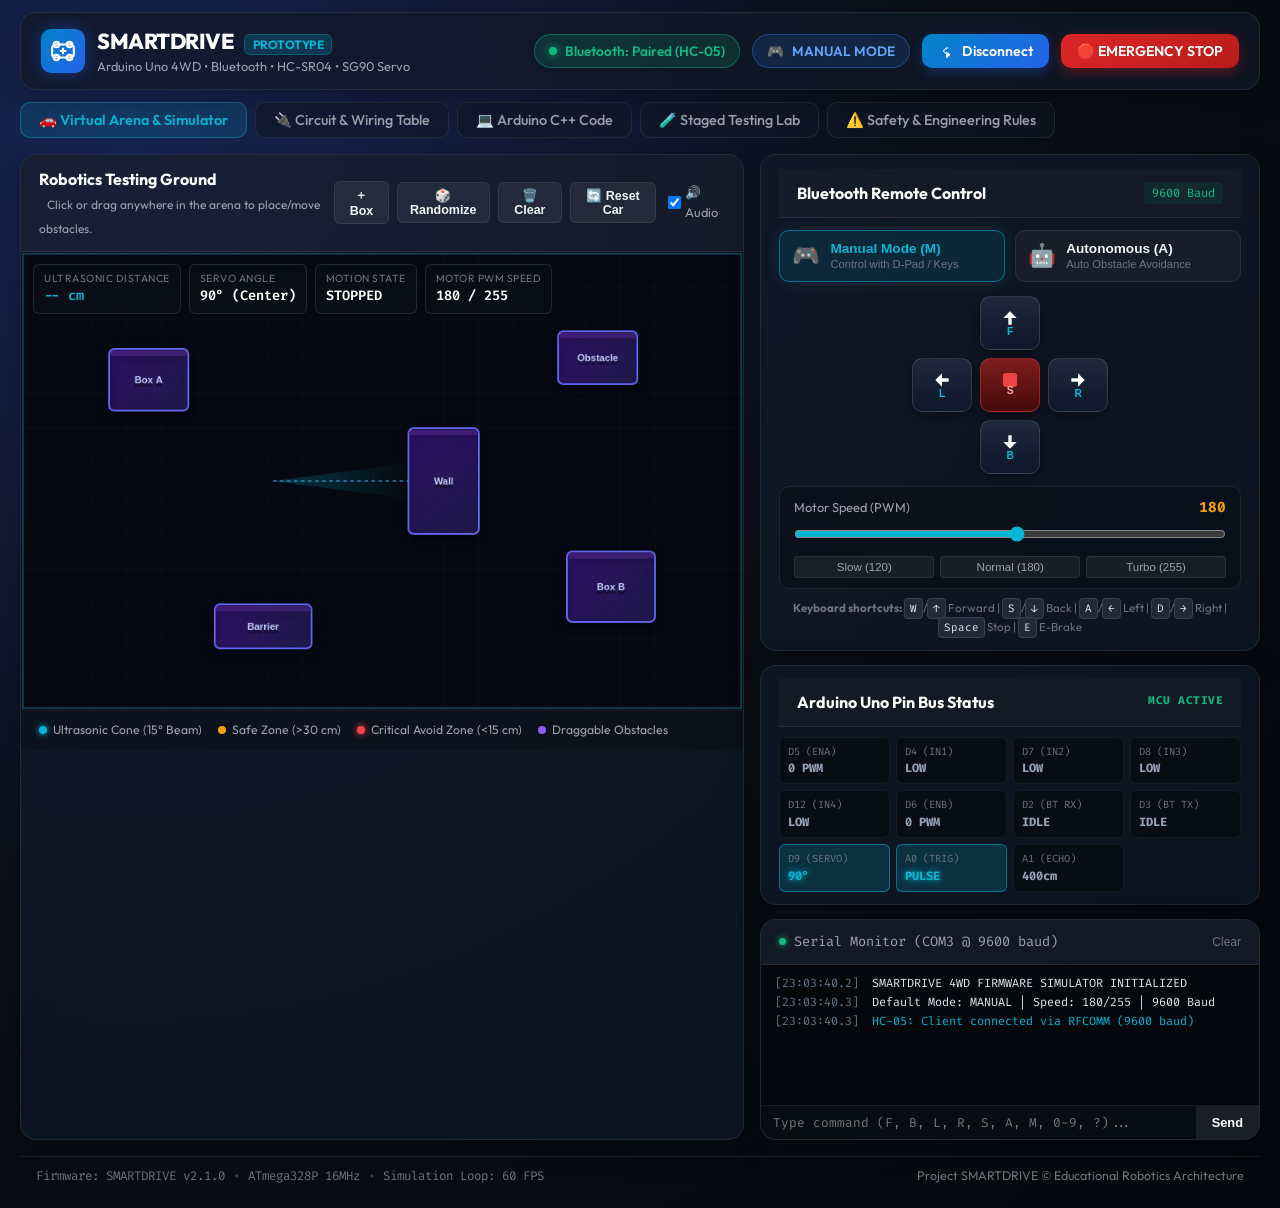
==== smartdrive_portable.html @ 2db755f7 "SMARTDRIVE 4WD Robot Interactive Prototype & Arduino Firmware" ====
<!DOCTYPE html>
<html lang="en">
<head>
  <meta charset="UTF-8">
  <meta name="viewport" content="width=device-width, initial-scale=1.0">
  <title>SMARTDRIVE - Interactive 4WD Robot Digital Twin & Simulator</title>
  <link rel="preconnect" href="https://fonts.googleapis.com">
  <link rel="preconnect" href="https://fonts.gstatic.com" crossorigin>
  <link href="https://fonts.googleapis.com/css2?family=Fira+Code:wght@400;500;600&family=Outfit:wght@300;400;500;600;700;800&display=swap" rel="stylesheet">
  <style>
/* ==============================================================================
   SMARTDRIVE ROBOTICS SIMULATOR - DESIGN SYSTEM & STYLES
   Theme: High-Tech Cybernetics / Dark Glassmorphism / Clean Engineering
   ============================================================================== */

:root {
  --bg-primary: #0b0f19;
  --bg-secondary: #111827;
  --bg-panel: rgba(17, 24, 39, 0.75);
  --bg-panel-hover: rgba(30, 41, 59, 0.85);
  --border-subtle: rgba(255, 255, 255, 0.08);
  --border-highlight: rgba(56, 189, 248, 0.3);
  
  --text-main: #f3f4f6;
  --text-muted: #9ca3af;
  --text-dim: #6b7280;

  --accent-cyan: #06b6d4;
  --accent-blue: #3b82f6;
  --accent-sky: #38bdf8;
  --accent-green: #10b981;
  --accent-yellow: #f59e0b;
  --accent-red: #ef4444;
  --accent-purple: #8b5cf6;

  --font-sans: 'Outfit', -apple-system, BlinkMacSystemFont, 'Segoe UI', Roboto, sans-serif;
  --font-mono: 'Fira Code', monospace;
  --radius-lg: 16px;
  --radius-md: 10px;
  --radius-sm: 6px;
  --shadow-glow: 0 0 25px rgba(6, 182, 212, 0.15);
}

* {
  box-sizing: border-box;
  margin: 0;
  padding: 0;
}

body {
  font-family: var(--font-sans);
  background: radial-gradient(circle at 10% 10%, #172554 0%, #0b0f19 50%, #05070d 100%);
  color: var(--text-main);
  min-height: 100vh;
  line-height: 1.5;
  overflow-x: hidden;
}

/* Scrollbars */
::-webkit-scrollbar {
  width: 8px;
  height: 8px;
}
::-webkit-scrollbar-track {
  background: var(--bg-primary);
}
::-webkit-scrollbar-thumb {
  background: #374151;
  border-radius: 4px;
}
::-webkit-scrollbar-thumb:hover {
  background: #4b5563;
}

/* App Container */
.app-container {
  display: flex;
  flex-direction: column;
  min-height: 100vh;
  max-width: 1560px;
  margin: 0 auto;
  padding: 12px 20px;
}

/* Top Navigation Bar */
.top-nav {
  display: flex;
  justify-content: space-between;
  align-items: center;
  padding: 12px 20px;
  background: var(--bg-panel);
  backdrop-filter: blur(12px);
  border: 1px solid var(--border-subtle);
  border-radius: var(--radius-lg);
  box-shadow: 0 8px 32px rgba(0, 0, 0, 0.3);
  margin-bottom: 12px;
}

.brand {
  display: flex;
  align-items: center;
  gap: 12px;
}

.brand-icon {
  width: 44px;
  height: 44px;
  border-radius: 10px;
  background: linear-gradient(135deg, #0284c7, #2563eb);
  display: flex;
  align-items: center;
  justify-content: center;
  box-shadow: 0 0 15px rgba(37, 99, 235, 0.4);
}
.brand-icon svg {
  width: 26px;
  height: 26px;
  color: #fff;
}

.brand-title {
  font-size: 1.35rem;
  font-weight: 800;
  letter-spacing: -0.5px;
  color: #ffffff;
}
.brand-title span {
  font-size: 0.75rem;
  background: rgba(6, 182, 212, 0.2);
  color: var(--accent-cyan);
  padding: 2px 8px;
  border-radius: 6px;
  margin-left: 6px;
  font-weight: 700;
  border: 1px solid rgba(6, 182, 212, 0.3);
}

.brand-subtitle {
  font-size: 0.8rem;
  color: var(--text-muted);
}

.top-badges {
  display: flex;
  align-items: center;
  gap: 12px;
}

.badge {
  display: inline-flex;
  align-items: center;
  gap: 8px;
  padding: 6px 14px;
  border-radius: 30px;
  font-size: 0.85rem;
  font-weight: 600;
  border: 1px solid transparent;
  transition: all 0.25s ease;
}

.connection-badge.connected {
  background: rgba(16, 185, 129, 0.15);
  color: var(--accent-green);
  border-color: rgba(16, 185, 129, 0.4);
}
.connection-badge.connected .dot {
  width: 8px;
  height: 8px;
  background: var(--accent-green);
  border-radius: 50%;
  box-shadow: 0 0 8px var(--accent-green);
  animation: pulse 1.5s infinite;
}

.connection-badge.disconnected {
  background: rgba(239, 68, 68, 0.12);
  color: var(--accent-red);
  border-color: rgba(239, 68, 68, 0.3);
}
.connection-badge.disconnected .dot {
  width: 8px;
  height: 8px;
  background: var(--accent-red);
  border-radius: 50%;
}

.mode-badge.manual {
  background: rgba(59, 130, 246, 0.15);
  color: #60a5fa;
  border-color: rgba(59, 130, 246, 0.35);
}
.mode-badge.auto {
  background: rgba(139, 92, 246, 0.18);
  color: #c084fc;
  border-color: rgba(139, 92, 246, 0.4);
}

.nav-btn {
  display: inline-flex;
  align-items: center;
  gap: 8px;
  padding: 8px 16px;
  border-radius: var(--radius-md);
  font-family: var(--font-sans);
  font-size: 0.88rem;
  font-weight: 600;
  cursor: pointer;
  border: none;
  transition: all 0.2s cubic-bezier(0.4, 0, 0.2, 1);
}

.nav-btn.primary {
  background: linear-gradient(135deg, #0284c7, #2563eb);
  color: #fff;
  box-shadow: 0 4px 12px rgba(37, 99, 235, 0.3);
}
.nav-btn.primary:hover {
  transform: translateY(-1px);
  box-shadow: 0 6px 18px rgba(37, 99, 235, 0.5);
}

.nav-btn.emergency {
  background: linear-gradient(135deg, #dc2626, #b91c1c);
  color: #fff;
  box-shadow: 0 4px 12px rgba(220, 38, 38, 0.35);
}
.nav-btn.emergency:hover {
  background: linear-gradient(135deg, #ef4444, #dc2626);
  transform: scale(1.02);
  box-shadow: 0 0 20px rgba(239, 68, 68, 0.6);
}

/* Sub Navigation Tabs */
.sub-nav {
  display: flex;
  gap: 8px;
  margin-bottom: 14px;
  overflow-x: auto;
  padding-bottom: 2px;
}

.tab-btn {
  background: rgba(17, 24, 39, 0.6);
  border: 1px solid var(--border-subtle);
  color: var(--text-muted);
  padding: 8px 18px;
  border-radius: var(--radius-md);
  font-family: var(--font-sans);
  font-size: 0.9rem;
  font-weight: 500;
  cursor: pointer;
  white-space: nowrap;
  transition: all 0.2s ease;
}
.tab-btn:hover {
  background: rgba(30, 41, 59, 0.7);
  color: var(--text-main);
  border-color: rgba(255, 255, 255, 0.15);
}
.tab-btn.active {
  background: rgba(6, 182, 212, 0.15);
  color: var(--accent-cyan);
  border-color: rgba(6, 182, 212, 0.4);
  font-weight: 600;
}

/* Glass Panels */
.glass-panel {
  background: var(--bg-panel);
  backdrop-filter: blur(12px);
  border: 1px solid var(--border-subtle);
  border-radius: var(--radius-lg);
  box-shadow: 0 8px 30px rgba(0, 0, 0, 0.25);
  overflow: hidden;
}

.card-header {
  display: flex;
  justify-content: space-between;
  align-items: center;
  padding: 12px 18px;
  border-bottom: 1px solid var(--border-subtle);
  background: rgba(255, 255, 255, 0.02);
}
.card-header h3 {
  font-size: 1rem;
  font-weight: 700;
  color: #fff;
}
.card-header .hint {
  font-size: 0.75rem;
  color: var(--text-muted);
  margin-left: 8px;
}

/* TAB 1: SIMULATOR LAYOUT */
.tab-pane {
  display: none;
}
.tab-pane.active {
  display: block;
}

.simulator-layout {
  display: grid;
  grid-template-columns: 1.45fr 1fr;
  gap: 16px;
}

/* Arena Card */
.arena-card {
  display: flex;
  flex-direction: column;
}

.arena-controls {
  display: flex;
  align-items: center;
  gap: 8px;
}

.tool-btn {
  background: rgba(255, 255, 255, 0.06);
  border: 1px solid var(--border-subtle);
  color: var(--text-main);
  padding: 5px 10px;
  font-size: 0.78rem;
  font-weight: 600;
  border-radius: var(--radius-sm);
  cursor: pointer;
  transition: all 0.15s ease;
}
.tool-btn:hover {
  background: rgba(255, 255, 255, 0.14);
  border-color: rgba(255, 255, 255, 0.25);
}

.toggle-label {
  font-size: 0.8rem;
  color: var(--text-muted);
  display: flex;
  align-items: center;
  gap: 4px;
  cursor: pointer;
  margin-left: 4px;
}

.canvas-wrapper {
  position: relative;
  background: #060911;
  width: 100%;
  display: flex;
  justify-content: center;
  align-items: center;
  border-bottom: 1px solid var(--border-subtle);
}

#arenaCanvas {
  display: block;
  max-width: 100%;
  height: auto;
  cursor: crosshair;
}

/* Canvas HUD */
.canvas-hud {
  position: absolute;
  top: 12px;
  left: 12px;
  display: flex;
  gap: 8px;
  pointer-events: none;
}
.hud-item {
  background: rgba(11, 15, 25, 0.85);
  backdrop-filter: blur(8px);
  border: 1px solid rgba(255, 255, 255, 0.1);
  padding: 6px 10px;
  border-radius: var(--radius-sm);
  display: flex;
  flex-direction: column;
}
.hud-item .label {
  font-size: 0.65rem;
  color: var(--text-dim);
  text-transform: uppercase;
  letter-spacing: 0.5px;
}
.hud-item .val {
  font-family: var(--font-mono);
  font-size: 0.85rem;
  font-weight: 600;
  color: #fff;
}
.hud-item .val.highlight {
  color: var(--accent-cyan);
}

.arena-legend {
  display: flex;
  gap: 16px;
  padding: 10px 18px;
  font-size: 0.76rem;
  color: var(--text-muted);
  background: rgba(0, 0, 0, 0.2);
  flex-wrap: wrap;
}
.legend-item {
  display: flex;
  align-items: center;
  gap: 6px;
}
.legend-dot {
  width: 8px;
  height: 8px;
  border-radius: 50%;
}
.legend-dot.cyan { background: var(--accent-cyan); box-shadow: 0 0 6px var(--accent-cyan); }
.legend-dot.yellow { background: var(--accent-yellow); }
.legend-dot.red { background: var(--accent-red); box-shadow: 0 0 6px var(--accent-red); }
.legend-dot.purple { background: var(--accent-purple); }

/* Control Column */
.control-column {
  display: flex;
  flex-direction: column;
  gap: 14px;
}

/* Remote Control Card */
.remote-card {
  padding: 14px 18px;
}
.bt-rate {
  font-family: var(--font-mono);
  font-size: 0.75rem;
  color: var(--accent-green);
  background: rgba(16, 185, 129, 0.1);
  padding: 2px 8px;
  border-radius: 4px;
}

.mode-selector {
  display: grid;
  grid-template-columns: 1fr 1fr;
  gap: 10px;
  margin-top: 12px;
  margin-bottom: 14px;
}

.mode-toggle-btn {
  display: flex;
  align-items: center;
  gap: 10px;
  padding: 10px 12px;
  background: rgba(255, 255, 255, 0.04);
  border: 1px solid var(--border-subtle);
  border-radius: var(--radius-md);
  color: var(--text-muted);
  cursor: pointer;
  text-align: left;
  transition: all 0.2s ease;
}
.mode-toggle-btn .icon {
  font-size: 1.4rem;
}
.mode-toggle-btn strong {
  display: block;
  font-size: 0.85rem;
  color: var(--text-main);
}
.mode-toggle-btn small {
  font-size: 0.7rem;
  color: var(--text-dim);
}
.mode-toggle-btn.active {
  background: rgba(6, 182, 212, 0.12);
  border-color: rgba(6, 182, 212, 0.5);
  box-shadow: 0 0 16px rgba(6, 182, 212, 0.15);
}
.mode-toggle-btn.active strong {
  color: var(--accent-cyan);
}

/* DPAD Container */
.dpad-container {
  display: flex;
  flex-direction: column;
  align-items: center;
  gap: 8px;
  margin: 10px 0;
}
.dpad-middle {
  display: flex;
  align-items: center;
  gap: 8px;
}

.dpad-btn {
  width: 60px;
  height: 54px;
  background: linear-gradient(180deg, #1e293b, #0f172a);
  border: 1px solid rgba(255, 255, 255, 0.12);
  border-radius: 10px;
  display: flex;
  flex-direction: column;
  align-items: center;
  justify-content: center;
  color: #fff;
  cursor: pointer;
  transition: all 0.12s ease;
  box-shadow: 0 4px 10px rgba(0, 0, 0, 0.4);
}
.dpad-btn svg {
  width: 20px;
  height: 20px;
  fill: currentColor;
}
.dpad-btn span {
  font-size: 0.65rem;
  font-weight: 700;
  color: var(--accent-cyan);
  margin-top: -2px;
}
.dpad-btn:hover {
  background: linear-gradient(180deg, #334155, #1e293b);
  border-color: var(--accent-cyan);
  transform: translateY(-2px);
  box-shadow: 0 0 12px rgba(6, 182, 212, 0.3);
}
.dpad-btn:active, .dpad-btn.pressed {
  transform: translateY(1px);
  background: #0284c7;
  border-color: #38bdf8;
  box-shadow: 0 0 18px rgba(56, 189, 248, 0.6);
}

.dpad-btn.stop {
  background: linear-gradient(180deg, #7f1d1d, #450a0a);
  border-color: rgba(239, 68, 68, 0.4);
}
.dpad-btn.stop .stop-box {
  width: 14px;
  height: 14px;
  background: var(--accent-red);
  border-radius: 3px;
}
.dpad-btn.stop span {
  color: #fca5a5;
}
.dpad-btn.stop:hover {
  background: linear-gradient(180deg, #991b1b, #7f1d1d);
  border-color: var(--accent-red);
  box-shadow: 0 0 15px rgba(239, 68, 68, 0.5);
}

/* Speed Slider */
.speed-slider-section {
  margin-top: 12px;
  background: rgba(0, 0, 0, 0.2);
  padding: 10px 14px;
  border-radius: var(--radius-md);
  border: 1px solid var(--border-subtle);
}
.speed-label-row {
  display: flex;
  justify-content: space-between;
  align-items: center;
  font-size: 0.8rem;
  color: var(--text-muted);
  margin-bottom: 6px;
}
.speed-val {
  font-family: var(--font-mono);
  font-size: 0.9rem;
  font-weight: 700;
  color: var(--accent-yellow);
}

.custom-slider {
  width: 100%;
  accent-color: var(--accent-cyan);
  cursor: pointer;
}

.speed-presets {
  display: flex;
  gap: 6px;
  margin-top: 8px;
}
.preset-btn {
  flex: 1;
  background: rgba(255, 255, 255, 0.06);
  border: 1px solid var(--border-subtle);
  color: var(--text-muted);
  padding: 4px;
  border-radius: 4px;
  font-size: 0.72rem;
  cursor: pointer;
  transition: all 0.15s ease;
}
.preset-btn:hover {
  background: rgba(255, 255, 255, 0.12);
  color: #fff;
}

.keyboard-guide {
  margin-top: 10px;
  font-size: 0.72rem;
  color: var(--text-dim);
  text-align: center;
}
kbd {
  background: #1f2937;
  color: #e5e7eb;
  padding: 2px 5px;
  border-radius: 4px;
  font-size: 0.68rem;
  font-family: var(--font-mono);
  border: 1px solid #374151;
}

/* Arduino Pin Status Grid */
.pins-card {
  padding: 12px 18px;
}
.active-pulse {
  font-size: 0.7rem;
  color: var(--accent-green);
  font-family: var(--font-mono);
  font-weight: 700;
  letter-spacing: 0.5px;
}

.pins-grid {
  display: grid;
  grid-template-columns: repeat(4, 1fr);
  gap: 6px;
  margin-top: 10px;
}
.pin-indicator {
  background: rgba(0, 0, 0, 0.35);
  border: 1px solid rgba(255, 255, 255, 0.05);
  border-radius: 6px;
  padding: 6px 8px;
  display: flex;
  flex-direction: column;
  transition: all 0.2s ease;
}
.pin-id {
  font-size: 0.65rem;
  font-family: var(--font-mono);
  color: var(--text-dim);
}
.pin-val {
  font-size: 0.75rem;
  font-family: var(--font-mono);
  font-weight: 700;
  color: #94a3b8;
}
.pin-indicator.active {
  background: rgba(6, 182, 212, 0.18);
  border-color: rgba(6, 182, 212, 0.5);
}
.pin-indicator.active .pin-val {
  color: var(--accent-cyan);
  text-shadow: 0 0 6px var(--accent-cyan);
}
.pin-indicator.warning {
  background: rgba(245, 158, 11, 0.18);
  border-color: rgba(245, 158, 11, 0.5);
}
.pin-indicator.warning .pin-val {
  color: var(--accent-yellow);
}

/* Virtual Serial Monitor */
.terminal-card {
  display: flex;
  flex-direction: column;
}
.terminal-title {
  display: flex;
  align-items: center;
  gap: 8px;
  font-size: 0.85rem;
  font-family: var(--font-mono);
  color: var(--text-muted);
}
.terminal-dot {
  width: 7px;
  height: 7px;
  background: var(--accent-green);
  border-radius: 50%;
  box-shadow: 0 0 6px var(--accent-green);
}
.clear-log-btn {
  background: transparent;
  border: none;
  color: var(--text-dim);
  font-size: 0.75rem;
  cursor: pointer;
}
.clear-log-btn:hover { color: #fff; }

.serial-output {
  height: 140px;
  overflow-y: auto;
  background: #05070d;
  padding: 10px 14px;
  font-family: var(--font-mono);
  font-size: 0.74rem;
  line-height: 1.45;
  color: #e2e8f0;
}
.serial-line {
  margin-bottom: 2px;
  word-break: break-all;
}
.serial-line .time {
  color: #64748b;
  margin-right: 6px;
}
.serial-line.cmd { color: var(--accent-cyan); }
.serial-line.alert { color: var(--accent-red); font-weight: 600; }
.serial-line.auto { color: #c084fc; }

.serial-input-row {
  display: flex;
  border-top: 1px solid var(--border-subtle);
  background: rgba(0, 0, 0, 0.4);
}
.serial-input-row input {
  flex: 1;
  background: transparent;
  border: none;
  padding: 8px 12px;
  font-family: var(--font-mono);
  font-size: 0.8rem;
  color: #fff;
  outline: none;
}
.serial-input-row button {
  background: rgba(255, 255, 255, 0.08);
  border: none;
  color: #fff;
  padding: 0 16px;
  font-size: 0.8rem;
  font-weight: 600;
  cursor: pointer;
}
.serial-input-row button:hover {
  background: var(--accent-cyan);
  color: #000;
}

/* TAB 2 & 4 & 5 DOCUMENTATION STYLES */
.doc-container {
  padding: 24px 30px;
}
.doc-container h2 {
  font-size: 1.5rem;
  font-weight: 800;
  margin-bottom: 6px;
  color: #fff;
}
.section-desc {
  color: var(--text-muted);
  font-size: 0.92rem;
  margin-bottom: 20px;
}

.table-responsive {
  overflow-x: auto;
  margin-bottom: 24px;
}
.spec-table {
  width: 100%;
  border-collapse: collapse;
  text-align: left;
  font-size: 0.86rem;
}
.spec-table th {
  background: rgba(255, 255, 255, 0.04);
  padding: 12px 14px;
  font-weight: 700;
  color: var(--accent-sky);
  border-bottom: 2px solid rgba(255, 255, 255, 0.1);
}
.spec-table td {
  padding: 10px 14px;
  border-bottom: 1px solid var(--border-subtle);
  color: #e5e7eb;
}
.spec-table tr.group-row td {
  background: rgba(6, 182, 212, 0.08);
  font-weight: 700;
  color: var(--accent-cyan);
  letter-spacing: 0.5px;
}
.spec-table tr:hover:not(.group-row) {
  background: rgba(255, 255, 255, 0.02);
}

.color-badge {
  display: inline-block;
  padding: 2px 8px;
  border-radius: 4px;
  font-size: 0.72rem;
  font-weight: 600;
}
.color-badge.blue { background: #1d4ed8; color: #fff; }
.color-badge.yellow { background: #b45309; color: #fff; }
.color-badge.orange { background: #c2410c; color: #fff; }
.color-badge.green { background: #15803d; color: #fff; }
.color-badge.purple { background: #7e22ce; color: #fff; }
.color-badge.red { background: #b91c1c; color: #fff; }
.color-badge.black { background: #1f2937; color: #9ca3af; border: 1px solid #4b5563; }
.color-badge.cyan { background: #0e7490; color: #fff; }
.color-badge.white { background: #e2e8f0; color: #0f172a; }

.callout {
  display: flex;
  gap: 14px;
  padding: 16px 20px;
  border-radius: var(--radius-md);
  margin-top: 18px;
}
.callout.info-callout {
  background: rgba(6, 182, 212, 0.08);
  border: 1px solid rgba(6, 182, 212, 0.25);
}
.callout-icon { font-size: 1.5rem; }
.callout h4 {
  font-size: 1rem;
  font-weight: 700;
  color: var(--accent-cyan);
  margin-bottom: 6px;
}
.schematic-ascii {
  background: #05070d;
  padding: 12px 16px;
  border-radius: 8px;
  margin-top: 10px;
  font-family: var(--font-mono);
  font-size: 0.8rem;
  color: var(--accent-sky);
  overflow-x: auto;
}

/* TAB 3 CODE CONTAINER */
.code-container {
  padding: 20px 24px;
}
.code-header {
  display: flex;
  justify-content: space-between;
  align-items: center;
  margin-bottom: 14px;
}
.code-header h3 {
  font-size: 1.2rem;
  color: #fff;
}
.file-path {
  font-family: var(--font-mono);
  font-size: 0.75rem;
  color: var(--text-dim);
}
.copy-btn {
  background: linear-gradient(135deg, #0284c7, #2563eb);
  color: #fff;
  border: none;
  padding: 8px 16px;
  border-radius: var(--radius-md);
  font-weight: 600;
  cursor: pointer;
  transition: all 0.2s ease;
}
.copy-btn:hover {
  transform: translateY(-1px);
  box-shadow: 0 4px 14px rgba(37, 99, 235, 0.4);
}

.code-scroller {
  max-height: 480px;
  overflow-y: auto;
  background: #05070d;
  border-radius: var(--radius-md);
  border: 1px solid var(--border-subtle);
  padding: 16px 20px;
  margin-bottom: 24px;
}
.code-scroller pre code {
  font-family: var(--font-mono);
  font-size: 0.82rem;
  color: #cbd5e1;
  line-height: 1.6;
}

.explanation-grid {
  display: grid;
  grid-template-columns: 1fr 1fr;
  gap: 16px;
}
.explanation-card {
  background: rgba(255, 255, 255, 0.02);
  border: 1px solid var(--border-subtle);
  border-radius: var(--radius-md);
  padding: 14px 18px;
}
.explanation-card h4 {
  font-size: 0.95rem;
  color: var(--accent-cyan);
  margin-bottom: 6px;
}
.explanation-card p {
  font-size: 0.84rem;
  color: var(--text-muted);
}

/* STAGES TIMELINE */
.stages-timeline {
  display: flex;
  flex-direction: column;
  gap: 16px;
}
.stage-card {
  display: flex;
  gap: 20px;
  background: rgba(255, 255, 255, 0.02);
  border: 1px solid var(--border-subtle);
  border-radius: var(--radius-md);
  padding: 18px 24px;
  transition: all 0.2s ease;
}
.stage-card:hover {
  border-color: rgba(6, 182, 212, 0.3);
  background: rgba(255, 255, 255, 0.04);
}
.stage-number {
  font-family: var(--font-mono);
  font-size: 2rem;
  font-weight: 800;
  color: var(--accent-cyan);
  opacity: 0.8;
}
.stage-body h3 {
  font-size: 1.05rem;
  color: #fff;
  margin-bottom: 6px;
}
.stage-body p {
  font-size: 0.86rem;
  color: var(--text-muted);
  margin-bottom: 8px;
}
.stage-body ul {
  padding-left: 20px;
  font-size: 0.84rem;
  color: #d1d5db;
}
.stage-body li {
  margin-bottom: 4px;
}

/* SAFETY RULES GRID */
.rules-grid {
  display: grid;
  grid-template-columns: 1fr 1fr;
  gap: 16px;
}
.rule-box {
  padding: 18px 20px;
  border-radius: var(--radius-md);
  border: 1px solid;
}
.rule-box.critical {
  background: rgba(239, 68, 68, 0.08);
  border-color: rgba(239, 68, 68, 0.35);
}
.rule-box.critical h4 { color: #f87171; }
.rule-box.warning {
  background: rgba(245, 158, 11, 0.08);
  border-color: rgba(245, 158, 11, 0.35);
}
.rule-box.warning h4 { color: #fbbf24; }
.rule-box.info {
  background: rgba(59, 130, 246, 0.08);
  border-color: rgba(59, 130, 246, 0.35);
}
.rule-box.info h4 { color: #60a5fa; }
.rule-box.alert {
  background: rgba(168, 85, 247, 0.08);
  border-color: rgba(168, 85, 247, 0.35);
}
.rule-box.alert h4 { color: #c084fc; }

.rule-box h4 {
  font-size: 1rem;
  font-weight: 700;
  margin-bottom: 8px;
}
.rule-box p {
  font-size: 0.85rem;
  color: #e5e7eb;
}

/* App Footer */
.app-footer {
  display: flex;
  justify-content: space-between;
  align-items: center;
  margin-top: 16px;
  padding: 10px 16px;
  font-size: 0.78rem;
  color: var(--text-dim);
  border-top: 1px solid var(--border-subtle);
}
.footer-status {
  display: flex;
  align-items: center;
  gap: 8px;
  font-family: var(--font-mono);
}
.sep { color: #374151; }

/* Animations */
@keyframes pulse {
  0% { transform: scale(0.95); opacity: 0.7; }
  50% { transform: scale(1.15); opacity: 1; }
  100% { transform: scale(0.95); opacity: 0.7; }
}

/* Responsive adjustments */
@media (max-width: 1200px) {
  .simulator-layout {
    grid-template-columns: 1fr;
  }
  .explanation-grid, .rules-grid {
    grid-template-columns: 1fr;
  }
}

</style>
</head>
<body>
  <div class="app-container">
    <!-- Top Navigation Bar -->
    <header class="top-nav">
      <div class="brand">
        <div class="brand-icon">
          <svg viewBox="0 0 24 24" fill="none" stroke="currentColor" stroke-width="2">
            <rect x="2" y="6" width="20" height="12" rx="3"></rect>
            <circle cx="6" cy="18" r="2.5"></circle>
            <circle cx="18" cy="18" r="2.5"></circle>
            <circle cx="6" cy="6" r="2.5"></circle>
            <circle cx="18" cy="6" r="2.5"></circle>
            <path d="M12 9v6m-3-3h6"></path>
          </svg>
        </div>
        <div>
          <div class="brand-title">SMARTDRIVE <span>PROTOTYPE</span></div>
          <div class="brand-subtitle">Arduino Uno 4WD • Bluetooth • HC-SR04 • SG90 Servo</div>
        </div>
      </div>

      <div class="top-badges">
        <div class="badge connection-badge disconnected" id="btStatusBadge">
          <span class="dot"></span>
          <span id="btStatusText">Bluetooth: Disconnected</span>
        </div>
        <div class="badge mode-badge manual" id="modeBadge">
          <span class="icon">🎮</span>
          <span id="modeText">MANUAL MODE</span>
        </div>
        <button class="nav-btn primary" id="btnConnectBT">
          <svg viewBox="0 0 24 24" width="16" height="16" fill="currentColor">
            <path d="M7 12l5-5 1 1-4 4 4 4-1 1-5-5zm5-10v8.6l3.3-3.3-1.4-1.4L12 7.8V2zm0 13.4l1.9 1.9 1.4-1.4L12 12.6V22h2l4.6-4.6-3.3-3.3L12 15.4z"/>
          </svg>
          <span id="btConnectBtnText">Simulate Connect</span>
        </button>
        <button class="nav-btn emergency" id="btnEmergencyStop">
          🛑 EMERGENCY STOP
        </button>
      </div>
    </header>

    <!-- Navigation Tabs -->
    <nav class="sub-nav">
      <button class="tab-btn active" data-tab="arena-tab">🚗 Virtual Arena & Simulator</button>
      <button class="tab-btn" data-tab="schematic-tab">🔌 Circuit & Wiring Table</button>
      <button class="tab-btn" data-tab="code-tab">💻 Arduino C++ Code</button>
      <button class="tab-btn" data-tab="testing-tab">🧪 Staged Testing Lab</button>
      <button class="tab-btn" data-tab="safety-tab">⚠️ Safety & Engineering Rules</button>
    </nav>

    <!-- Main Workspace Content -->
    <main class="main-content">
      
      <!-- TAB 1: ARENA & INTERACTIVE SIMULATOR -->
      <section class="tab-pane active" id="arena-tab">
        <div class="simulator-layout">
          
          <!-- Left: 2D Physics Arena Canvas -->
          <div class="arena-card glass-panel">
            <div class="card-header">
              <div class="header-left">
                <h3>Robotics Testing Ground</h3>
                <span class="hint">Click or drag anywhere in the arena to place/move obstacles.</span>
              </div>
              <div class="arena-controls">
                <button class="tool-btn" id="btnSpawnObstacle" title="Add Obstacle Box">＋ Box</button>
                <button class="tool-btn" id="btnRandomizeMaze" title="Generate Random Maze">🎲 Randomize</button>
                <button class="tool-btn" id="btnClearObstacles" title="Clear All Obstacles">🗑️ Clear</button>
                <button class="tool-btn" id="btnResetRobot" title="Reset Robot Position">🔄 Reset Car</button>
                <label class="toggle-label" title="Enable Sound Effects">
                  <input type="checkbox" id="chkSound" checked> 🔊 Audio
                </label>
              </div>
            </div>

            <div class="canvas-wrapper">
              <canvas id="arenaCanvas" width="820" height="520"></canvas>
              
              <!-- Floating HUD overlay inside canvas -->
              <div class="canvas-hud">
                <div class="hud-item">
                  <span class="label">Ultrasonic Distance</span>
                  <span class="val highlight" id="hudDistance">-- cm</span>
                </div>
                <div class="hud-item">
                  <span class="label">Servo Angle</span>
                  <span class="val" id="hudServoAngle">90° (Center)</span>
                </div>
                <div class="hud-item">
                  <span class="label">Motion State</span>
                  <span class="val" id="hudMotionState">STOPPED</span>
                </div>
                <div class="hud-item">
                  <span class="label">Motor PWM Speed</span>
                  <span class="val" id="hudSpeed">180 / 255</span>
                </div>
              </div>
            </div>

            <!-- Arena Footer Legend -->
            <div class="arena-legend">
              <div class="legend-item"><span class="legend-dot cyan"></span> Ultrasonic Cone (15° Beam)</div>
              <div class="legend-item"><span class="legend-dot yellow"></span> Safe Zone (&gt;30 cm)</div>
              <div class="legend-item"><span class="legend-dot red"></span> Critical Avoid Zone (&lt;15 cm)</div>
              <div class="legend-item"><span class="legend-dot purple"></span> Draggable Obstacles</div>
            </div>
          </div>

          <!-- Right: Control Deck & Telemetry -->
          <div class="control-column">
            
            <!-- Virtual Bluetooth Remote Controller -->
            <div class="remote-card glass-panel">
              <div class="card-header">
                <h3>Bluetooth Remote Control</h3>
                <span class="bt-rate">9600 Baud</span>
              </div>

              <!-- Mode Toggle Buttons -->
              <div class="mode-selector">
                <button class="mode-toggle-btn active" id="btnModeManual" data-cmd="M">
                  <span class="icon">🎮</span>
                  <div>
                    <strong>Manual Mode (M)</strong>
                    <small>Control with D-Pad / Keys</small>
                  </div>
                </button>
                <button class="mode-toggle-btn" id="btnModeAuto" data-cmd="A">
                  <span class="icon">🤖</span>
                  <div>
                    <strong>Autonomous (A)</strong>
                    <small>Auto Obstacle Avoidance</small>
                  </div>
                </button>
              </div>

              <!-- D-PAD Gamepad -->
              <div class="dpad-container">
                <button class="dpad-btn up" id="btnCmdForward" data-cmd="F" title="Forward (Key: W or Up)">
                  <svg viewBox="0 0 24 24"><path d="M12 4l-8 8h6v8h4v-8h6z"/></svg>
                  <span>F</span>
                </button>
                <div class="dpad-middle">
                  <button class="dpad-btn left" id="btnCmdLeft" data-cmd="L" title="Turn Left (Key: A or Left)">
                    <svg viewBox="0 0 24 24"><path d="M4 12l8-8v6h8v4h-8v6z"/></svg>
                    <span>L</span>
                  </button>
                  <button class="dpad-btn stop" id="btnCmdStop" data-cmd="S" title="Stop Motors (Key: Space or S)">
                    <div class="stop-box"></div>
                    <span>S</span>
                  </button>
                  <button class="dpad-btn right" id="btnCmdRight" data-cmd="R" title="Turn Right (Key: D or Right)">
                    <svg viewBox="0 0 24 24"><path d="M20 12l-8-8v6H4v4h8v6z"/></svg>
                    <span>R</span>
                  </button>
                </div>
                <button class="dpad-btn down" id="btnCmdBackward" data-cmd="B" title="Backward (Key: S or Down)">
                  <svg viewBox="0 0 24 24"><path d="M12 20l8-8h-6V4h-4v8H4z"/></svg>
                  <span>B</span>
                </button>
              </div>

              <!-- Speed Slider -->
              <div class="speed-slider-section">
                <div class="speed-label-row">
                  <span>Motor Speed (PWM)</span>
                  <span class="speed-val" id="speedDisplayVal">180</span>
                </div>
                <input type="range" min="100" max="255" value="180" id="motorSpeedSlider" class="custom-slider">
                <div class="speed-presets">
                  <button class="preset-btn" data-speed="120">Slow (120)</button>
                  <button class="preset-btn" data-speed="180">Normal (180)</button>
                  <button class="preset-btn" data-speed="255">Turbo (255)</button>
                </div>
              </div>

              <!-- Keyboard Shortcuts hint -->
              <div class="keyboard-guide">
                <strong>Keyboard shortcuts:</strong>
                <kbd>W</kbd>/<kbd>↑</kbd> Forward | <kbd>S</kbd>/<kbd>↓</kbd> Back | <kbd>A</kbd>/<kbd>←</kbd> Left | <kbd>D</kbd>/<kbd>→</kbd> Right | <kbd>Space</kbd> Stop | <kbd>E</kbd> E-Brake
              </div>
            </div>

            <!-- Virtual Hardware Pin States & Telemetry -->
            <div class="pins-card glass-panel">
              <div class="card-header">
                <h3>Arduino Uno Pin Bus Status</h3>
                <span class="active-pulse" id="mcuPulse">MCU ACTIVE</span>
              </div>
              <div class="pins-grid">
                <div class="pin-indicator" id="pinD5"><span class="pin-id">D5 (ENA)</span><span class="pin-val">PWM</span></div>
                <div class="pin-indicator" id="pinD4"><span class="pin-id">D4 (IN1)</span><span class="pin-val">LOW</span></div>
                <div class="pin-indicator" id="pinD7"><span class="pin-id">D7 (IN2)</span><span class="pin-val">LOW</span></div>
                <div class="pin-indicator" id="pinD8"><span class="pin-id">D8 (IN3)</span><span class="pin-val">LOW</span></div>
                <div class="pin-indicator" id="pinD12"><span class="pin-id">D12 (IN4)</span><span class="pin-val">LOW</span></div>
                <div class="pin-indicator" id="pinD6"><span class="pin-id">D6 (ENB)</span><span class="pin-val">PWM</span></div>
                <div class="pin-indicator" id="pinD2"><span class="pin-id">D2 (BT RX)</span><span class="pin-val">IDLE</span></div>
                <div class="pin-indicator" id="pinD3"><span class="pin-id">D3 (BT TX)</span><span class="pin-val">IDLE</span></div>
                <div class="pin-indicator" id="pinD9"><span class="pin-id">D9 (SERVO)</span><span class="pin-val">90°</span></div>
                <div class="pin-indicator" id="pinA0"><span class="pin-id">A0 (TRIG)</span><span class="pin-val">PULSE</span></div>
                <div class="pin-indicator" id="pinA1"><span class="pin-id">A1 (ECHO)</span><span class="pin-val">OK</span></div>
              </div>
            </div>

            <!-- Virtual Serial Monitor -->
            <div class="terminal-card glass-panel">
              <div class="card-header">
                <div class="terminal-title">
                  <span class="terminal-dot"></span>
                  <span>Serial Monitor (COM3 @ 9600 baud)</span>
                </div>
                <button class="clear-log-btn" id="btnClearSerial">Clear</button>
              </div>
              <div class="serial-output" id="serialOutput">
                <!-- Log messages dynamically streamed here -->
              </div>
              <div class="serial-input-row">
                <input type="text" id="serialInputBox" placeholder="Type command (F, B, L, R, S, A, M, 0-9, ?)...">
                <button id="btnSendSerial">Send</button>
              </div>
            </div>

          </div>
        </div>
      </section>

      <!-- TAB 2: CIRCUIT DIAGRAM & WIRING TABLE -->
      <section class="tab-pane" id="schematic-tab">
        <div class="doc-container glass-panel">
          <h2>Complete Pin-by-Pin Wiring Table</h2>
          <p class="section-desc">Follow this exact schematic table. Pay special attention to the <strong>common ground (GND)</strong> and the <strong>voltage divider</strong> on HC-05 RXD.</p>

          <div class="table-responsive">
            <table class="spec-table">
              <thead>
                <tr>
                  <th>Subsystem / Module</th>
                  <th>Module Pin</th>
                  <th>Arduino Pin / Target</th>
                  <th>Wire Color (Recommended)</th>
                  <th>Function & Critical Engineering Notes</th>
                </tr>
              </thead>
              <tbody>
                <tr class="group-row"><td colspan="5">1. L298N Dual H-Bridge Motor Driver</td></tr>
                <tr>
                  <td>L298N Motor Driver</td>
                  <td><strong>ENA</strong> (Left Enable)</td>
                  <td><strong>D5</strong> (PWM)</td>
                  <td><span class="color-badge blue">Blue</span></td>
                  <td>Speed control for Left-side motors (Remove factory black jumper cap to use PWM).</td>
                </tr>
                <tr>
                  <td>L298N Motor Driver</td>
                  <td><strong>IN1</strong></td>
                  <td><strong>D4</strong> (Digital)</td>
                  <td><span class="color-badge yellow">Yellow</span></td>
                  <td>Left Motor Direction Phase A (HIGH + IN2 LOW = Forward).</td>
                </tr>
                <tr>
                  <td>L298N Motor Driver</td>
                  <td><strong>IN2</strong></td>
                  <td><strong>D7</strong> (Digital)</td>
                  <td><span class="color-badge orange">Orange</span></td>
                  <td>Left Motor Direction Phase B (LOW + IN1 HIGH = Forward).</td>
                </tr>
                <tr>
                  <td>L298N Motor Driver</td>
                  <td><strong>IN3</strong></td>
                  <td><strong>D8</strong> (Digital)</td>
                  <td><span class="color-badge green">Green</span></td>
                  <td>Right Motor Direction Phase A (HIGH + IN4 LOW = Forward).</td>
                </tr>
                <tr>
                  <td>L298N Motor Driver</td>
                  <td><strong>IN4</strong></td>
                  <td><strong>D12</strong> (Digital)</td>
                  <td><span class="color-badge purple">Purple</span></td>
                  <td>Right Motor Direction Phase B (LOW + IN3 HIGH = Forward).</td>
                </tr>
                <tr>
                  <td>L298N Motor Driver</td>
                  <td><strong>ENB</strong> (Right Enable)</td>
                  <td><strong>D6</strong> (PWM)</td>
                  <td><span class="color-badge white">White</span></td>
                  <td>Speed control for Right-side motors (Remove factory black jumper cap).</td>
                </tr>
                <tr>
                  <td>L298N Motor Driver</td>
                  <td><strong>+12V Screw Terminal</strong></td>
                  <td><strong>Battery Positive (+)</strong></td>
                  <td><span class="color-badge red">Red (Thick)</span></td>
                  <td>Connect to 7.4V (2x 18650) or 11.1V (3S LiPo) switch output.</td>
                </tr>
                <tr>
                  <td>L298N Motor Driver</td>
                  <td><strong>GND Screw Terminal</strong></td>
                  <td><strong>Battery (-) &amp; Arduino GND</strong></td>
                  <td><span class="color-badge black">Black (Thick)</span></td>
                  <td><strong>CRITICAL: Common Ground!</strong> Both battery (-) and Arduino GND must tie here.</td>
                </tr>
                <tr>
                  <td>L298N Motor Driver</td>
                  <td><strong>+5V Screw Terminal</strong></td>
                  <td><strong>Arduino VIN or 5V</strong> (See notes)</td>
                  <td><span class="color-badge red">Red</span></td>
                  <td>If 5V regulator jumper is fitted, this supplies regulated 5V. (Best practice: Power Arduino via VIN or USB while testing).</td>
                </tr>
                <tr>
                  <td>L298N Motor Driver</td>
                  <td><strong>OUT1 &amp; OUT2</strong></td>
                  <td><strong>Left 2 Motors</strong> (in parallel)</td>
                  <td>Pair Wires</td>
                  <td>Connect front-left &amp; rear-left motor leads in parallel. If backwards, swap terminals.</td>
                </tr>
                <tr>
                  <td>L298N Motor Driver</td>
                  <td><strong>OUT3 &amp; OUT4</strong></td>
                  <td><strong>Right 2 Motors</strong> (in parallel)</td>
                  <td>Pair Wires</td>
                  <td>Connect front-right &amp; rear-right motor leads in parallel.</td>
                </tr>

                <tr class="group-row"><td colspan="5">2. HC-05 Bluetooth Module</td></tr>
                <tr>
                  <td>HC-05 Bluetooth</td>
                  <td><strong>VCC</strong></td>
                  <td><strong>Arduino 5V</strong></td>
                  <td><span class="color-badge red">Red</span></td>
                  <td>Module on-board regulator steps down to 3.3V for Bluetooth chip power.</td>
                </tr>
                <tr>
                  <td>HC-05 Bluetooth</td>
                  <td><strong>GND</strong></td>
                  <td><strong>Arduino GND</strong></td>
                  <td><span class="color-badge black">Black</span></td>
                  <td>Common ground return path.</td>
                </tr>
                <tr>
                  <td>HC-05 Bluetooth</td>
                  <td><strong>TXD</strong></td>
                  <td><strong>Arduino D2</strong> (Software RX)</td>
                  <td><span class="color-badge green">Green</span></td>
                  <td>HC-05 transmits at 3.3V, which Arduino 5V logic safely accepts as HIGH (&gt;3.0V).</td>
                </tr>
                <tr>
                  <td>HC-05 Bluetooth</td>
                  <td><strong>RXD</strong></td>
                  <td><strong>Via Voltage Divider to D3</strong></td>
                  <td><span class="color-badge orange">Orange</span></td>
                  <td><strong>CRITICAL VOLTAGE DIVIDER:</strong> Connect D3 to 1kΩ resistor, other side to HC-05 RXD and a 2kΩ resistor to GND. Formula: <code>5V * 2k / (1k + 2k) = 3.33V</code>! Protects module from 5V overvoltage damage.</td>
                </tr>

                <tr class="group-row"><td colspan="5">3. HC-SR04 Ultrasonic Distance Sensor</td></tr>
                <tr>
                  <td>HC-SR04 Sensor</td>
                  <td><strong>VCC</strong></td>
                  <td><strong>Arduino 5V</strong></td>
                  <td><span class="color-badge red">Red</span></td>
                  <td>Ultrasonic transmitter transducers require stable 5V for accurate acoustic echo timing.</td>
                </tr>
                <tr>
                  <td>HC-SR04 Sensor</td>
                  <td><strong>GND</strong></td>
                  <td><strong>Arduino GND</strong></td>
                  <td><span class="color-badge black">Black</span></td>
                  <td>Common Ground.</td>
                </tr>
                <tr>
                  <td>HC-SR04 Sensor</td>
                  <td><strong>TRIG</strong></td>
                  <td><strong>Arduino A0</strong> (Digital Output)</td>
                  <td><span class="color-badge yellow">Yellow</span></td>
                  <td>Analog pin A0 configured as digital output. 10µs pulse triggers 8-cycle 40kHz ultrasound bursts.</td>
                </tr>
                <tr>
                  <td>HC-SR04 Sensor</td>
                  <td><strong>ECHO</strong></td>
                  <td><strong>Arduino A1</strong> (Digital Input)</td>
                  <td><span class="color-badge cyan">Cyan</span></td>
                  <td>Analog pin A1 configured as digital input. High pulse duration directly indicates echo travel time.</td>
                </tr>

                <tr class="group-row"><td colspan="5">4. SG90 Micro Servo Motor</td></tr>
                <tr>
                  <td>SG90 Servo</td>
                  <td><strong>Brown / Black</strong></td>
                  <td><strong>GND</strong></td>
                  <td><span class="color-badge black">Black</span></td>
                  <td>Servo ground.</td>
                </tr>
                <tr>
                  <td>SG90 Servo</td>
                  <td><strong>Red</strong></td>
                  <td><strong>5V Rail</strong></td>
                  <td><span class="color-badge red">Red</span></td>
                  <td>Servo positive power. Tip: Place a 100µF capacitor across +5V and GND near servo to smooth surge draw.</td>
                </tr>
                <tr>
                  <td>SG90 Servo</td>
                  <td><strong>Orange / Yellow</strong></td>
                  <td><strong>Arduino D9</strong> (PWM Signal)</td>
                  <td><span class="color-badge orange">Orange</span></td>
                  <td>50Hz PWM pulse signal controlled by Arduino <code>Servo.h</code> library.</td>
                </tr>
              </tbody>
            </table>
          </div>

          <!-- Voltage Divider Diagram Callout -->
          <div class="callout info-callout">
            <div class="callout-icon">💡</div>
            <div>
              <h4>HC-05 3.3V Logic Level Protection (Voltage Divider Detail)</h4>
              <p>The HC-05 Bluetooth module chip runs internally on 3.3V. While its VCC has a 5V-to-3.3V regulator, its <strong>RXD pin directly enters the 3.3V microcontroller</strong>. Directly connecting Arduino Uno's 5V pin D3 will gradually degrade or instantly burn out the HC-05 receiver.</p>
              <pre class="schematic-ascii">
   Arduino D3 (5V TX) ───[ 1 kΩ Resistor ]───┬───> HC-05 RXD Pin (Safe 3.3V)
                                             │
                                     [ 2 kΩ Resistor ]
                                             │
                                            GND
              </pre>
            </div>
          </div>
        </div>
      </section>

      <!-- TAB 3: ARDUINO C++ CODE & EXPLANATION -->
      <section class="tab-pane" id="code-tab">
        <div class="code-container glass-panel">
          <div class="code-header">
            <div>
              <h3>SMARTDRIVE.ino Production Firmware</h3>
              <span class="file-path">C:\Users\ASUS\.gemini\antigravity-ide\scratch\smartdrive-robot\SMARTDRIVE.ino</span>
            </div>
            <button class="copy-btn" id="btnCopyCode">📋 Copy Arduino Code</button>
          </div>
          <div class="code-scroller">
            <pre><code id="arduinoCodeDisplay" class="language-cpp">/*
  SMARTDRIVE - 4WD Arduino Uno Robot Car Firmware
  Pinout:
  - L298N ENA: D5, IN1: D4, IN2: D7, IN3: D8, IN4: D12, ENB: D6
  - HC-05: TX->D2, RX->D3 (via 1k/2k divider)
  - HC-SR04: TRIG->A0, ECHO->A1
  - SG90 Servo: D9
*/
#include &lt;SoftwareSerial.h&gt;
#include &lt;Servo.h&gt;

const uint8_t PIN_ENA = 5;  const uint8_t PIN_IN1 = 4;
const uint8_t PIN_IN2 = 7;  const uint8_t PIN_IN3 = 8;
const uint8_t PIN_IN4 = 12; const uint8_t PIN_ENB = 6;
const uint8_t PIN_BT_RX = 2; const uint8_t PIN_BT_TX = 3;
const uint8_t PIN_TRIG = A0; const uint8_t PIN_ECHO = A1;
const uint8_t PIN_SERVO = 9;

// (Full code is loaded in file SMARTDRIVE.ino and copied via button)</code></pre>
          </div>

          <div class="explanation-grid">
            <div class="explanation-card">
              <h4>1. <code>measureDistanceCm()</code> & Median Filter</h4>
              <p>Emits a 10-microsecond trigger pulse on pin A0. Reads echo return duration in microseconds with <code>pulseIn()</code>. Computes distance via formula <code>duration / 58.2</code>. Samples three consecutive pings and chooses the median to discard electrical noise spikes caused by motor brush interference.</p>
            </div>
            <div class="explanation-card">
              <h4>2. Failsafe Watchdog Timer</h4>
              <p>Tracks <code>lastCommandTime = millis()</code>. In manual Bluetooth mode, if the phone disconnects or goes out of range for more than 1.2 seconds without sending an update, the robot cuts motor power immediately to prevent runaway crashes.</p>
            </div>
            <div class="explanation-card">
              <h4>3. Autonomous Obstacle Avoidance Engine</h4>
              <p>Continuously inspects frontal distance. If under 30 cm: brakes, reverses 280ms, sweeps servo left (150°) and right (30°), compares clear paths, and steers into the wider opening. If both sides are blocked, performs a 180° spin-around.</p>
            </div>
            <div class="explanation-card">
              <h4>4. Dynamic Active Braking</h4>
              <p>Instead of just setting PWM to 0 (which allows the car to coast forward under momentum), <code>emergencyBrake()</code> pulls both H-bridge sides HIGH, shorting motor coils through back-EMF to bring all four wheels to an instant dead stop.</p>
            </div>
          </div>
        </div>
      </section>

      <!-- TAB 4: STAGED TESTING PLAN -->
      <section class="tab-pane" id="testing-tab">
        <div class="doc-container glass-panel">
          <h2>Staged Commissioning & Testing Plan</h2>
          <p class="section-desc">Never test all components simultaneously on the floor! Follow these 4 rigorous engineering stages on an elevated test bench (wheels off the ground):</p>

          <div class="stages-timeline">
            <!-- Stage 1 -->
            <div class="stage-card">
              <div class="stage-number">01</div>
              <div class="stage-body">
                <h3>Stage 1: Motor Direction & PWM Polarity Verification</h3>
                <p><strong>Goal:</strong> Ensure left and right wheels spin forward when commanded, and speed control works.</p>
                <ul>
                  <li>Prop the car up on a stand so all 4 wheels spin freely in the air.</li>
                  <li>Verify L298N ENA/ENB jumper caps are removed and connected to D5/D6.</li>
                  <li>Send command <code>F</code> via Serial Monitor. Check if both sides spin forward.</li>
                  <li><strong>If Left wheels spin backward:</strong> Swap IN1 and IN2 wires (or swap OUT1 and OUT2 motor wires).</li>
                  <li><strong>If Right wheels spin backward:</strong> Swap IN3 and IN4 wires (or swap OUT3 and OUT4 motor wires).</li>
                </ul>
              </div>
            </div>

            <!-- Stage 2 -->
            <div class="stage-card">
              <div class="stage-number">02</div>
              <div class="stage-body">
                <h3>Stage 2: HC-05 Bluetooth Pairing & Failsafe Watchdog</h3>
                <p><strong>Goal:</strong> Test wireless commands, smartphone pairing, and auto-stop on signal loss.</p>
                <ul>
                  <li>Power on car. Look at HC-05 LED: rapid flashing (2 Hz) means waiting for pairing.</li>
                  <li>Pair Android phone with "HC-05" (PIN <code>1234</code> or <code>0000</code>). LED changes to slow double-flash.</li>
                  <li>Open Serial Bluetooth Terminal app. Send <code>F</code>, <code>B</code>, <code>L</code>, <code>R</code>, <code>S</code>.</li>
                  <li><strong>Failsafe Test:</strong> Send <code>F</code>, then immediately turn off phone Bluetooth. Confirm the robot stops completely within 1.2 seconds!</li>
                </ul>
              </div>
            </div>

            <!-- Stage 3 -->
            <div class="stage-card">
              <div class="stage-number">03</div>
              <div class="stage-body">
                <h3>Stage 3: HC-SR04 Distance Calibration & SG90 Servo Sweep</h3>
                <p><strong>Goal:</strong> Verify accurate centimetre telemetry and smooth 30°-90°-150° panning.</p>
                <ul>
                  <li>Keep car stationary and open Serial Monitor at 9600 baud.</li>
                  <li>Place a flat cardboard box at 10 cm, 20 cm, and 30 cm. Verify telemetry reads ±1 cm accurate.</li>
                  <li>Check if the sensor reads zero or random 400cm spikes. If yes, check for loose echo/trig jumper wires.</li>
                  <li>Ensure the SG90 servo horn is aligned so 90° faces squarely forward.</li>
                </ul>
              </div>
            </div>

            <!-- Stage 4 -->
            <div class="stage-card">
              <div class="stage-number">04</div>
              <div class="stage-body">
                <h3>Stage 4: Autonomous Navigation & Ground Obstacle Avoidance</h3>
                <p><strong>Goal:</strong> Full floor run in closed obstacle arena.</p>
                <ul>
                  <li>Place robot on a smooth, non-reflective floor (avoid thick high-pile carpet).</li>
                  <li>Create a test arena using cardboard boxes.</li>
                  <li>Send command <code>A</code> via Bluetooth.</li>
                  <li>Observe cruise -> obstacle detection at 30cm -> stop -> slight backup -> left/right sweep -> steering decision!</li>
                </ul>
              </div>
            </div>
          </div>
        </div>
      </section>

      <!-- TAB 5: SAFETY & ENGINEERING RULES -->
      <section class="tab-pane" id="safety-tab">
        <div class="doc-container glass-panel">
          <h2>Battery, Voltage, Current & Safety Engineering Rules</h2>
          
          <div class="rules-grid">
            <div class="rule-box critical">
              <h4>1. Common Ground Rule (The #1 Beginner Pitfall)</h4>
              <p>The Arduino Uno, HC-05 module, HC-SR04 sensor, SG90 servo, and L298N driver <strong>MUST ALL SHARE A COMMON GROUND (GND)</strong>. If the battery ground and Arduino ground are not connected together, control signals will have no return voltage reference, causing random motor jitter, erratic readings, and lost Bluetooth packets.</p>
            </div>

            <div class="rule-box warning">
              <h4>2. Never Power Motors from the Arduino 5V Pin</h4>
              <p>DC motors are inductive loads. When starting or stalling, four TT gearmotors can draw <strong>2.5A to 4.0A of current</strong>! The onboard 5V linear regulator on the Arduino Uno can only supply ~500mA before overheating and thermal shutdown. Power motors strictly from the battery pack into the L298N 12V terminal.</p>
            </div>

            <div class="rule-box info">
              <h4>3. L298N 5V Regulator Onboard Jumper</h4>
              <p>The L298N board has a 3-pin 5V enable jumper:
                <br>• If your battery is <strong>7.4V to 12V</strong>: Keep the jumper ON. The onboard 78M05 regulator generates 5V.
                <br>• If your battery is <strong>&gt;12V (e.g. 14.8V 4S)</strong>: You MUST remove this jumper, or the onboard regulator will overheat and fry!
              </p>
            </div>

            <div class="rule-box alert">
              <h4>4. Inductive Back-EMF & Reset Protection</h4>
              <p>When DC motors stop or reverse, their collapsing magnetic fields create high-voltage reverse flyback spikes. While L298N has protection diodes, solder a <strong>0.1µF (104) ceramic capacitor</strong> across each motor's solder tabs to suppress high-frequency EMI noise that causes Arduino MCU resets.</p>
            </div>

            <div class="rule-box critical">
              <h4>5. Realistic Design Limitations & Disclaimer</h4>
              <p><strong>This robot is an educational prototyping chassis:</strong>
                <br>• HC-SR04 ultrasonic sensors cannot reliably detect soft sound-absorbing fabrics, thin table legs, or obstacles approached at steep grazing angles (&gt;45° reflection deflection).
                <br>• Skid steering on 4WD causes significant lateral wheel scrub on rough surfaces.
                <br>• <strong>Safety Notice:</strong> Under no circumstances is this architecture suitable for full-scale road vehicles or mission-critical autonomous transport.
              </p>
            </div>
          </div>
        </div>
      </section>

    </main>

    <!-- Bottom Status Bar -->
    <footer class="app-footer">
      <div class="footer-status">
        <span>Firmware: SMARTDRIVE v2.1.0</span>
        <span class="sep">•</span>
        <span>ATmega328P 16MHz</span>
        <span class="sep">•</span>
        <span id="loopHz">Simulation Loop: 60 FPS</span>
      </div>
      <div class="footer-links">
        <span>Project SMARTDRIVE © Educational Robotics Architecture</span>
      </div>
    </footer>
  </div>

<script>
window.SMARTDRIVE_SOURCE_CODE = "/*\n  ==============================================================================\n  PROJECT: SMARTDRIVE - 4WD Bluetooth & Autonomous Obstacle-Avoiding Robot\n  TARGET MCU: Arduino Uno R3 (ATmega328P)\n  AUTHOR: Experienced Arduino Robotics Engineer & C/C++ Tutor\n  VERSION: 2.1.0 - Production Release with Failsafe Watchdog & Active Braking\n  ==============================================================================\n\n  HARDWARE PIN CONNECTIONS:\n  ------------------------------------------------------------------------------\n  L298N Motor Driver:\n    - ENA (Left Motor Speed PWM)   -> Digital Pin 5\n    - IN1 (Left Motor Dir A)       -> Digital Pin 4\n    - IN2 (Left Motor Dir B)       -> Digital Pin 7\n    - IN3 (Right Motor Dir A)      -> Digital Pin 8\n    - IN4 (Right Motor Dir B)      -> Digital Pin 12\n    - ENB (Right Motor Speed PWM)  -> Digital Pin 6\n\n  HC-05 Bluetooth Module:\n    - VCC                          -> 5V (from Arduino 5V pin or 5V rail)\n    - GND                          -> GND (Common Ground)\n    - TXD                          -> Digital Pin 2 (Arduino Software RX)\n    - RXD                          -> Digital Pin 3 (Arduino Software TX)\n                                      *IMPORTANT: Use Voltage Divider (5V -> 3.3V)\n                                      e.g., Arduino D3 -> 1k\u03a9 -> HC-05 RXD -> 2k\u03a9 -> GND\n\n  HC-SR04 Ultrasonic Distance Sensor:\n    - VCC                          -> 5V\n    - GND                          -> GND\n    - TRIG                         -> Analog Pin A0 (used as Digital Output)\n    - ECHO                         -> Analog Pin A1 (used as Digital Input)\n\n  SG90 Micro Servo Motor:\n    - Brown / Black                -> GND\n    - Red                          -> 5V (Servo power)\n    - Orange / Yellow (Signal)     -> Digital Pin 9 (PWM)\n  ==============================================================================\n*/\n\n#include <SoftwareSerial.h>\n#include <Servo.h>\n\n// ==============================================================================\n// 1. PIN DEFINITIONS\n// ==============================================================================\n// L298N Motor Driver Pins\nconst uint8_t PIN_ENA  = 5;   // PWM speed control: Left Motors\nconst uint8_t PIN_IN1  = 4;   // Direction: Left Motors forward/reverse\nconst uint8_t PIN_IN2  = 7;   // Direction: Left Motors forward/reverse\nconst uint8_t PIN_IN3  = 8;   // Direction: Right Motors forward/reverse\nconst uint8_t PIN_IN4  = 12;  // Direction: Right Motors forward/reverse\nconst uint8_t PIN_ENB  = 6;   // PWM speed control: Right Motors\n\n// HC-05 Bluetooth Pins (SoftwareSerial)\nconst uint8_t PIN_BT_RX = 2;  // Arduino receives from HC-05 TX\nconst uint8_t PIN_BT_TX = 3;  // Arduino sends to HC-05 RX (via voltage divider)\n\n// HC-SR04 Ultrasonic Distance Sensor Pins\nconst uint8_t PIN_TRIG  = A0; // Trigger pin (pulse transmitter)\nconst uint8_t PIN_ECHO  = A1; // Echo pin (pulse receiver)\n\n// SG90 Servo Signal Pin\nconst uint8_t PIN_SERVO = 9;  // Servo control PWM pin\n\n// Built-in Status LED\nconst uint8_t PIN_LED_STATUS = 13;\n\n// ==============================================================================\n// 2. CONFIGURATION PARAMETERS & CONSTANTS\n// ==============================================================================\n// Operating Speeds (0 to 255 PWM)\nconst uint8_t DEFAULT_SPEED   = 180;  // Balanced cruise speed\nconst uint8_t TURN_SPEED      = 200;  // Slightly higher torque for skid turns\nconst uint8_t MIN_SPEED       = 100;  // Minimum stall prevention threshold\nconst uint8_t MAX_SPEED       = 255;  // 100% full battery voltage\n\n// Obstacle Avoidance Thresholds (in centimeters)\nconst int DISTANCE_SAFE_THRESHOLD = 30; // Obstacle detection distance (cm)\nconst int DISTANCE_CRITICAL_STOP  = 15; // Emergency brake distance (cm)\nconst int SENSOR_TIMEOUT_MICROS   = 25000; // ~4 meters max range timeout\n\n// Servo Calibration Angles (in degrees)\nconst int SERVO_CENTER = 90;   // Looking straight ahead\nconst int SERVO_LEFT   = 150;  // Looking towards the left\nconst int SERVO_RIGHT  = 30;   // Looking towards the right\nconst int SERVO_SWEEP_DELAY_MS = 280; // Delay for servo to reach mechanical position\n\n// Bluetooth Watchdog / Connection Safety Timeout\nconst unsigned long BT_HEARTBEAT_TIMEOUT_MS = 1200; // Stop car if no command for 1.2s\n\n// Robot Operating Modes\nenum DriveMode {\n  MODE_MANUAL,     // Controlled via Bluetooth app ('M')\n  MODE_AUTONOMOUS  // Self-navigating obstacle avoidance ('A')\n};\n\n// Robot Motion States\nenum MotionState {\n  STATE_STOPPED,\n  STATE_FORWARD,\n  STATE_BACKWARD,\n  STATE_LEFT,\n  STATE_RIGHT\n};\n\n// ==============================================================================\n// 3. GLOBAL OBJECTS & VARIABLES\n// ==============================================================================\nSoftwareSerial btSerial(PIN_BT_RX, PIN_BT_TX); // RX, TX\nServo scannerServo;\n\nDriveMode currentMode = MODE_MANUAL;\nMotionState currentMotion = STATE_STOPPED;\nuint8_t currentSpeed = DEFAULT_SPEED;\n\nunsigned long lastCommandTime = 0;   // Watchdog timestamp for Bluetooth commands\nunsigned long lastTelemetryTime = 0; // Telemetry print interval\nunsigned long lastScanTime = 0;\n\n// Autonomous State Machine States\nenum AutoSubState {\n  AUTO_CRUISE,\n  AUTO_DETECTED_STOP,\n  AUTO_BACKUP,\n  AUTO_SCAN_SURROUNDINGS,\n  AUTO_DECIDE_AND_TURN\n};\nAutoSubState autoState = AUTO_CRUISE;\n\n// ==============================================================================\n// 4. FUNCTION PROTOTYPES\n// ==============================================================================\nvoid setupPins();\nvoid initPeripherals();\nvoid handleBluetoothInput();\nvoid executeAutonomousLogic();\nvoid checkWatchdogTimeout();\nvoid printTelemetry();\n\n// Motor Actuation Functions\nvoid setMotorSpeed(uint8_t leftSpeed, uint8_t rightSpeed);\nvoid moveForward();\nvoid moveBackward();\nvoid turnLeft();\nvoid turnRight();\nvoid stopMotors();\nvoid emergencyBrake();\n\n// Sensor & Servo Functions\nint measureDistanceCm();\nint getFilteredDistanceCm();\nvoid scanLeftRight(int &leftDist, int &rightDist);\n\n// ==============================================================================\n// 5. SETUP (Runs Once at Boot)\n// ==============================================================================\nvoid setup() {\n  // Initialize Hardware Serial for PC USB Debugging\n  Serial.begin(9600);\n  while (!Serial && millis() < 2000) {\n    ; // Wait briefly for USB Serial (safe on Uno)\n  }\n\n  // Initialize Software Serial for HC-05 Bluetooth\n  // Standard HC-05 default communication baud is 9600\n  btSerial.begin(9600);\n\n  // Configure Hardware Pins\n  setupPins();\n\n  // Attach and Center the Ultrasonic Servo\n  initPeripherals();\n\n  lastCommandTime = millis();\n\n  Serial.println(F(\"==================================================\"));\n  Serial.println(F(\"  SMARTDRIVE 4WD ROBOT FIRMWARE INITIALIZED      \"));\n  Serial.println(F(\"  Default Mode: MANUAL | Speed: 180 / 255        \"));\n  Serial.println(F(\"  Type '?' or send 'H' via Bluetooth for help.   \"));\n  Serial.println(F(\"==================================================\"));\n}\n\n// ==============================================================================\n// 6. MAIN LOOP (Repeats Continuously)\n// ==============================================================================\nvoid loop() {\n  // Process any incoming commands over Bluetooth or USB Serial\n  handleBluetoothInput();\n\n  // Mode-dependent execution\n  if (currentMode == MODE_AUTONOMOUS) {\n    executeAutonomousLogic();\n  } else {\n    // In Manual Mode: enforce failsafe watchdog\n    checkWatchdogTimeout();\n\n    // Active Braking Assist: If moving forward manually and obstacle gets dangerously close (<15cm)\n    if (currentMotion == STATE_FORWARD) {\n      int dist = measureDistanceCm();\n      if (dist > 0 && dist < DISTANCE_CRITICAL_STOP) {\n        Serial.println(F(\"[SAFETY] Front obstacle detected in manual mode! Active braking engaged.\"));\n        emergencyBrake();\n      }\n    }\n  }\n\n  // Periodic Serial Debug Telemetry (every 1000 ms)\n  if (millis() - lastTelemetryTime >= 1000) {\n    lastTelemetryTime = millis();\n    printTelemetry();\n  }\n}\n\n// ==============================================================================\n// 7. PIN & PERIPHERAL INITIALIZATION\n// ==============================================================================\nvoid setupPins() {\n  // Motor driver control pins\n  pinMode(PIN_ENA, OUTPUT);\n  pinMode(PIN_IN1, OUTPUT);\n  pinMode(PIN_IN2, OUTPUT);\n  pinMode(PIN_IN3, OUTPUT);\n  pinMode(PIN_IN4, OUTPUT);\n  pinMode(PIN_ENB, OUTPUT);\n\n  // Ultrasonic sensor pins\n  pinMode(PIN_TRIG, OUTPUT);\n  pinMode(PIN_ECHO, INPUT);\n  digitalWrite(PIN_TRIG, LOW); // Hold trigger LOW initially\n\n  // Status LED\n  pinMode(PIN_LED_STATUS, OUTPUT);\n  digitalWrite(PIN_LED_STATUS, LOW);\n\n  // Ensure motors start in complete stop\n  stopMotors();\n}\n\nvoid initPeripherals() {\n  scannerServo.attach(PIN_SERVO);\n  scannerServo.write(SERVO_CENTER); // Face center 90 degrees\n  delay(350); // Allow physical movement\n}\n\n// ==============================================================================\n// 8. BLUETOOTH & SERIAL COMMAND HANDLER\n// ==============================================================================\nvoid handleBluetoothInput() {\n  char cmd = 0;\n\n  // Read from Bluetooth Module\n  if (btSerial.available() > 0) {\n    cmd = (char)btSerial.read();\n  }\n  // Also accept commands from Arduino Serial Monitor for easy workbench testing!\n  else if (Serial.available() > 0) {\n    cmd = (char)Serial.read();\n  }\n\n  if (cmd == 0 || cmd == '\\r' || cmd == '\\n' || cmd == ' ') {\n    return; // Ignore empty / whitespace characters\n  }\n\n  // Update watchdog timestamp whenever valid input arrives\n  lastCommandTime = millis();\n\n  // Visual heartbeat on Pin 13 LED\n  digitalWrite(PIN_LED_STATUS, !digitalRead(PIN_LED_STATUS));\n\n  Serial.print(F(\"[COMMAND RECEIVED]: '\"));\n  Serial.print(cmd);\n  Serial.println(F(\"'\"));\n\n  switch (cmd) {\n    // Mode Selection Commands\n    case 'A':\n    case 'a':\n      currentMode = MODE_AUTONOMOUS;\n      autoState = AUTO_CRUISE;\n      scannerServo.write(SERVO_CENTER);\n      Serial.println(F(\">>> SWITCHED TO AUTONOMOUS AVOIDANCE MODE <<<\"));\n      btSerial.println(F(\"MODE: AUTONOMOUS\"));\n      break;\n\n    case 'M':\n    case 'm':\n      currentMode = MODE_MANUAL;\n      stopMotors();\n      scannerServo.write(SERVO_CENTER);\n      Serial.println(F(\">>> SWITCHED TO MANUAL BLUETOOTH MODE <<<\"));\n      btSerial.println(F(\"MODE: MANUAL\"));\n      break;\n\n    // Movement Commands (Only executed directly in MANUAL mode)\n    case 'F':\n    case 'f':\n      if (currentMode == MODE_MANUAL) moveForward();\n      break;\n\n    case 'B':\n    case 'b':\n      if (currentMode == MODE_MANUAL) moveBackward();\n      break;\n\n    case 'L':\n    case 'l':\n      if (currentMode == MODE_MANUAL) turnLeft();\n      break;\n\n    case 'R':\n    case 'r':\n      if (currentMode == MODE_MANUAL) turnRight();\n      break;\n\n    case 'S':\n    case 's':\n      stopMotors();\n      break;\n\n    // Emergency Stop\n    case 'E':\n    case 'e':\n      emergencyBrake();\n      currentMode = MODE_MANUAL; // Switch back to manual for safety\n      Serial.println(F(\"[ALERT] EMERGENCY STOP ENGAGED!\"));\n      btSerial.println(F(\"EMERGENCY STOP\"));\n      break;\n\n    // Speed Preset Controls: '0' to '9'\n    case '0': setSpeed(100); break;\n    case '1': setSpeed(120); break;\n    case '2': setSpeed(140); break;\n    case '3': setSpeed(160); break;\n    case '4': setSpeed(180); break;\n    case '5': setSpeed(200); break;\n    case '6': setSpeed(215); break;\n    case '7': setSpeed(230); break;\n    case '8': setSpeed(245); break;\n    case '9': setSpeed(255); break;\n\n    // Increment / Decrement Speed\n    case '+':\n      setSpeed(min((int)currentSpeed + 20, 255));\n      break;\n    case '-':\n      setSpeed(max((int)currentSpeed - 20, (int)MIN_SPEED));\n      break;\n\n    // Help menu\n    case '?':\n    case 'H':\n    case 'h':\n      printHelpMenu();\n      break;\n\n    default:\n      Serial.print(F(\"Unknown command: \"));\n      Serial.println(cmd);\n      break;\n  }\n}\n\nvoid setSpeed(uint8_t newSpeed) {\n  currentSpeed = constrain(newSpeed, MIN_SPEED, MAX_SPEED);\n  analogWrite(PIN_ENA, currentSpeed);\n  analogWrite(PIN_ENB, currentSpeed);\n  Serial.print(F(\"Motor Speed Adjusted: \"));\n  Serial.print(currentSpeed);\n  Serial.println(F(\" / 255\"));\n  btSerial.print(F(\"SPEED: \"));\n  btSerial.println(currentSpeed);\n}\n\n// ==============================================================================\n// 9. AUTONOMOUS OBSTACLE AVOIDANCE ENGINE\n// ==============================================================================\nvoid executeAutonomousLogic() {\n  // Ensure scanner faces front during cruising\n  scannerServo.write(SERVO_CENTER);\n\n  int frontDistance = getFilteredDistanceCm();\n\n  // Check if reading is valid and if an obstacle is closer than the safe threshold\n  if (frontDistance > 0 && frontDistance <= DISTANCE_SAFE_THRESHOLD) {\n    Serial.print(F(\"[AUTO] Obstacle Detected ahead at: \"));\n    Serial.print(frontDistance);\n    Serial.println(F(\" cm. Executing avoidance maneuver...\"));\n\n    // Step 1: Stop immediately\n    stopMotors();\n    delay(100);\n\n    // Step 2: Back up slightly to create turning clearance\n    Serial.println(F(\"[AUTO] Backing up slightly...\"));\n    moveBackward();\n    delay(280);\n    stopMotors();\n    delay(150);\n\n    // Step 3: Scan surroundings using the SG90 servo\n    int leftDist = 0;\n    int rightDist = 0;\n    scanLeftRight(leftDist, rightDist);\n\n    Serial.print(F(\"[AUTO] Scan Results -> Left: \"));\n    Serial.print(leftDist);\n    Serial.print(F(\" cm | Right: \"));\n    Serial.print(rightDist);\n    Serial.println(F(\" cm\"));\n\n    // Step 4: Decision Making\n    if (leftDist <= DISTANCE_SAFE_THRESHOLD && rightDist <= DISTANCE_SAFE_THRESHOLD) {\n      // Both pathways are blocked: execute a 180-degree spin around\n      Serial.println(F(\"[AUTO] Dead end detected! Performing 180 turnaround.\"));\n      turnRight();\n      delay(750); // Spin longer to face rear\n    } else if (leftDist >= rightDist) {\n      // Left side is clearer\n      Serial.println(F(\"[AUTO] Choosing LEFT path.\"));\n      turnLeft();\n      delay(420); // Time calibrated for approx 60-90 degree skid turn\n    } else {\n      // Right side is clearer\n      Serial.println(F(\"[AUTO] Choosing RIGHT path.\"));\n      turnRight();\n      delay(420); // Time calibrated for approx 60-90 degree skid turn\n    }\n\n    stopMotors();\n    delay(150);\n  } else {\n    // Pathway is clear: cruise forward smoothly\n    moveForward();\n  }\n}\n\n// ==============================================================================\n// 10. SENSOR & SERVO SCANNING UTILITIES\n// ==============================================================================\n/*\n  Measures distance using HC-SR04 ultrasonic sensor.\n  Uses sound speed c \u2248 343 m/s at 20\u00b0C -> 0.0343 cm/\u00b5s.\n  Distance = (Duration_us * 0.0343) / 2 = Duration_us / 58.2\n*/\nint measureDistanceCm() {\n  // Clear trigger pin\n  digitalWrite(PIN_TRIG, LOW);\n  delayMicroseconds(2);\n\n  // Send 10\u00b5s HIGH pulse to start ultrasound ping\n  digitalWrite(PIN_TRIG, HIGH);\n  delayMicroseconds(10);\n  digitalWrite(PIN_TRIG, LOW);\n\n  // Read echo pulse duration (timeout after 25ms to prevent code lockup)\n  unsigned long duration = pulseIn(PIN_ECHO, HIGH, SENSOR_TIMEOUT_MICROS);\n\n  if (duration == 0) {\n    // Sensor timed out (no echo return within ~4 meters)\n    return 400; // Treat as clear open path\n  }\n\n  int distanceCm = duration / 58;\n  return distanceCm;\n}\n\n/*\n  Takes 3 quick readings and returns the median value.\n  Rejects electrical noise spikes and momentary false reflections.\n*/\nint getFilteredDistanceCm() {\n  int r1 = measureDistanceCm();\n  delay(12);\n  int r2 = measureDistanceCm();\n  delay(12);\n  int r3 = measureDistanceCm();\n\n  // Median calculation of 3 values\n  if ((r1 >= r2 && r1 <= r3) || (r1 <= r2 && r1 >= r3)) return r1;\n  if ((r2 >= r1 && r2 <= r3) || (r2 <= r1 && r2 >= r3)) return r2;\n  return r3;\n}\n\nvoid scanLeftRight(int &leftDist, int &rightDist) {\n  // Turn servo to look LEFT\n  scannerServo.write(SERVO_LEFT);\n  delay(SERVO_SWEEP_DELAY_MS);\n  leftDist = getFilteredDistanceCm();\n\n  // Turn servo to look RIGHT\n  scannerServo.write(SERVO_RIGHT);\n  delay(SERVO_SWEEP_DELAY_MS * 1.5); // Allow extra time to cross full span\n  rightDist = getFilteredDistanceCm();\n\n  // Re-center servo forward\n  scannerServo.write(SERVO_CENTER);\n  delay(SERVO_SWEEP_DELAY_MS);\n}\n\n// ==============================================================================\n// 11. MOTOR ACTUATION & DIFFERENTIAL STEERING\n// ==============================================================================\n/*\n  L298N Logic Truth Table:\n  IN1  IN2  Left Motors\n  HIGH LOW  Forward\n  LOW  HIGH Backward\n  LOW  LOW  Stop / Coast\n  HIGH HIGH Brake\n\n  IN3  IN4  Right Motors\n  HIGH LOW  Forward\n  LOW  HIGH Backward\n  LOW  LOW  Stop / Coast\n  HIGH HIGH Brake\n*/\nvoid moveForward() {\n  currentMotion = STATE_FORWARD;\n  analogWrite(PIN_ENA, currentSpeed);\n  analogWrite(PIN_ENB, currentSpeed);\n\n  digitalWrite(PIN_IN1, HIGH);\n  digitalWrite(PIN_IN2, LOW);\n  digitalWrite(PIN_IN3, HIGH);\n  digitalWrite(PIN_IN4, LOW);\n}\n\nvoid moveBackward() {\n  currentMotion = STATE_BACKWARD;\n  analogWrite(PIN_ENA, currentSpeed);\n  analogWrite(PIN_ENB, currentSpeed);\n\n  digitalWrite(PIN_IN1, LOW);\n  digitalWrite(PIN_IN2, HIGH);\n  digitalWrite(PIN_IN3, LOW);\n  digitalWrite(PIN_IN4, HIGH);\n}\n\nvoid turnLeft() {\n  // Skid steering: Left wheels reverse, Right wheels forward\n  currentMotion = STATE_LEFT;\n  analogWrite(PIN_ENA, TURN_SPEED);\n  analogWrite(PIN_ENB, TURN_SPEED);\n\n  digitalWrite(PIN_IN1, LOW);\n  digitalWrite(PIN_IN2, HIGH);\n  digitalWrite(PIN_IN3, HIGH);\n  digitalWrite(PIN_IN4, LOW);\n}\n\nvoid turnRight() {\n  // Skid steering: Left wheels forward, Right wheels reverse\n  currentMotion = STATE_RIGHT;\n  analogWrite(PIN_ENA, TURN_SPEED);\n  analogWrite(PIN_ENB, TURN_SPEED);\n\n  digitalWrite(PIN_IN1, HIGH);\n  digitalWrite(PIN_IN2, LOW);\n  digitalWrite(PIN_IN3, LOW);\n  digitalWrite(PIN_IN4, HIGH);\n}\n\nvoid stopMotors() {\n  currentMotion = STATE_STOPPED;\n  analogWrite(PIN_ENA, 0);\n  analogWrite(PIN_ENB, 0);\n\n  digitalWrite(PIN_IN1, LOW);\n  digitalWrite(PIN_IN2, LOW);\n  digitalWrite(PIN_IN3, LOW);\n  digitalWrite(PIN_IN4, LOW);\n}\n\nvoid emergencyBrake() {\n  // Short motor coils to GND for active electric dynamic braking\n  currentMotion = STATE_STOPPED;\n  analogWrite(PIN_ENA, 255);\n  analogWrite(PIN_ENB, 255);\n\n  digitalWrite(PIN_IN1, HIGH);\n  digitalWrite(PIN_IN2, HIGH);\n  digitalWrite(PIN_IN3, HIGH);\n  digitalWrite(PIN_IN4, HIGH);\n  delay(120);\n\n  // Then cut power\n  stopMotors();\n}\n\n// ==============================================================================\n// 12. WATCHDOG, TELEMETRY & HELP\n// ==============================================================================\nvoid checkWatchdogTimeout() {\n  // In manual mode, if the car is actively driving and no command has arrived\n  // within BT_HEARTBEAT_TIMEOUT_MS, stop to prevent runaway robot!\n  if (currentMotion != STATE_STOPPED) {\n    if (millis() - lastCommandTime > BT_HEARTBEAT_TIMEOUT_MS) {\n      Serial.println(F(\"[WATCHDOG TIMEOUT] No Bluetooth signal received! Stopping car safely.\"));\n      stopMotors();\n    }\n  }\n}\n\nvoid printTelemetry() {\n  int dist = measureDistanceCm();\n  Serial.print(F(\"[STATUS] Mode: \"));\n  Serial.print(currentMode == MODE_AUTONOMOUS ? F(\"AUTONOMOUS\") : F(\"MANUAL    \"));\n  Serial.print(F(\" | Motion: \"));\n  switch (currentMotion) {\n    case STATE_STOPPED:  Serial.print(F(\"STOPPED \")); break;\n    case STATE_FORWARD:  Serial.print(F(\"FORWARD \")); break;\n    case STATE_BACKWARD: Serial.print(F(\"REVERSE \")); break;\n    case STATE_LEFT:     Serial.print(F(\"LEFT    \")); break;\n    case STATE_RIGHT:    Serial.print(F(\"RIGHT   \")); break;\n  }\n  Serial.print(F(\" | Speed: \"));\n  Serial.print(currentSpeed);\n  Serial.print(F(\" | Ping: \"));\n  if (dist >= 400) Serial.print(F(\">400\"));\n  else Serial.print(dist);\n  Serial.println(F(\" cm\"));\n}\n\nvoid printHelpMenu() {\n  Serial.println(F(\"\\n--- SMARTDRIVE COMMAND GUIDE ---\"));\n  Serial.println(F(\"  F : Drive Forward\"));\n  Serial.println(F(\"  B : Drive Backward\"));\n  Serial.println(F(\"  L : Turn Left (Pivot)\"));\n  Serial.println(F(\"  R : Turn Right (Pivot)\"));\n  Serial.println(F(\"  S : Stop Motors\"));\n  Serial.println(F(\"  E : Emergency Brake\"));\n  Serial.println(F(\"  A : Autonomous Obstacle Avoidance Mode\"));\n  Serial.println(F(\"  M : Manual Bluetooth Control Mode\"));\n  Serial.println(F(\"  0..9 : Set Speed (100 to 255 PWM)\"));\n  Serial.println(F(\"  + / - : Nudge Speed up / down\"));\n  Serial.println(F(\"--------------------------------\\n\"));\n}\n";

/* ==============================================================================
   SMARTDRIVE ROBOTICS SIMULATOR - PHYSICS, RENDERING & RAYCASTING ENGINE
   ============================================================================== */

class AudioEngine {
  constructor() {
    this.ctx = null;
    this.enabled = true;
    this.motorOsc = null;
    this.motorGain = null;
  }

  init() {
    if (!this.ctx) {
      const AudioContext = window.AudioContext || window.webkitAudioContext;
      this.ctx = new AudioContext();
    }
    if (this.ctx && this.ctx.state === 'suspended') {
      this.ctx.resume();
    }
  }

  playClick() {
    if (!this.enabled || !this.ctx) return;
    try {
      const osc = this.ctx.createOscillator();
      const gain = this.ctx.createGain();
      osc.type = 'sine';
      osc.frequency.setValueAtTime(800, this.ctx.currentTime);
      osc.frequency.exponentialRampToValueAtTime(300, this.ctx.currentTime + 0.04);
      gain.gain.setValueAtTime(0.08, this.ctx.currentTime);
      gain.gain.exponentialRampToValueAtTime(0.001, this.ctx.currentTime + 0.04);
      osc.connect(gain);
      gain.connect(this.ctx.destination);
      osc.start();
      osc.stop(this.ctx.currentTime + 0.04);
    } catch (e) {}
  }

  playPing() {
    if (!this.enabled || !this.ctx) return;
    try {
      const osc = this.ctx.createOscillator();
      const gain = this.ctx.createGain();
      osc.type = 'triangle';
      osc.frequency.setValueAtTime(2200, this.ctx.currentTime);
      gain.gain.setValueAtTime(0.03, this.ctx.currentTime);
      gain.gain.exponentialRampToValueAtTime(0.001, this.ctx.currentTime + 0.03);
      osc.connect(gain);
      gain.connect(this.ctx.destination);
      osc.start();
      osc.stop(this.ctx.currentTime + 0.03);
    } catch (e) {}
  }

  playBuzzer() {
    if (!this.enabled || !this.ctx) return;
    try {
      const osc = this.ctx.createOscillator();
      const gain = this.ctx.createGain();
      osc.type = 'sawtooth';
      osc.frequency.setValueAtTime(880, this.ctx.currentTime);
      gain.gain.setValueAtTime(0.12, this.ctx.currentTime);
      gain.gain.exponentialRampToValueAtTime(0.01, this.ctx.currentTime + 0.15);
      osc.connect(gain);
      gain.connect(this.ctx.destination);
      osc.start();
      osc.stop(this.ctx.currentTime + 0.15);
    } catch (e) {}
  }

  setMotorHum(isMoving, speedPwm = 180) {
    if (!this.enabled || !this.ctx) return;
    try {
      if (isMoving) {
        if (!this.motorOsc) {
          this.motorOsc = this.ctx.createOscillator();
          this.motorGain = this.ctx.createGain();
          this.motorOsc.type = 'sawtooth';
          this.motorGain.gain.setValueAtTime(0.02, this.ctx.currentTime);
          this.motorOsc.connect(this.motorGain);
          this.motorGain.connect(this.ctx.destination);
          this.motorOsc.start();
        }
        const freq = 60 + (speedPwm / 255) * 80;
        this.motorOsc.frequency.setTargetAtTime(freq, this.ctx.currentTime, 0.05);
      } else {
        if (this.motorOsc) {
          this.motorGain.gain.setTargetAtTime(0, this.ctx.currentTime, 0.03);
          setTimeout(() => {
            if (this.motorOsc) {
              this.motorOsc.stop();
              this.motorOsc.disconnect();
              this.motorOsc = null;
              this.motorGain = null;
            }
          }, 50);
        }
      }
    } catch (e) {}
  }
}

class RobotSimulator {
  constructor(canvasId) {
    this.canvas = document.getElementById(canvasId);
    this.ctx = this.canvas.getContext('2d');
    this.audio = new AudioEngine();

    // Scale conversion: 1 pixel = 0.5 cm (so 2 pixels = 1 cm)
    this.PX_PER_CM = 2.0;

    // Robot physical dimensions
    this.width = 38 * this.PX_PER_CM;  // ~19 cm wide
    this.length = 50 * this.PX_PER_CM; // ~25 cm long

    // Robot state
    this.x = 240;
    this.y = 260;
    this.heading = 0; // In radians (0 = facing right, -PI/2 = facing up)
    this.speed = 0;   // In pixels/sec
    this.angularSpeed = 0; // In rad/sec

    // Servo & ultrasonic state
    this.servoAngleDeg = 90; // 90 = center (straight ahead), 150 = left, 30 = right
    this.measuredDistanceCm = 400;
    this.pingWaveAnim = 0;

    // Wheel rotation animation (treads)
    this.leftWheelDist = 0;
    this.rightWheelDist = 0;

    // Obstacles list
    this.obstacles = [];
    this.initDefaultObstacles();

    // Interaction handling
    this.draggedObstacle = null;
    this.dragOffsetX = 0;
    this.dragOffsetY = 0;
    this.setupInteractions();

    this.lastTimestamp = performance.now();
  }

  initDefaultObstacles() {
    this.obstacles = [
      // Left box
      { x: 100, y: 110, w: 90, h: 70, label: 'Box A' },
      // Center obstacle
      { x: 440, y: 200, w: 80, h: 120, label: 'Wall' },
      // Bottom right box
      { x: 620, y: 340, w: 100, h: 80, label: 'Box B' },
      // Top right partition
      { x: 610, y: 90, w: 90, h: 60, label: 'Obstacle' },
      // Center left obstacle
      { x: 220, y: 400, w: 110, h: 50, label: 'Barrier' }
    ];
  }

  randomizeObstacles() {
    this.obstacles = [];
    const count = 5 + Math.floor(Math.random() * 3);
    for (let i = 0; i < count; i++) {
      const w = 60 + Math.random() * 80;
      const h = 50 + Math.random() * 70;
      const x = 50 + Math.random() * (this.canvas.width - w - 100);
      const y = 50 + Math.random() * (this.canvas.height - h - 100);

      // Avoid placing right on top of robot start position
      const distToRobot = Math.hypot(x + w / 2 - this.x, y + h / 2 - this.y);
      if (distToRobot > 130) {
        this.obstacles.push({ x, y, w, h, label: `Obj ${i + 1}` });
      }
    }
  }

  clearObstacles() {
    this.obstacles = [];
  }

  resetRobot() {
    this.x = 180;
    this.y = 260;
    this.heading = 0;
    this.speed = 0;
    this.angularSpeed = 0;
    this.servoAngleDeg = 90;
  }

  setupInteractions() {
    const getPos = (e) => {
      const rect = this.canvas.getBoundingClientRect();
      const scaleX = this.canvas.width / rect.width;
      const scaleY = this.canvas.height / rect.height;
      return {
        x: (e.clientX - rect.left) * scaleX,
        y: (e.clientY - rect.top) * scaleY
      };
    };

    this.canvas.addEventListener('mousedown', (e) => {
      this.audio.init();
      const pos = getPos(e);
      for (let i = this.obstacles.length - 1; i >= 0; i--) {
        const obs = this.obstacles[i];
        if (pos.x >= obs.x && pos.x <= obs.x + obs.w &&
            pos.y >= obs.y && pos.y <= obs.y + obs.h) {
          this.draggedObstacle = obs;
          this.dragOffsetX = pos.x - obs.x;
          this.dragOffsetY = pos.y - obs.y;
          return;
        }
      }
    });

    window.addEventListener('mousemove', (e) => {
      if (this.draggedObstacle) {
        const pos = getPos(e);
        this.draggedObstacle.x = Math.max(10, Math.min(this.canvas.width - this.draggedObstacle.w - 10, pos.x - this.dragOffsetX));
        this.draggedObstacle.y = Math.max(10, Math.min(this.canvas.height - this.draggedObstacle.h - 10, pos.y - this.dragOffsetY));
      }
    });

    window.addEventListener('mouseup', () => {
      this.draggedObstacle = null;
    });

    // Double-click to spawn new obstacle at click point
    this.canvas.addEventListener('dblclick', (e) => {
      const pos = getPos(e);
      this.obstacles.push({
        x: pos.x - 35,
        y: pos.y - 35,
        w: 70,
        h: 70,
        label: `Box ${this.obstacles.length + 1}`
      });
      this.audio.playClick();
    });
  }

  // Raycasting for HC-SR04 Ultrasonic Distance Sensor
  measureUltrasonicRay() {
    // Ultrasonic sensor sits at front center of robot
    const frontOffset = this.length / 2 - 4;
    const sensorX = this.x + Math.cos(this.heading) * frontOffset;
    const sensorY = this.y + Math.sin(this.heading) * frontOffset;

    // Servo angle relative to car heading:
    // 90 deg = straight forward (0 rad offset)
    // 150 deg = looking left (+60 deg / +PI/3 offset)
    // 30 deg = looking right (-60 deg / -PI/3 offset)
    const servoOffsetRad = (90 - this.servoAngleDeg) * (Math.PI / 180);
    const rayAngle = this.heading + servoOffsetRad;

    // Collect all boundary segments (arena perimeter + rectangular obstacles)
    const segments = [
      // Outer arena walls
      { x1: 5, y1: 5, x2: this.canvas.width - 5, y2: 5 },
      { x1: this.canvas.width - 5, y1: 5, x2: this.canvas.width - 5, y2: this.canvas.height - 5 },
      { x1: this.canvas.width - 5, y1: this.canvas.height - 5, x2: 5, y2: this.canvas.height - 5 },
      { x1: 5, y1: this.canvas.height - 5, x2: 5, y2: 5 }
    ];

    for (const obs of this.obstacles) {
      segments.push(
        { x1: obs.x, y1: obs.y, x2: obs.x + obs.w, y2: obs.y },
        { x1: obs.x + obs.w, y1: obs.y, x2: obs.x + obs.w, y2: obs.y + obs.h },
        { x1: obs.x + obs.w, y1: obs.y + obs.h, x2: obs.x, y2: obs.y + obs.h },
        { x1: obs.x, y1: obs.y + obs.h, x2: obs.x, y2: obs.y }
      );
    }

    // HC-SR04 has a ~15 degree conical emission cone. We cast 5 rays across this cone
    // and find the closest hit point!
    let minDistancePx = 400 * this.PX_PER_CM; // Max 400cm
    let closestHit = null;

    const coneHalfAngleRad = 7.5 * (Math.PI / 180);
    const numSubRays = 5;

    for (let i = 0; i < numSubRays; i++) {
      const t = numSubRays > 1 ? (i / (numSubRays - 1) - 0.5) * 2 : 0;
      const currentRayAngle = rayAngle + t * coneHalfAngleRad;

      const rDirX = Math.cos(currentRayAngle);
      const rDirY = Math.sin(currentRayAngle);

      for (const seg of segments) {
        const hit = this.raySegmentIntersect(sensorX, sensorY, rDirX, rDirY, seg.x1, seg.y1, seg.x2, seg.y2);
        if (hit && hit.dist < minDistancePx) {
          minDistancePx = hit.dist;
          closestHit = { x: hit.x, y: hit.y, dist: hit.dist, angle: currentRayAngle };
        }
      }
    }

    const distanceCm = Math.min(400, Math.max(2, Math.round(minDistancePx / this.PX_PER_CM)));
    this.measuredDistanceCm = distanceCm;

    return {
      sensorX,
      sensorY,
      rayAngle,
      coneHalfAngleRad,
      hit: closestHit,
      distanceCm
    };
  }

  raySegmentIntersect(rx, ry, rdx, rdy, x1, y1, x2, y2) {
    const dx = x2 - x1;
    const dy = y2 - y1;
    const det = rdx * dy - rdy * dx;
    if (Math.abs(det) < 1e-6) return null;

    const u = ((x1 - rx) * dy - (y1 - ry) * dx) / det;
    const v = ((x1 - rx) * rdy - (y1 - ry) * rdx) / det;

    if (u >= 0 && v >= 0 && v <= 1) {
      return {
        dist: u,
        x: rx + rdx * u,
        y: ry + rdy * u
      };
    }
    return null;
  }

  updatePhysics(dt, motionState, speedPwm) {
    // Convert 0..255 PWM to simulated linear speed (max ~75 cm/s = 150 px/s)
    const baseLinearSpeed = (speedPwm / 255) * 140;
    const baseTurnSpeed = 2.4; // rad/s for 4WD skid steering

    let targetSpeed = 0;
    let targetAngular = 0;

    switch (motionState) {
      case 'FORWARD':
        targetSpeed = baseLinearSpeed;
        targetAngular = 0;
        break;
      case 'BACKWARD':
        targetSpeed = -baseLinearSpeed * 0.85;
        targetAngular = 0;
        break;
      case 'LEFT':
        targetSpeed = 0;
        targetAngular = -baseTurnSpeed;
        break;
      case 'RIGHT':
        targetSpeed = 0;
        targetAngular = baseTurnSpeed;
        break;
      case 'STOPPED':
      default:
        targetSpeed = 0;
        targetAngular = 0;
        break;
    }

    // Smooth inertia
    this.speed += (targetSpeed - this.speed) * Math.min(1, dt * 14);
    this.angularSpeed += (targetAngular - this.angularSpeed) * Math.min(1, dt * 16);

    // Apply movement
    this.heading += this.angularSpeed * dt;
    const newX = this.x + Math.cos(this.heading) * this.speed * dt;
    const newY = this.y + Math.sin(this.heading) * this.speed * dt;

    // Check collision against obstacles & walls
    if (!this.checkChassisCollision(newX, newY)) {
      this.x = newX;
      this.y = newY;
    } else {
      // Wall slide / stop on bumper contact
      this.speed = 0;
    }

    // Keep inside arena borders
    const margin = this.length / 2;
    this.x = Math.max(margin, Math.min(this.canvas.width - margin, this.x));
    this.y = Math.max(margin, Math.min(this.canvas.height - margin, this.y));

    // Update wheel animation distances
    const vLeft = this.speed - this.angularSpeed * (this.width / 2);
    const vRight = this.speed + this.angularSpeed * (this.width / 2);
    this.leftWheelDist += vLeft * dt;
    this.rightWheelDist += vRight * dt;

    // Ultrasonic ping wave animation
    this.pingWaveAnim += dt * 4;
    if (this.pingWaveAnim > 1) this.pingWaveAnim = 0;

    // Engine audio hum
    const isMoving = Math.abs(this.speed) > 2 || Math.abs(this.angularSpeed) > 0.1;
    this.audio.setMotorHum(isMoving, speedPwm);
  }

  checkChassisCollision(testx, testy) {
    const radius = this.width * 0.45;
    for (const obs of this.obstacles) {
      // Circle vs AABB collision
      const closestX = Math.max(obs.x, Math.min(testx, obs.x + obs.w));
      const closestY = Math.max(obs.y, Math.min(testy, obs.y + obs.h));
      const distance = Math.hypot(testx - closestX, testy - closestY);
      if (distance < radius) {
        return true;
      }
    }
    return false;
  }

  render() {
    const ctx = this.ctx;
    ctx.clearRect(0, 0, this.canvas.width, this.canvas.height);

    // 1. Grid Background
    this.renderGrid(ctx);

    // 2. Obstacles
    this.renderObstacles(ctx);

    // 3. Ultrasonic Scan Beam & Cone
    const rayData = this.measureUltrasonicRay();
    this.renderUltrasonicBeam(ctx, rayData);

    // 4. Robot Chassis, Wheels, Servo & Electronics
    this.renderRobot(ctx);
  }

  renderGrid(ctx) {
    ctx.save();
    ctx.strokeStyle = 'rgba(255, 255, 255, 0.035)';
    ctx.lineWidth = 1;
    const step = 40;
    for (let x = 0; x < this.canvas.width; x += step) {
      ctx.beginPath();
      ctx.moveTo(x, 0);
      ctx.lineTo(x, this.canvas.height);
      ctx.stroke();
    }
    for (let y = 0; y < this.canvas.height; y += step) {
      ctx.beginPath();
      ctx.moveTo(0, y);
      ctx.lineTo(this.canvas.width, y);
      ctx.stroke();
    }

    // Outer boundary glow
    ctx.strokeStyle = 'rgba(56, 189, 248, 0.3)';
    ctx.lineWidth = 2;
    ctx.strokeRect(2, 2, this.canvas.width - 4, this.canvas.height - 4);
    ctx.restore();
  }

  renderObstacles(ctx) {
    ctx.save();
    for (const obs of this.obstacles) {
      const isDragged = this.draggedObstacle === obs;

      // Obstacle Shadow
      ctx.shadowColor = isDragged ? 'rgba(139, 92, 246, 0.5)' : 'rgba(0, 0, 0, 0.5)';
      ctx.shadowBlur = isDragged ? 18 : 8;
      ctx.shadowOffsetY = 4;

      // Fill with tech gradient
      const grad = ctx.createLinearGradient(obs.x, obs.y, obs.x + obs.w, obs.y + obs.h);
      grad.addColorStop(0, '#2e1065');
      grad.addColorStop(1, '#1e1b4b');
      ctx.fillStyle = grad;
      ctx.strokeStyle = isDragged ? '#a855f7' : '#6366f1';
      ctx.lineWidth = 2;

      ctx.beginPath();
      ctx.roundRect(obs.x, obs.y, obs.w, obs.h, 6);
      ctx.fill();
      ctx.stroke();

      // Top highlight strip
      ctx.fillStyle = 'rgba(168, 85, 247, 0.2)';
      ctx.fillRect(obs.x + 2, obs.y + 2, obs.w - 4, 6);

      // Label
      ctx.shadowBlur = 0;
      ctx.fillStyle = '#c7d2fe';
      ctx.font = '600 11px Outfit, sans-serif';
      ctx.textAlign = 'center';
      ctx.fillText(obs.label, obs.x + obs.w / 2, obs.y + obs.h / 2 + 4);
    }
    ctx.restore();
  }

  renderUltrasonicBeam(ctx, rayData) {
    ctx.save();
    const { sensorX, sensorY, rayAngle, coneHalfAngleRad, hit } = rayData;

    const maxReach = 400 * this.PX_PER_CM;
    const hitDist = hit ? hit.dist : maxReach;

    // Draw 15-degree translucent cone
    const grad = ctx.createRadialGradient(sensorX, sensorY, 5, sensorX, sensorY, hitDist);
    if (this.measuredDistanceCm <= 15) {
      grad.addColorStop(0, 'rgba(239, 68, 68, 0.45)');
      grad.addColorStop(1, 'rgba(239, 68, 68, 0.02)');
    } else if (this.measuredDistanceCm <= 30) {
      grad.addColorStop(0, 'rgba(245, 158, 11, 0.35)');
      grad.addColorStop(1, 'rgba(245, 158, 11, 0.02)');
    } else {
      grad.addColorStop(0, 'rgba(6, 182, 212, 0.25)');
      grad.addColorStop(1, 'rgba(6, 182, 212, 0.01)');
    }

    ctx.beginPath();
    ctx.moveTo(sensorX, sensorY);
    ctx.arc(sensorX, sensorY, hitDist, rayAngle - coneHalfAngleRad, rayAngle + coneHalfAngleRad);
    ctx.closePath();
    ctx.fillStyle = grad;
    ctx.fill();

    // Central ray beam
    ctx.beginPath();
    ctx.moveTo(sensorX, sensorY);
    ctx.lineTo(
      sensorX + Math.cos(rayAngle) * hitDist,
      sensorY + Math.sin(rayAngle) * hitDist
    );
    ctx.strokeStyle = this.measuredDistanceCm <= 15 ? 'rgba(239, 68, 68, 0.8)' : 'rgba(56, 189, 248, 0.7)';
    ctx.lineWidth = 1.5;
    ctx.setLineDash([4, 4]);
    ctx.stroke();
    ctx.setLineDash([]);

    // Animated ultrasonic pulse ripples
    for (let i = 0; i < 3; i++) {
      const wavePhase = (this.pingWaveAnim + i / 3) % 1;
      const rippleR = wavePhase * hitDist;
      ctx.beginPath();
      ctx.arc(sensorX, sensorY, rippleR, rayAngle - coneHalfAngleRad, rayAngle + coneHalfAngleRad);
      ctx.strokeStyle = `rgba(56, 189, 248, ${0.4 * (1 - wavePhase)})`;
      ctx.lineWidth = 1.5;
      ctx.stroke();
    }

    // Impact hit point marker
    if (hit) {
      ctx.beginPath();
      ctx.arc(hit.x, hit.y, 4, 0, Math.PI * 2);
      ctx.fillStyle = this.measuredDistanceCm <= 15 ? '#ef4444' : '#06b6d4';
      ctx.shadowColor = ctx.fillStyle;
      ctx.shadowBlur = 10;
      ctx.fill();
    }
    ctx.restore();
  }

  renderRobot(ctx) {
    ctx.save();
    ctx.translate(this.x, this.y);
    ctx.rotate(this.heading);

    const halfW = this.width / 2;
    const halfL = this.length / 2;

    // --- 1. FOUR WHEELS (Yellow Rims with Black Rubber Treads) ---
    const wheelL = 26 * (this.PX_PER_CM / 2);
    const wheelW = 10 * (this.PX_PER_CM / 2);
    const wheelOffsets = [
      { x: halfL - 18, y: -halfW - 3, dist: this.leftWheelDist },  // Front Left
      { x: -halfL + 18, y: -halfW - 3, dist: this.leftWheelDist }, // Rear Left
      { x: halfL - 18, y: halfW + 3, dist: this.rightWheelDist },  // Front Right
      { x: -halfL + 18, y: halfW + 3, dist: this.rightWheelDist }  // Rear Right
    ];

    for (const w of wheelOffsets) {
      ctx.save();
      ctx.translate(w.x, w.y);

      // Black rubber tire
      ctx.fillStyle = '#111827';
      ctx.strokeStyle = '#374151';
      ctx.lineWidth = 1.5;
      ctx.beginPath();
      ctx.roundRect(-wheelL / 2, -wheelW / 2, wheelL, wheelW, 3);
      ctx.fill();
      ctx.stroke();

      // Yellow wheel rim
      ctx.fillStyle = '#eab308';
      ctx.fillRect(-wheelL / 2 + 3, -wheelW / 2 + 2, wheelL - 6, wheelW - 4);

      // Rotating treads pattern
      ctx.strokeStyle = '#854d0e';
      ctx.lineWidth = 1;
      const treadStep = 5;
      const offset = (w.dist % treadStep);
      for (let tx = -wheelL / 2 + 4 + offset; tx < wheelL / 2 - 4; tx += treadStep) {
        ctx.beginPath();
        ctx.moveTo(tx, -wheelW / 2 + 2);
        ctx.lineTo(tx, wheelW / 2 - 2);
        ctx.stroke();
      }
      ctx.restore();
    }

    // --- 2. MAIN CHASSIS (Blue Acrylic / PCB) ---
    ctx.fillStyle = '#0284c7';
    ctx.strokeStyle = '#38bdf8';
    ctx.lineWidth = 2;
    ctx.shadowColor = 'rgba(2, 132, 199, 0.4)';
    ctx.shadowBlur = 12;

    ctx.beginPath();
    ctx.roundRect(-halfL, -halfW, this.length, this.width, 8);
    ctx.fill();
    ctx.stroke();
    ctx.shadowBlur = 0;

    // Front bumper arrow indicator
    ctx.fillStyle = '#38bdf8';
    ctx.beginPath();
    ctx.moveTo(halfL - 6, 0);
    ctx.lineTo(halfL - 14, -8);
    ctx.lineTo(halfL - 14, 8);
    ctx.closePath();
    ctx.fill();

    // --- 3. ARDUINO UNO BOARD (Blue Rectangular Shield) ---
    ctx.fillStyle = '#0891b2';
    ctx.strokeStyle = '#155e75';
    ctx.lineWidth = 1.5;
    ctx.fillRect(-halfL + 12, -halfW + 8, 38, halfW - 2);
    // USB port
    ctx.fillStyle = '#94a3b8';
    ctx.fillRect(-halfL + 8, -halfW + 12, 8, 12);
    // IC chip
    ctx.fillStyle = '#0f172a';
    ctx.fillRect(-halfL + 22, -halfW + 14, 20, 10);

    // --- 4. L298N DUAL MOTOR DRIVER (Red PCB with Black Heatsink) ---
    ctx.fillStyle = '#dc2626';
    ctx.strokeStyle = '#7f1d1d';
    ctx.lineWidth = 1.5;
    ctx.fillRect(-halfL + 12, 4, 38, halfW - 12);
    // Aluminum heatsink fins
    ctx.fillStyle = '#18181b';
    ctx.fillRect(-halfL + 20, 10, 22, 18);
    ctx.fillStyle = '#71717a';
    for (let f = 12; f < 26; f += 4) {
      ctx.fillRect(-halfL + 22, f, 18, 1.5);
    }

    // --- 5. SG90 SERVO & HC-SR04 SCANNER ASSEMBLY ---
    // Servo base mounted at front center
    const servoMountX = halfL - 18;
    ctx.fillStyle = '#1e3a8a';
    ctx.fillRect(servoMountX - 6, -6, 12, 12);

    // Rotating servo head & HC-SR04 sensor
    ctx.save();
    ctx.translate(servoMountX, 0);
    // 90 deg is straight ahead (0 rad)
    const servoRotRad = (90 - this.servoAngleDeg) * (Math.PI / 180);
    ctx.rotate(servoRotRad);

    // Servo horn (White plastic arm)
    ctx.fillStyle = '#f8fafc';
    ctx.beginPath();
    ctx.roundRect(-3, -12, 6, 24, 2);
    ctx.fill();

    // HC-SR04 Sensor PCB (Blue board)
    ctx.fillStyle = '#0369a1';
    ctx.strokeStyle = '#38bdf8';
    ctx.lineWidth = 1;
    ctx.fillRect(4, -18, 8, 36);

    // Dual Ultrasonic Transducers (Transmitter 'T' and Receiver 'R' cylindrical metal cans)
    ctx.fillStyle = '#94a3b8';
    ctx.strokeStyle = '#475569';
    // Can 1
    ctx.beginPath();
    ctx.arc(10, -9, 6.5, 0, Math.PI * 2);
    ctx.fill();
    ctx.stroke();
    // Inner mesh
    ctx.fillStyle = '#1e293b';
    ctx.beginPath();
    ctx.arc(10, -9, 3.5, 0, Math.PI * 2);
    ctx.fill();

    // Can 2
    ctx.fillStyle = '#94a3b8';
    ctx.beginPath();
    ctx.arc(10, 9, 6.5, 0, Math.PI * 2);
    ctx.fill();
    ctx.stroke();
    // Inner mesh
    ctx.fillStyle = '#1e293b';
    ctx.beginPath();
    ctx.arc(10, 9, 3.5, 0, Math.PI * 2);
    ctx.fill();

    ctx.restore(); // Restore servo rotation

    ctx.restore(); // Restore robot translation
  }
}

/* ==============================================================================
   SMARTDRIVE ROBOTICS SIMULATOR - FIRMWARE DIGITAL TWIN (firmware_sim.js)
   Exact replica of SMARTDRIVE.ino Arduino Uno State Machine
   ============================================================================== */

class ArduinoFirmwareTwin {
  constructor(sim, onSerialLog, onPinChange) {
    this.sim = sim;
    this.onSerialLog = onSerialLog;
    this.onPinChange = onPinChange;

    // Operating Modes
    this.MODE_MANUAL = 'MANUAL';
    this.MODE_AUTONOMOUS = 'AUTONOMOUS';
    this.currentMode = this.MODE_MANUAL;

    // Motion States
    this.currentMotion = 'STOPPED';
    this.currentSpeed = 180;
    this.turnSpeed = 200;

    // Safety & Autonomous Thresholds (match Arduino C++ constants)
    this.SAFE_THRESHOLD_CM = 30;
    this.CRITICAL_STOP_CM = 15;
    this.WATCHDOG_TIMEOUT_MS = 1200; // 1.2 second watchdog

    // Watchdog timestamp
    this.lastCommandTime = performance.now();
    this.isBluetoothConnected = false;

    // Autonomous State Machine
    this.autoStep = 'CRUISE';
    this.autoTimer = 0;
    this.scannedLeftDist = 0;
    this.scannedRightDist = 0;

    // Telemetry ticker
    this.lastTelemetryTime = 0;

    this.log("SMARTDRIVE 4WD FIRMWARE SIMULATOR INITIALIZED");
    this.log("Default Mode: MANUAL | Speed: 180/255 | 9600 Baud");
    this.updateHardwarePins();
  }

  log(msg, type = 'normal') {
    if (this.onSerialLog) {
      this.onSerialLog(msg, type);
    }
  }

  setBluetoothConnection(connected) {
    this.isBluetoothConnected = connected;
    if (connected) {
      this.lastCommandTime = performance.now();
      this.log("HC-05: Client connected via RFCOMM (9600 baud)", "cmd");
    } else {
      this.log("HC-05: Bluetooth connection lost / disconnected", "alert");
      if (this.currentMode === this.MODE_MANUAL) {
        this.stopMotors();
      }
    }
  }

  // Receive a character command (F, B, L, R, S, A, M, E, 0-9, etc.)
  processCommand(cmdChar) {
    cmdChar = cmdChar.trim();
    if (!cmdChar) return;

    this.lastCommandTime = performance.now();
    this.log(`[CMD RECV]: '${cmdChar}'`, 'cmd');

    // D2 / D3 blink indicator
    this.flashBluetoothPins();

    const c = cmdChar.toUpperCase();

    switch (c) {
      case 'A':
        this.currentMode = this.MODE_AUTONOMOUS;
        this.autoStep = 'CRUISE';
        this.sim.servoAngleDeg = 90;
        this.log(">>> SWITCHED TO AUTONOMOUS AVOIDANCE MODE <<<", "auto");
        break;

      case 'M':
        this.currentMode = this.MODE_MANUAL;
        this.stopMotors();
        this.sim.servoAngleDeg = 90;
        this.log(">>> SWITCHED TO MANUAL BLUETOOTH MODE <<<");
        break;

      case 'F':
        if (this.currentMode === this.MODE_MANUAL) this.moveForward();
        break;

      case 'B':
        if (this.currentMode === this.MODE_MANUAL) this.moveBackward();
        break;

      case 'L':
        if (this.currentMode === this.MODE_MANUAL) this.turnLeft();
        break;

      case 'R':
        if (this.currentMode === this.MODE_MANUAL) this.turnRight();
        break;

      case 'S':
        this.stopMotors();
        break;

      case 'E':
        this.emergencyBrake();
        this.currentMode = this.MODE_MANUAL;
        this.log("[ALERT] EMERGENCY BRAKE ENGAGED!", "alert");
        break;

      // Speed presets
      case '0': this.setSpeed(100); break;
      case '1': this.setSpeed(120); break;
      case '2': this.setSpeed(140); break;
      case '3': this.setSpeed(160); break;
      case '4': this.setSpeed(180); break;
      case '5': this.setSpeed(200); break;
      case '6': this.setSpeed(215); break;
      case '7': this.setSpeed(230); break;
      case '8': this.setSpeed(245); break;
      case '9': this.setSpeed(255); break;

      case '+':
        this.setSpeed(Math.min(255, this.currentSpeed + 20));
        break;
      case '-':
        this.setSpeed(Math.max(100, this.currentSpeed - 20));
        break;

      case '?':
      case 'H':
        this.printHelp();
        break;

      default:
        this.log(`Unknown command: ${cmdChar}`);
        break;
    }

    this.updateHardwarePins();
  }

  setSpeed(val) {
    this.currentSpeed = Math.max(100, Math.min(255, val));
    this.log(`Motor Speed Adjusted: ${this.currentSpeed} / 255`);
    this.updateHardwarePins();
  }

  // --- MOTOR ACTUATION ROUTINES ---
  moveForward() {
    this.currentMotion = 'FORWARD';
    this.updateHardwarePins();
  }

  moveBackward() {
    this.currentMotion = 'BACKWARD';
    this.updateHardwarePins();
  }

  turnLeft() {
    this.currentMotion = 'LEFT';
    this.updateHardwarePins();
  }

  turnRight() {
    this.currentMotion = 'RIGHT';
    this.updateHardwarePins();
  }

  stopMotors() {
    this.currentMotion = 'STOPPED';
    this.updateHardwarePins();
  }

  emergencyBrake() {
    this.currentMotion = 'STOPPED';
    this.sim.speed = 0;
    this.sim.angularSpeed = 0;
    this.sim.audio.playBuzzer();
    this.updateHardwarePins();
  }

  // --- MAIN FIRMWARE TICK (Equivalent to Arduino loop()) ---
  tick(dt) {
    const now = performance.now();

    // 1. Autonomous Engine
    if (this.currentMode === this.MODE_AUTONOMOUS) {
      this.runAutonomousLogic(dt, now);
    } 
    // 2. Manual Mode Watchdog & Active Braking
    else {
      // Bluetooth Watchdog: auto-stop if no command received for >1.2s while driving
      if (this.currentMotion !== 'STOPPED') {
        if (now - this.lastCommandTime > this.WATCHDOG_TIMEOUT_MS) {
          this.log("[WATCHDOG TIMEOUT] No Bluetooth signal for 1.2s! Safe stop activated.", "alert");
          this.stopMotors();
        }
      }

      // Active Braking Safety: If driving forward in manual mode and obstacle gets < 15cm
      if (this.currentMotion === 'FORWARD') {
        const dist = this.sim.measuredDistanceCm;
        if (dist > 0 && dist < this.CRITICAL_STOP_CM) {
          this.log(`[SAFETY ASSIST] Front obstacle at ${dist}cm! Auto emergency brake.`, "alert");
          this.emergencyBrake();
        }
      }
    }

    // Pass physics to simulator
    const speedPwm = (this.currentMotion === 'LEFT' || this.currentMotion === 'RIGHT') ? this.turnSpeed : this.currentSpeed;
    this.sim.updatePhysics(dt, this.currentMotion, speedPwm);

    // Periodic 1-second Serial Telemetry
    if (now - this.lastTelemetryTime >= 1000) {
      this.lastTelemetryTime = now;
      this.outputTelemetryLine();
    }
  }

  // Exact step-by-step state machine from SMARTDRIVE.ino
  runAutonomousLogic(dt, now) {
    const dist = this.sim.measuredDistanceCm;

    switch (this.autoStep) {
      case 'CRUISE':
        this.sim.servoAngleDeg = 90; // Face forward
        this.currentMotion = 'FORWARD';

        if (dist > 0 && dist <= this.SAFE_THRESHOLD_CM) {
          this.log(`[AUTO] Obstacle at ${dist}cm! Stopping and preparing scan...`, "auto");
          this.currentMotion = 'STOPPED';
          this.autoStep = 'BACKUP';
          this.autoTimer = now;
        }
        break;

      case 'BACKUP':
        this.currentMotion = 'BACKWARD';
        if (now - this.autoTimer >= 280) { // 280ms reverse
          this.currentMotion = 'STOPPED';
          this.autoStep = 'SCAN_LEFT';
          this.autoTimer = now;
          this.sim.servoAngleDeg = 150; // Look Left
          this.sim.audio.playPing();
        }
        break;

      case 'SCAN_LEFT':
        // Wait 300ms for servo to reach 150° and settle
        if (now - this.autoTimer >= 300) {
          this.scannedLeftDist = this.sim.measuredDistanceCm;
          this.log(`[AUTO SCAN] Left: ${this.scannedLeftDist} cm`, "auto");
          this.autoStep = 'SCAN_RIGHT';
          this.autoTimer = now;
          this.sim.servoAngleDeg = 30; // Look Right
          this.sim.audio.playPing();
        }
        break;

      case 'SCAN_RIGHT':
        // Wait 450ms for servo to sweep from 150° to 30°
        if (now - this.autoTimer >= 450) {
          this.scannedRightDist = this.sim.measuredDistanceCm;
          this.log(`[AUTO SCAN] Right: ${this.scannedRightDist} cm`, "auto");
          this.autoStep = 'DECIDE';
          this.autoTimer = now;
          this.sim.servoAngleDeg = 90; // Return center
        }
        break;

      case 'DECIDE':
        // Center settling
        if (now - this.autoTimer >= 250) {
          const left = this.scannedLeftDist;
          const right = this.scannedRightDist;

          // Both blocked: 180° turnaround
          if (left <= this.SAFE_THRESHOLD_CM && right <= this.SAFE_THRESHOLD_CM) {
            this.log("[AUTO] Dead end! Performing 180° turnaround.", "auto");
            this.currentMotion = 'RIGHT';
            this.autoStep = 'TURNING';
            this.autoDuration = 750; // Turn duration
          } else if (left >= right) {
            this.log("[AUTO] Choosing LEFT clear path.", "auto");
            this.currentMotion = 'LEFT';
            this.autoStep = 'TURNING';
            this.autoDuration = 420;
          } else {
            this.log("[AUTO] Choosing RIGHT clear path.", "auto");
            this.currentMotion = 'RIGHT';
            this.autoStep = 'TURNING';
            this.autoDuration = 420;
          }
          this.autoTimer = now;
        }
        break;

      case 'TURNING':
        if (now - this.autoTimer >= this.autoDuration) {
          this.currentMotion = 'STOPPED';
          this.autoStep = 'CRUISE';
          this.log("[AUTO] Resuming forward cruise.", "auto");
        }
        break;
    }

    this.updateHardwarePins();
  }

  outputTelemetryLine() {
    const dist = this.sim.measuredDistanceCm;
    const modeStr = this.currentMode === this.MODE_AUTONOMOUS ? 'AUTONOMOUS' : 'MANUAL    ';
    const motionStr = this.currentMotion.padEnd(8, ' ');
    const pingStr = dist >= 400 ? '>400 cm' : `${dist} cm`;
    this.log(`[STATUS] ${modeStr} | Motion: ${motionStr} | Speed: ${this.currentSpeed} | Ping: ${pingStr}`);
  }

  printHelp() {
    this.log("--- SMARTDRIVE COMMAND GUIDE ---");
    this.log("  F: Forward  |  B: Backward  |  L: Left  |  R: Right  |  S: Stop");
    this.log("  A: Autonomous Mode  |  M: Manual Mode  |  E: Emergency Brake");
    this.log("  0..9: Speed (100 to 255 PWM)");
    this.log("--------------------------------");
  }

  flashBluetoothPins() {
    if (this.onPinChange) {
      this.onPinChange('pinD2', 'DATA', true);
      this.onPinChange('pinD3', 'DATA', true);
      setTimeout(() => {
        if (this.onPinChange) {
          this.onPinChange('pinD2', 'IDLE', false);
          this.onPinChange('pinD3', 'IDLE', false);
        }
      }, 80);
    }
  }

  updateHardwarePins() {
    if (!this.onPinChange) return;

    let in1 = 'LOW', in2 = 'LOW', in3 = 'LOW', in4 = 'LOW';
    let ena = 0, enb = 0;

    const speedVal = (this.currentMotion === 'LEFT' || this.currentMotion === 'RIGHT') ? this.turnSpeed : this.currentSpeed;

    switch (this.currentMotion) {
      case 'FORWARD':
        in1 = 'HIGH'; in2 = 'LOW';
        in3 = 'HIGH'; in4 = 'LOW';
        ena = speedVal; enb = speedVal;
        break;
      case 'BACKWARD':
        in1 = 'LOW'; in2 = 'HIGH';
        in3 = 'LOW'; in4 = 'HIGH';
        ena = speedVal; enb = speedVal;
        break;
      case 'LEFT':
        in1 = 'LOW'; in2 = 'HIGH';
        in3 = 'HIGH'; in4 = 'LOW';
        ena = speedVal; enb = speedVal;
        break;
      case 'RIGHT':
        in1 = 'HIGH'; in2 = 'LOW';
        in3 = 'LOW'; in4 = 'HIGH';
        ena = speedVal; enb = speedVal;
        break;
      case 'STOPPED':
      default:
        in1 = 'LOW'; in2 = 'LOW';
        in3 = 'LOW'; in4 = 'LOW';
        ena = 0; enb = 0;
        break;
    }

    this.onPinChange('pinD5', `${ena} PWM`, ena > 0);
    this.onPinChange('pinD4', in1, in1 === 'HIGH');
    this.onPinChange('pinD7', in2, in2 === 'HIGH');
    this.onPinChange('pinD8', in3, in3 === 'HIGH');
    this.onPinChange('pinD12', in4, in4 === 'HIGH');
    this.onPinChange('pinD6', `${enb} PWM`, enb > 0);
    this.onPinChange('pinD9', `${Math.round(this.sim.servoAngleDeg)}°`, true);

    const isClose = this.sim.measuredDistanceCm <= this.SAFE_THRESHOLD_CM;
    this.onPinChange('pinA0', 'PULSE', true);
    this.onPinChange('pinA1', `${this.sim.measuredDistanceCm}cm`, isClose);
  }
}

/* ==============================================================================
   SMARTDRIVE ROBOTICS SIMULATOR - APPLICATION CONTROLLER (app.js)
   ============================================================================== */

document.addEventListener('DOMContentLoaded', () => {
  // 1. Initialize Simulator & Firmware Twin
  const sim = new RobotSimulator('arenaCanvas');

  // Serial Monitor Logger
  const serialOutput = document.getElementById('serialOutput');
  const logToSerial = (text, type = 'normal') => {
    const line = document.createElement('div');
    line.className = `serial-line ${type}`;

    const now = new Date();
    const timeStr = `${String(now.getHours()).padStart(2, '0')}:${String(now.getMinutes()).padStart(2, '0')}:${String(now.getSeconds()).padStart(2, '0')}.${String(Math.floor(now.getMilliseconds() / 100))}`;

    line.innerHTML = `<span class="time">[${timeStr}]</span> ${escapeHtml(text)}`;
    serialOutput.appendChild(line);

    // Limit log lines to 200
    while (serialOutput.children.length > 200) {
      serialOutput.removeChild(serialOutput.firstChild);
    }
    serialOutput.scrollTop = serialOutput.scrollHeight;
  };

  // Pin Bus State updater
  const onPinChange = (pinElementId, valueStr, isActive) => {
    const el = document.getElementById(pinElementId);
    if (!el) return;
    const valSpan = el.querySelector('.pin-val');
    if (valSpan) valSpan.textContent = valueStr;

    if (isActive) {
      el.classList.add('active');
    } else {
      el.classList.remove('active');
    }
  };

  const firmware = new ArduinoFirmwareTwin(sim, logToSerial, onPinChange);

  // 2. Tab Navigation
  const tabBtns = document.querySelectorAll('.tab-btn');
  const tabPanes = document.querySelectorAll('.tab-pane');

  tabBtns.forEach(btn => {
    btn.addEventListener('click', () => {
      const targetId = btn.getAttribute('data-tab');
      tabBtns.forEach(b => b.classList.remove('active'));
      tabPanes.forEach(p => p.classList.remove('active'));

      btn.classList.add('active');
      const pane = document.getElementById(targetId);
      if (pane) pane.classList.add('active');
      sim.audio.playClick();
    });
  });

  // 3. Bluetooth Connection Simulation
  const btnConnectBT = document.getElementById('btnConnectBT');
  const btStatusBadge = document.getElementById('btStatusBadge');
  const btStatusText = document.getElementById('btStatusText');
  const btConnectBtnText = document.getElementById('btConnectBtnText');

  let btConnected = true; // Auto-connect in simulator by default for instant gratification
  firmware.setBluetoothConnection(true);
  updateBTUI(true);

  btnConnectBT.addEventListener('click', () => {
    btConnected = !btConnected;
    firmware.setBluetoothConnection(btConnected);
    updateBTUI(btConnected);
    sim.audio.playClick();
  });

  function updateBTUI(connected) {
    if (connected) {
      btStatusBadge.className = 'badge connection-badge connected';
      btStatusText.textContent = 'Bluetooth: Paired (HC-05)';
      btConnectBtnText.textContent = 'Disconnect';
    } else {
      btStatusBadge.className = 'badge connection-badge disconnected';
      btStatusText.textContent = 'Bluetooth: Disconnected';
      btConnectBtnText.textContent = 'Simulate Connect';
    }
  }

  // 4. Mode Switching (Manual vs Autonomous)
  const btnModeManual = document.getElementById('btnModeManual');
  const btnModeAuto = document.getElementById('btnModeAuto');
  const modeBadge = document.getElementById('modeBadge');
  const modeText = document.getElementById('modeText');

  btnModeManual.addEventListener('click', () => {
    firmware.processCommand('M');
    updateModeUI('MANUAL');
    sim.audio.playClick();
  });

  btnModeAuto.addEventListener('click', () => {
    firmware.processCommand('A');
    updateModeUI('AUTONOMOUS');
    sim.audio.playClick();
  });

  function updateModeUI(mode) {
    if (mode === 'AUTONOMOUS') {
      btnModeAuto.classList.add('active');
      btnModeManual.classList.remove('active');
      modeBadge.className = 'badge mode-badge auto';
      modeText.textContent = 'AUTONOMOUS (A)';
    } else {
      btnModeManual.classList.add('active');
      btnModeAuto.classList.remove('active');
      modeBadge.className = 'badge mode-badge manual';
      modeText.textContent = 'MANUAL MODE (M)';
    }
  }

  // 5. Directional D-Pad Gamepad Controls
  const dpadButtons = document.querySelectorAll('.dpad-btn');
  dpadButtons.forEach(btn => {
    const cmd = btn.getAttribute('data-cmd');

    const handlePress = (e) => {
      e.preventDefault();
      sim.audio.init();
      sim.audio.playClick();
      btn.classList.add('pressed');
      firmware.processCommand(cmd);
    };

    const handleRelease = (e) => {
      e.preventDefault();
      btn.classList.remove('pressed');
      // For movement keys, auto-stop on release if in manual mode
      if (cmd === 'F' || cmd === 'B' || cmd === 'L' || cmd === 'R') {
        firmware.processCommand('S');
      }
    };

    btn.addEventListener('mousedown', handlePress);
    btn.addEventListener('mouseup', handleRelease);
    btn.addEventListener('mouseleave', handleRelease);

    btn.addEventListener('touchstart', handlePress, { passive: false });
    btn.addEventListener('touchend', handleRelease, { passive: false });
  });

  // Emergency Stop Buttons
  const btnEmergencyStop = document.getElementById('btnEmergencyStop');
  btnEmergencyStop.addEventListener('click', () => {
    firmware.processCommand('E');
    updateModeUI('MANUAL');
  });

  // 6. Motor Speed Slider & Presets
  const motorSpeedSlider = document.getElementById('motorSpeedSlider');
  const speedDisplayVal = document.getElementById('speedDisplayVal');
  const presetBtns = document.querySelectorAll('.preset-btn');

  motorSpeedSlider.addEventListener('input', (e) => {
    const val = parseInt(e.target.value, 10);
    speedDisplayVal.textContent = val;
    firmware.setSpeed(val);
  });

  presetBtns.forEach(pbtn => {
    pbtn.addEventListener('click', () => {
      const spd = parseInt(pbtn.getAttribute('data-speed'), 10);
      motorSpeedSlider.value = spd;
      speedDisplayVal.textContent = spd;
      firmware.setSpeed(spd);
      sim.audio.playClick();
    });
  });

  // 7. Keyboard Shortcuts (WASD / Arrows)
  const pressedKeys = new Set();
  window.addEventListener('keydown', (e) => {
    // If typing inside serial input box, do not trigger car movements!
    if (e.target.tagName === 'INPUT' || e.target.tagName === 'TEXTAREA') return;

    const key = e.key.toUpperCase();
    if (pressedKeys.has(key)) return; // Prevent key repeat oscillation
    pressedKeys.add(key);

    sim.audio.init();

    if (key === 'W' || key === 'ARROWUP') {
      firmware.processCommand('F');
      highlightDpad('btnCmdForward', true);
    } else if (key === 'S' && !e.ctrlKey) {
      firmware.processCommand('B');
      highlightDpad('btnCmdBackward', true);
    } else if (key === 'A') {
      firmware.processCommand('L');
      highlightDpad('btnCmdLeft', true);
    } else if (key === 'D') {
      firmware.processCommand('R');
      highlightDpad('btnCmdRight', true);
    } else if (key === ' ') {
      firmware.processCommand('S');
      highlightDpad('btnCmdStop', true);
    } else if (key === 'E') {
      firmware.processCommand('E');
      updateModeUI('MANUAL');
    } else if (key === 'M') {
      firmware.processCommand('M');
      updateModeUI('MANUAL');
    }
  });

  window.addEventListener('keyup', (e) => {
    if (e.target.tagName === 'INPUT' || e.target.tagName === 'TEXTAREA') return;
    const key = e.key.toUpperCase();
    pressedKeys.delete(key);

    if (key === 'W' || key === 'ARROWUP') {
      highlightDpad('btnCmdForward', false);
      firmware.processCommand('S');
    } else if (key === 'S') {
      highlightDpad('btnCmdBackward', false);
      firmware.processCommand('S');
    } else if (key === 'A') {
      highlightDpad('btnCmdLeft', false);
      firmware.processCommand('S');
    } else if (key === 'D') {
      highlightDpad('btnCmdRight', false);
      firmware.processCommand('S');
    } else if (key === ' ') {
      highlightDpad('btnCmdStop', false);
    }
  });

  function highlightDpad(id, isPressed) {
    const el = document.getElementById(id);
    if (!el) return;
    if (isPressed) el.classList.add('pressed');
    else el.classList.remove('pressed');
  }

  // 8. Arena Controls (Obstacles, Reset, Audio)
  document.getElementById('btnSpawnObstacle').addEventListener('click', () => {
    sim.obstacles.push({
      x: 300 + Math.random() * 200,
      y: 150 + Math.random() * 200,
      w: 80,
      h: 60,
      label: `Box ${sim.obstacles.length + 1}`
    });
    sim.audio.playClick();
  });

  document.getElementById('btnRandomizeMaze').addEventListener('click', () => {
    sim.randomizeObstacles();
    sim.audio.playClick();
  });

  document.getElementById('btnClearObstacles').addEventListener('click', () => {
    sim.clearObstacles();
    sim.audio.playClick();
  });

  document.getElementById('btnResetRobot').addEventListener('click', () => {
    sim.resetRobot();
    firmware.stopMotors();
    sim.audio.playClick();
  });

  const chkSound = document.getElementById('chkSound');
  chkSound.addEventListener('change', (e) => {
    sim.audio.enabled = e.target.checked;
    if (!sim.audio.enabled) {
      sim.audio.setMotorHum(false);
    }
  });

  // 9. Serial Monitor Input Box
  const serialInputBox = document.getElementById('serialInputBox');
  const btnSendSerial = document.getElementById('btnSendSerial');
  const btnClearSerial = document.getElementById('btnClearSerial');

  const sendSerialMessage = () => {
    const val = serialInputBox.value.trim();
    if (!val) return;
    for (const char of val) {
      firmware.processCommand(char);
    }
    serialInputBox.value = '';
  };

  btnSendSerial.addEventListener('click', sendSerialMessage);
  serialInputBox.addEventListener('keydown', (e) => {
    if (e.key === 'Enter') {
      sendSerialMessage();
    }
  });

  btnClearSerial.addEventListener('click', () => {
    serialOutput.innerHTML = '';
  });

  // 10. Copy Arduino Code Button
  const btnCopyCode = document.getElementById('btnCopyCode');
  const arduinoCodeDisplay = document.getElementById('arduinoCodeDisplay');

  // Populate code display from embedded source or fetch
  if (window.SMARTDRIVE_SOURCE_CODE) {
    arduinoCodeDisplay.textContent = window.SMARTDRIVE_SOURCE_CODE;
  } else {
    fetch('SMARTDRIVE.ino')
      .then(r => r.text())
      .then(codeText => {
        arduinoCodeDisplay.textContent = codeText;
      })
      .catch(() => {});
  }

  btnCopyCode.addEventListener('click', () => {
    const code = arduinoCodeDisplay.textContent;
    navigator.clipboard.writeText(code).then(() => {
      const orig = btnCopyCode.textContent;
      btnCopyCode.textContent = '✅ Copied to Clipboard!';
      btnCopyCode.style.background = '#10b981';
      setTimeout(() => {
        btnCopyCode.textContent = orig;
        btnCopyCode.style.background = '';
      }, 2000);
    });
  });

  // 11. Canvas HUD & Telemetry Sync
  const hudDistance = document.getElementById('hudDistance');
  const hudServoAngle = document.getElementById('hudServoAngle');
  const hudMotionState = document.getElementById('hudMotionState');
  const hudSpeed = document.getElementById('hudSpeed');
  const loopHz = document.getElementById('loopHz');

  // 12. Main 60 FPS Animation & Firmware Loop
  let lastTime = performance.now();
  let frameCount = 0;
  let lastFpsTime = performance.now();

  function mainLoop(timestamp) {
    const dt = Math.min(0.05, (timestamp - lastTime) / 1000);
    lastTime = timestamp;

    // Run firmware state machine
    firmware.tick(dt);

    // Render physics & graphics
    sim.render();

    // Update HUD values
    hudDistance.textContent = sim.measuredDistanceCm >= 400 ? '>400 cm' : `${sim.measuredDistanceCm} cm`;
    if (sim.measuredDistanceCm <= 15) {
      hudDistance.style.color = '#ef4444';
    } else if (sim.measuredDistanceCm <= 30) {
      hudDistance.style.color = '#f59e0b';
    } else {
      hudDistance.style.color = '#06b6d4';
    }

    const angleDeg = Math.round(sim.servoAngleDeg);
    let angleLabel = 'Center';
    if (angleDeg > 110) angleLabel = 'Looking Left';
    else if (angleDeg < 70) angleLabel = 'Looking Right';
    hudServoAngle.textContent = `${angleDeg}° (${angleLabel})`;

    hudMotionState.textContent = firmware.currentMotion;
    hudSpeed.textContent = `${firmware.currentSpeed} / 255`;

    // Keep mode UI in sync if changed internally by firmware
    if (firmware.currentMode === 'AUTONOMOUS' && !btnModeAuto.classList.contains('active')) {
      updateModeUI('AUTONOMOUS');
    } else if (firmware.currentMode === 'MANUAL' && !btnModeManual.classList.contains('active')) {
      updateModeUI('MANUAL');
    }

    // FPS counter
    frameCount++;
    if (timestamp - lastFpsTime >= 1000) {
      loopHz.textContent = `Simulation Loop: ${frameCount} FPS`;
      frameCount = 0;
      lastFpsTime = timestamp;
    }

    requestAnimationFrame(mainLoop);
  }

  requestAnimationFrame(mainLoop);

  function escapeHtml(str) {
    return str
      .replace(/&/g, '&amp;')
      .replace(/</g, '&lt;')
      .replace(/>/g, '&gt;')
      .replace(/"/g, '&quot;')
      .replace(/'/g, '&#039;');
  }
});

</script>
</body>
</html>
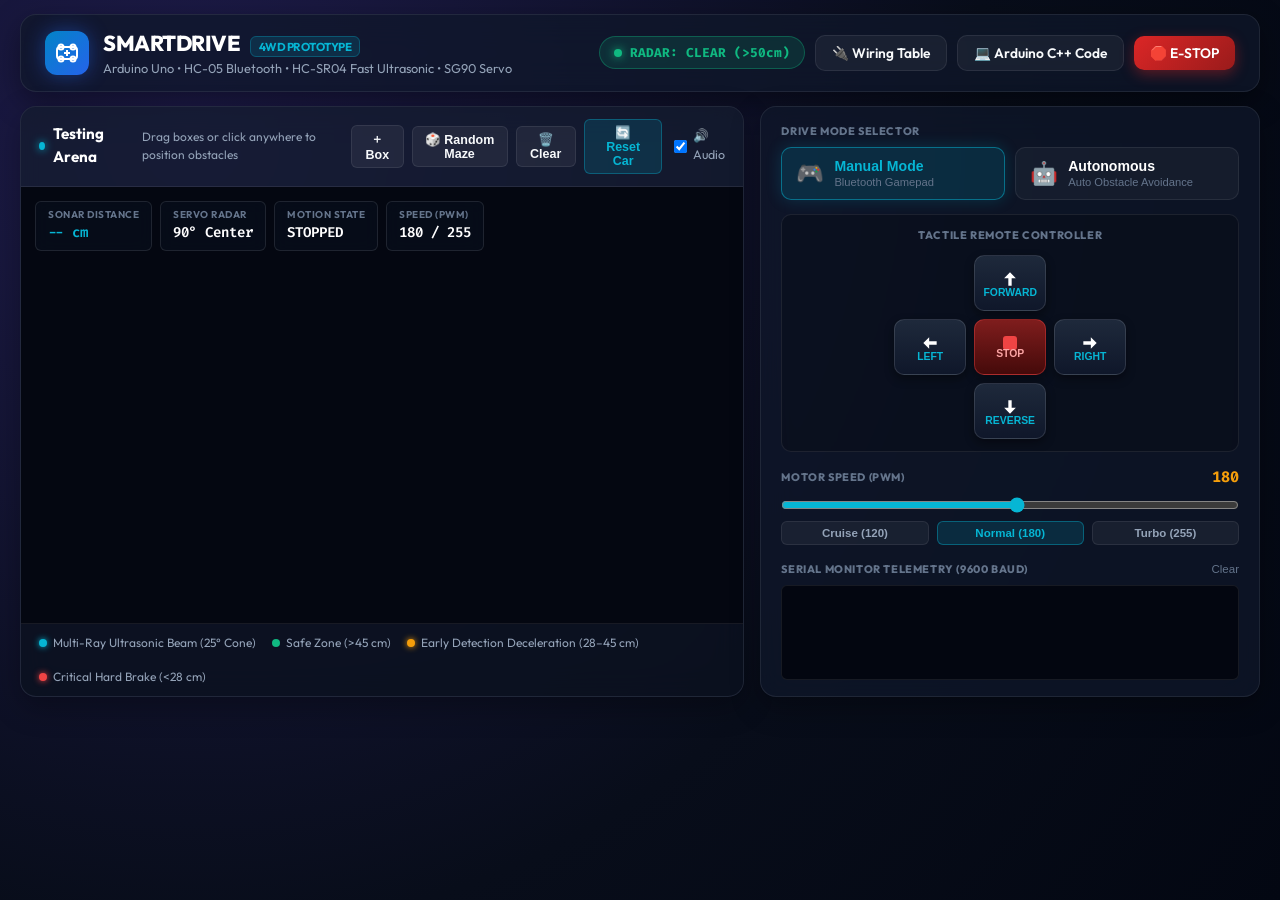
==== commit 27988806: "Streamlined cockpit UI and high-speed proactive obstacle detection" ====
--- a/smartdrive_portable.html
+++ b/smartdrive_portable.html
@@ -3,42 +3,38 @@
 <head>
   <meta charset="UTF-8">
   <meta name="viewport" content="width=device-width, initial-scale=1.0">
-  <title>SMARTDRIVE - Interactive 4WD Robot Digital Twin & Simulator</title>
+  <title>SMARTDRIVE - Autonomous 4WD Robot Car Simulator</title>
   <link rel="preconnect" href="https://fonts.googleapis.com">
   <link rel="preconnect" href="https://fonts.gstatic.com" crossorigin>
-  <link href="https://fonts.googleapis.com/css2?family=Fira+Code:wght@400;500;600&family=Outfit:wght@300;400;500;600;700;800&display=swap" rel="stylesheet">
+  <link href="https://fonts.googleapis.com/css2?family=Fira+Code:wght@500;600&family=Outfit:wght@400;500;600;700;800&display=swap" rel="stylesheet">
   <style>
 /* ==============================================================================
-   SMARTDRIVE ROBOTICS SIMULATOR - DESIGN SYSTEM & STYLES
-   Theme: High-Tech Cybernetics / Dark Glassmorphism / Clean Engineering
+   SMARTDRIVE ROBOTICS COCKPIT - STREAMLINED MODERN DESIGN SYSTEM
    ============================================================================== */
 
 :root {
-  --bg-primary: #0b0f19;
-  --bg-secondary: #111827;
-  --bg-panel: rgba(17, 24, 39, 0.75);
-  --bg-panel-hover: rgba(30, 41, 59, 0.85);
-  --border-subtle: rgba(255, 255, 255, 0.08);
-  --border-highlight: rgba(56, 189, 248, 0.3);
-  
-  --text-main: #f3f4f6;
-  --text-muted: #9ca3af;
-  --text-dim: #6b7280;
-
-  --accent-cyan: #06b6d4;
-  --accent-blue: #3b82f6;
-  --accent-sky: #38bdf8;
-  --accent-green: #10b981;
-  --accent-yellow: #f59e0b;
-  --accent-red: #ef4444;
-  --accent-purple: #8b5cf6;
-
-  --font-sans: 'Outfit', -apple-system, BlinkMacSystemFont, 'Segoe UI', Roboto, sans-serif;
+  --bg-deep: #080d1a;
+  --bg-card: rgba(15, 23, 42, 0.75);
+  --border-card: rgba(255, 255, 255, 0.08);
+  --border-cyan: rgba(6, 182, 212, 0.35);
+
+  --text-main: #f8fafc;
+  --text-muted: #94a3b8;
+  --text-dim: #64748b;
+
+  --cyan: #06b6d4;
+  --sky: #38bdf8;
+  --blue: #3b82f6;
+  --green: #10b981;
+  --amber: #f59e0b;
+  --red: #ef4444;
+  --purple: #8b5cf6;
+
+  --font-sans: 'Outfit', sans-serif;
   --font-mono: 'Fira Code', monospace;
   --radius-lg: 16px;
   --radius-md: 10px;
   --radius-sm: 6px;
-  --shadow-glow: 0 0 25px rgba(6, 182, 212, 0.15);
 }
 
 * {
@@ -49,72 +45,54 @@
 
 body {
   font-family: var(--font-sans);
-  background: radial-gradient(circle at 10% 10%, #172554 0%, #0b0f19 50%, #05070d 100%);
+  background: radial-gradient(circle at 15% 15%, #1e1b4b 0%, #080d1a 60%, #030712 100%);
   color: var(--text-main);
   min-height: 100vh;
   line-height: 1.5;
   overflow-x: hidden;
 }
 
-/* Scrollbars */
-::-webkit-scrollbar {
-  width: 8px;
-  height: 8px;
-}
-::-webkit-scrollbar-track {
-  background: var(--bg-primary);
-}
-::-webkit-scrollbar-thumb {
-  background: #374151;
-  border-radius: 4px;
-}
-::-webkit-scrollbar-thumb:hover {
-  background: #4b5563;
-}
-
-/* App Container */
-.app-container {
+.cockpit-container {
+  max-width: 1520px;
+  margin: 0 auto;
+  padding: 14px 20px;
   display: flex;
   flex-direction: column;
-  min-height: 100vh;
-  max-width: 1560px;
-  margin: 0 auto;
-  padding: 12px 20px;
-}
-
-/* Top Navigation Bar */
-.top-nav {
+  gap: 14px;
+}
+
+/* TOP HEADER */
+.cockpit-header {
   display: flex;
   justify-content: space-between;
   align-items: center;
-  padding: 12px 20px;
-  background: var(--bg-panel);
-  backdrop-filter: blur(12px);
-  border: 1px solid var(--border-subtle);
+  background: var(--bg-card);
+  backdrop-filter: blur(16px);
+  border: 1px solid var(--border-card);
   border-radius: var(--radius-lg);
-  box-shadow: 0 8px 32px rgba(0, 0, 0, 0.3);
-  margin-bottom: 12px;
-}
-
-.brand {
+  padding: 12px 24px;
+  box-shadow: 0 10px 30px rgba(0, 0, 0, 0.4);
+}
+
+.brand-group {
   display: flex;
   align-items: center;
-  gap: 12px;
+  gap: 14px;
 }
 
 .brand-icon {
   width: 44px;
   height: 44px;
-  border-radius: 10px;
+  border-radius: 12px;
   background: linear-gradient(135deg, #0284c7, #2563eb);
   display: flex;
   align-items: center;
   justify-content: center;
-  box-shadow: 0 0 15px rgba(37, 99, 235, 0.4);
+  box-shadow: 0 0 20px rgba(37, 99, 235, 0.45);
 }
 .brand-icon svg {
-  width: 26px;
-  height: 26px;
+  width: 24px;
+  height: 24px;
   color: #fff;
 }
 
@@ -122,237 +100,191 @@
   font-size: 1.35rem;
   font-weight: 800;
   letter-spacing: -0.5px;
-  color: #ffffff;
+  color: #fff;
 }
 .brand-title span {
-  font-size: 0.75rem;
-  background: rgba(6, 182, 212, 0.2);
-  color: var(--accent-cyan);
+  font-size: 0.72rem;
+  font-weight: 700;
+  color: var(--cyan);
+  background: rgba(6, 182, 212, 0.15);
+  border: 1px solid rgba(6, 182, 212, 0.3);
   padding: 2px 8px;
   border-radius: 6px;
   margin-left: 6px;
-  font-weight: 700;
-  border: 1px solid rgba(6, 182, 212, 0.3);
-}
-
-.brand-subtitle {
+}
+
+.brand-meta {
   font-size: 0.8rem;
   color: var(--text-muted);
 }
 
-.top-badges {
+.header-actions {
   display: flex;
   align-items: center;
-  gap: 12px;
-}
-
-.badge {
+  gap: 10px;
+}
+
+.status-pill {
   display: inline-flex;
   align-items: center;
   gap: 8px;
   padding: 6px 14px;
   border-radius: 30px;
-  font-size: 0.85rem;
-  font-weight: 600;
+  font-size: 0.8rem;
+  font-weight: 700;
+  font-family: var(--font-mono);
   border: 1px solid transparent;
-  transition: all 0.25s ease;
-}
-
-.connection-badge.connected {
+  transition: all 0.2s ease;
+}
+.status-pill.safe {
   background: rgba(16, 185, 129, 0.15);
-  color: var(--accent-green);
-  border-color: rgba(16, 185, 129, 0.4);
-}
-.connection-badge.connected .dot {
+  color: var(--green);
+  border-color: rgba(16, 185, 129, 0.35);
+}
+.status-pill.warning {
+  background: rgba(245, 158, 11, 0.15);
+  color: var(--amber);
+  border-color: rgba(245, 158, 11, 0.35);
+}
+.status-pill.danger {
+  background: rgba(239, 68, 68, 0.15);
+  color: var(--red);
+  border-color: rgba(239, 68, 68, 0.35);
+}
+
+.pulse-dot {
   width: 8px;
   height: 8px;
-  background: var(--accent-green);
   border-radius: 50%;
-  box-shadow: 0 0 8px var(--accent-green);
-  animation: pulse 1.5s infinite;
-}
-
-.connection-badge.disconnected {
-  background: rgba(239, 68, 68, 0.12);
-  color: var(--accent-red);
-  border-color: rgba(239, 68, 68, 0.3);
-}
-.connection-badge.disconnected .dot {
-  width: 8px;
-  height: 8px;
-  background: var(--accent-red);
-  border-radius: 50%;
-}
-
-.mode-badge.manual {
-  background: rgba(59, 130, 246, 0.15);
-  color: #60a5fa;
-  border-color: rgba(59, 130, 246, 0.35);
-}
-.mode-badge.auto {
-  background: rgba(139, 92, 246, 0.18);
-  color: #c084fc;
-  border-color: rgba(139, 92, 246, 0.4);
+  background: currentColor;
+  box-shadow: 0 0 10px currentColor;
 }
 
 .nav-btn {
-  display: inline-flex;
-  align-items: center;
-  gap: 8px;
   padding: 8px 16px;
   border-radius: var(--radius-md);
   font-family: var(--font-sans);
-  font-size: 0.88rem;
+  font-size: 0.86rem;
   font-weight: 600;
   cursor: pointer;
+  transition: all 0.15s ease;
+}
+.nav-btn.outline {
+  background: rgba(255, 255, 255, 0.05);
+  border: 1px solid var(--border-card);
+  color: var(--text-main);
+}
+.nav-btn.outline:hover {
+  background: rgba(255, 255, 255, 0.12);
+  border-color: rgba(255, 255, 255, 0.25);
+}
+.nav-btn.emergency {
+  background: linear-gradient(135deg, #dc2626, #991b1b);
   border: none;
-  transition: all 0.2s cubic-bezier(0.4, 0, 0.2, 1);
-}
-
-.nav-btn.primary {
-  background: linear-gradient(135deg, #0284c7, #2563eb);
   color: #fff;
-  box-shadow: 0 4px 12px rgba(37, 99, 235, 0.3);
-}
-.nav-btn.primary:hover {
-  transform: translateY(-1px);
-  box-shadow: 0 6px 18px rgba(37, 99, 235, 0.5);
-}
-
-.nav-btn.emergency {
-  background: linear-gradient(135deg, #dc2626, #b91c1c);
-  color: #fff;
-  box-shadow: 0 4px 12px rgba(220, 38, 38, 0.35);
+  box-shadow: 0 4px 14px rgba(220, 38, 38, 0.4);
 }
 .nav-btn.emergency:hover {
-  background: linear-gradient(135deg, #ef4444, #dc2626);
   transform: scale(1.02);
   box-shadow: 0 0 20px rgba(239, 68, 68, 0.6);
 }
 
-/* Sub Navigation Tabs */
-.sub-nav {
-  display: flex;
-  gap: 8px;
-  margin-bottom: 14px;
-  overflow-x: auto;
-  padding-bottom: 2px;
-}
-
-.tab-btn {
-  background: rgba(17, 24, 39, 0.6);
-  border: 1px solid var(--border-subtle);
-  color: var(--text-muted);
-  padding: 8px 18px;
-  border-radius: var(--radius-md);
-  font-family: var(--font-sans);
-  font-size: 0.9rem;
-  font-weight: 500;
-  cursor: pointer;
-  white-space: nowrap;
-  transition: all 0.2s ease;
-}
-.tab-btn:hover {
-  background: rgba(30, 41, 59, 0.7);
-  color: var(--text-main);
-  border-color: rgba(255, 255, 255, 0.15);
-}
-.tab-btn.active {
-  background: rgba(6, 182, 212, 0.15);
-  color: var(--accent-cyan);
-  border-color: rgba(6, 182, 212, 0.4);
-  font-weight: 600;
-}
-
-/* Glass Panels */
-.glass-panel {
-  background: var(--bg-panel);
-  backdrop-filter: blur(12px);
-  border: 1px solid var(--border-subtle);
+/* MAIN GRID LAYOUT */
+.cockpit-grid {
+  display: grid;
+  grid-template-columns: 1.45fr 1fr;
+  gap: 16px;
+}
+
+.glass-card {
+  background: var(--bg-card);
+  backdrop-filter: blur(16px);
+  border: 1px solid var(--border-card);
   border-radius: var(--radius-lg);
-  box-shadow: 0 8px 30px rgba(0, 0, 0, 0.25);
+  box-shadow: 0 10px 30px rgba(0, 0, 0, 0.3);
   overflow: hidden;
 }
 
-.card-header {
+/* ARENA SECTION */
+.arena-section {
+  display: flex;
+  flex-direction: column;
+}
+
+.section-toolbar {
   display: flex;
   justify-content: space-between;
   align-items: center;
   padding: 12px 18px;
-  border-bottom: 1px solid var(--border-subtle);
-  background: rgba(255, 255, 255, 0.02);
-}
-.card-header h3 {
-  font-size: 1rem;
-  font-weight: 700;
+  border-bottom: 1px solid var(--border-card);
+  background: rgba(255, 255, 255, 0.015);
+}
+.toolbar-title {
+  display: flex;
+  align-items: center;
+  gap: 8px;
+}
+.indicator-led {
+  width: 8px;
+  height: 8px;
+  border-radius: 50%;
+  background: var(--cyan);
+  box-shadow: 0 0 8px var(--cyan);
+}
+.toolbar-title strong {
+  font-size: 0.95rem;
   color: #fff;
 }
-.card-header .hint {
+.toolbar-title small {
   font-size: 0.75rem;
   color: var(--text-muted);
-  margin-left: 8px;
-}
-
-/* TAB 1: SIMULATOR LAYOUT */
-.tab-pane {
-  display: none;
-}
-.tab-pane.active {
-  display: block;
-}
-
-.simulator-layout {
-  display: grid;
-  grid-template-columns: 1.45fr 1fr;
-  gap: 16px;
-}
-
-/* Arena Card */
-.arena-card {
-  display: flex;
-  flex-direction: column;
-}
-
-.arena-controls {
+  margin-left: 6px;
+}
+
+.toolbar-btns {
   display: flex;
   align-items: center;
   gap: 8px;
 }
 
-.tool-btn {
+.pill-btn {
   background: rgba(255, 255, 255, 0.06);
-  border: 1px solid var(--border-subtle);
+  border: 1px solid var(--border-card);
   color: var(--text-main);
-  padding: 5px 10px;
+  padding: 5px 12px;
+  border-radius: 6px;
   font-size: 0.78rem;
   font-weight: 600;
-  border-radius: var(--radius-sm);
   cursor: pointer;
   transition: all 0.15s ease;
 }
-.tool-btn:hover {
+.pill-btn:hover {
   background: rgba(255, 255, 255, 0.14);
   border-color: rgba(255, 255, 255, 0.25);
 }
-
-.toggle-label {
-  font-size: 0.8rem;
+.pill-btn.highlight {
+  background: rgba(6, 182, 212, 0.15);
+  color: var(--cyan);
+  border-color: rgba(6, 182, 212, 0.35);
+}
+
+.audio-switch {
+  display: flex;
+  align-items: center;
+  gap: 6px;
+  font-size: 0.78rem;
   color: var(--text-muted);
-  display: flex;
-  align-items: center;
-  gap: 4px;
   cursor: pointer;
   margin-left: 4px;
 }
 
-.canvas-wrapper {
+.canvas-viewport {
   position: relative;
-  background: #060911;
-  width: 100%;
+  background: #040711;
   display: flex;
   justify-content: center;
   align-items: center;
-  border-bottom: 1px solid var(--border-subtle);
+  border-bottom: 1px solid var(--border-card);
 }
 
 #arenaCanvas {
@@ -362,682 +294,388 @@
   cursor: crosshair;
 }
 
-/* Canvas HUD */
-.canvas-hud {
+/* FLOATING HUD OVERLAY */
+.hud-overlay {
   position: absolute;
-  top: 12px;
-  left: 12px;
+  top: 14px;
+  left: 14px;
   display: flex;
   gap: 8px;
   pointer-events: none;
 }
-.hud-item {
-  background: rgba(11, 15, 25, 0.85);
+.hud-badge {
+  background: rgba(8, 13, 26, 0.85);
   backdrop-filter: blur(8px);
   border: 1px solid rgba(255, 255, 255, 0.1);
-  padding: 6px 10px;
+  padding: 6px 12px;
   border-radius: var(--radius-sm);
   display: flex;
   flex-direction: column;
 }
-.hud-item .label {
-  font-size: 0.65rem;
+.hud-label {
+  font-size: 0.62rem;
+  font-weight: 700;
   color: var(--text-dim);
-  text-transform: uppercase;
   letter-spacing: 0.5px;
 }
-.hud-item .val {
+.hud-value {
   font-family: var(--font-mono);
-  font-size: 0.85rem;
+  font-size: 0.88rem;
   font-weight: 600;
   color: #fff;
 }
-.hud-item .val.highlight {
-  color: var(--accent-cyan);
-}
-
-.arena-legend {
-  display: flex;
+.hud-value.highlight {
+  color: var(--cyan);
+}
+
+.arena-footer {
+  display: flex;
+  flex-wrap: wrap;
   gap: 16px;
   padding: 10px 18px;
-  font-size: 0.76rem;
+  background: rgba(0, 0, 0, 0.2);
+  font-size: 0.75rem;
   color: var(--text-muted);
-  background: rgba(0, 0, 0, 0.2);
-  flex-wrap: wrap;
-}
-.legend-item {
+}
+.legend-chip {
   display: flex;
   align-items: center;
   gap: 6px;
 }
-.legend-dot {
+.chip-dot {
   width: 8px;
   height: 8px;
   border-radius: 50%;
 }
-.legend-dot.cyan { background: var(--accent-cyan); box-shadow: 0 0 6px var(--accent-cyan); }
-.legend-dot.yellow { background: var(--accent-yellow); }
-.legend-dot.red { background: var(--accent-red); box-shadow: 0 0 6px var(--accent-red); }
-.legend-dot.purple { background: var(--accent-purple); }
-
-/* Control Column */
-.control-column {
+.chip-dot.cyan { background: var(--cyan); box-shadow: 0 0 6px var(--cyan); }
+.chip-dot.green { background: var(--green); }
+.chip-dot.amber { background: var(--amber); box-shadow: 0 0 6px var(--amber); }
+.chip-dot.red { background: var(--red); box-shadow: 0 0 6px var(--red); }
+
+/* CONTROL SECTION */
+.control-section {
   display: flex;
   flex-direction: column;
+  padding: 16px 20px;
   gap: 14px;
 }
 
-/* Remote Control Card */
-.remote-card {
-  padding: 14px 18px;
-}
-.bt-rate {
-  font-family: var(--font-mono);
-  font-size: 0.75rem;
-  color: var(--accent-green);
-  background: rgba(16, 185, 129, 0.1);
-  padding: 2px 8px;
-  border-radius: 4px;
-}
-
-.mode-selector {
+.control-group {
+  display: flex;
+  flex-direction: column;
+  gap: 8px;
+}
+.group-label {
+  font-size: 0.68rem;
+  font-weight: 800;
+  letter-spacing: 0.6px;
+  color: var(--text-dim);
+}
+
+/* MODE TOGGLE */
+.mode-toggle-grid {
   display: grid;
   grid-template-columns: 1fr 1fr;
   gap: 10px;
-  margin-top: 12px;
-  margin-bottom: 14px;
-}
-
-.mode-toggle-btn {
+}
+.mode-btn {
   display: flex;
   align-items: center;
   gap: 10px;
-  padding: 10px 12px;
+  padding: 10px 14px;
   background: rgba(255, 255, 255, 0.04);
-  border: 1px solid var(--border-subtle);
+  border: 1px solid var(--border-card);
   border-radius: var(--radius-md);
   color: var(--text-muted);
   cursor: pointer;
   text-align: left;
   transition: all 0.2s ease;
 }
-.mode-toggle-btn .icon {
+.mode-btn .mode-icon {
   font-size: 1.4rem;
 }
-.mode-toggle-btn strong {
+.mode-btn strong {
   display: block;
-  font-size: 0.85rem;
-  color: var(--text-main);
-}
-.mode-toggle-btn small {
+  font-size: 0.88rem;
+  color: #fff;
+}
+.mode-btn small {
   font-size: 0.7rem;
   color: var(--text-dim);
 }
-.mode-toggle-btn.active {
-  background: rgba(6, 182, 212, 0.12);
+.mode-btn.active {
+  background: rgba(6, 182, 212, 0.15);
   border-color: rgba(6, 182, 212, 0.5);
-  box-shadow: 0 0 16px rgba(6, 182, 212, 0.15);
-}
-.mode-toggle-btn.active strong {
-  color: var(--accent-cyan);
-}
-
-/* DPAD Container */
-.dpad-container {
-  display: flex;
-  flex-direction: column;
+  box-shadow: 0 0 16px rgba(6, 182, 212, 0.2);
+}
+.mode-btn.active strong {
+  color: var(--cyan);
+}
+
+/* GAMEPAD */
+.gamepad-group {
   align-items: center;
+  background: rgba(0, 0, 0, 0.2);
+  padding: 12px;
+  border-radius: var(--radius-md);
+  border: 1px solid var(--border-card);
+}
+.gamepad-grid {
+  display: grid;
+  grid-template-columns: repeat(3, 72px);
+  grid-template-rows: repeat(3, 56px);
   gap: 8px;
-  margin: 10px 0;
-}
-.dpad-middle {
-  display: flex;
-  align-items: center;
-  gap: 8px;
-}
-
-.dpad-btn {
-  width: 60px;
-  height: 54px;
+  margin-top: 4px;
+}
+
+.pad-btn {
   background: linear-gradient(180deg, #1e293b, #0f172a);
   border: 1px solid rgba(255, 255, 255, 0.12);
   border-radius: 10px;
+  color: #fff;
+  cursor: pointer;
   display: flex;
   flex-direction: column;
   align-items: center;
   justify-content: center;
-  color: #fff;
-  cursor: pointer;
   transition: all 0.12s ease;
   box-shadow: 0 4px 10px rgba(0, 0, 0, 0.4);
 }
-.dpad-btn svg {
+.pad-btn svg {
   width: 20px;
   height: 20px;
   fill: currentColor;
 }
-.dpad-btn span {
+.pad-btn span {
   font-size: 0.65rem;
   font-weight: 700;
-  color: var(--accent-cyan);
+  color: var(--cyan);
   margin-top: -2px;
 }
-.dpad-btn:hover {
+.pad-btn:hover {
   background: linear-gradient(180deg, #334155, #1e293b);
-  border-color: var(--accent-cyan);
+  border-color: var(--cyan);
   transform: translateY(-2px);
-  box-shadow: 0 0 12px rgba(6, 182, 212, 0.3);
-}
-.dpad-btn:active, .dpad-btn.pressed {
+  box-shadow: 0 0 12px rgba(6, 182, 212, 0.35);
+}
+.pad-btn:active, .pad-btn.pressed {
   transform: translateY(1px);
   background: #0284c7;
   border-color: #38bdf8;
   box-shadow: 0 0 18px rgba(56, 189, 248, 0.6);
 }
 
-.dpad-btn.stop {
+.pad-btn.stop {
   background: linear-gradient(180deg, #7f1d1d, #450a0a);
   border-color: rgba(239, 68, 68, 0.4);
 }
-.dpad-btn.stop .stop-box {
+.pad-btn.stop .stop-glyph {
   width: 14px;
   height: 14px;
-  background: var(--accent-red);
+  background: var(--red);
   border-radius: 3px;
 }
-.dpad-btn.stop span {
+.pad-btn.stop span {
   color: #fca5a5;
 }
-.dpad-btn.stop:hover {
+.pad-btn.stop:hover {
   background: linear-gradient(180deg, #991b1b, #7f1d1d);
-  border-color: var(--accent-red);
-  box-shadow: 0 0 15px rgba(239, 68, 68, 0.5);
-}
-
-/* Speed Slider */
-.speed-slider-section {
-  margin-top: 12px;
-  background: rgba(0, 0, 0, 0.2);
-  padding: 10px 14px;
-  border-radius: var(--radius-md);
-  border: 1px solid var(--border-subtle);
-}
-.speed-label-row {
+  box-shadow: 0 0 16px rgba(239, 68, 68, 0.5);
+}
+
+/* SPEED SLIDER */
+.slider-header {
   display: flex;
   justify-content: space-between;
   align-items: center;
-  font-size: 0.8rem;
+}
+.speed-number {
+  font-family: var(--font-mono);
+  font-weight: 700;
+  font-size: 0.95rem;
+  color: var(--amber);
+}
+
+.tech-slider {
+  width: 100%;
+  accent-color: var(--cyan);
+  cursor: pointer;
+}
+
+.preset-row {
+  display: flex;
+  gap: 8px;
+}
+.preset-chip {
+  flex: 1;
+  background: rgba(255, 255, 255, 0.05);
+  border: 1px solid var(--border-card);
   color: var(--text-muted);
-  margin-bottom: 6px;
-}
-.speed-val {
-  font-family: var(--font-mono);
-  font-size: 0.9rem;
-  font-weight: 700;
-  color: var(--accent-yellow);
-}
-
-.custom-slider {
-  width: 100%;
-  accent-color: var(--accent-cyan);
+  padding: 5px 8px;
+  border-radius: 6px;
+  font-size: 0.72rem;
+  font-weight: 600;
   cursor: pointer;
-}
-
-.speed-presets {
-  display: flex;
-  gap: 6px;
-  margin-top: 8px;
-}
-.preset-btn {
-  flex: 1;
-  background: rgba(255, 255, 255, 0.06);
-  border: 1px solid var(--border-subtle);
-  color: var(--text-muted);
-  padding: 4px;
-  border-radius: 4px;
+  transition: all 0.15s ease;
+}
+.preset-chip:hover {
+  background: rgba(255, 255, 255, 0.12);
+  color: #fff;
+}
+.preset-chip.active {
+  background: rgba(6, 182, 212, 0.15);
+  color: var(--cyan);
+  border-color: rgba(6, 182, 212, 0.4);
+}
+
+/* LOG STREAM */
+.log-group {
+  margin-top: auto;
+}
+.log-header {
+  display: flex;
+  justify-content: space-between;
+  align-items: center;
+}
+.clear-btn {
+  background: none;
+  border: none;
+  color: var(--text-dim);
   font-size: 0.72rem;
   cursor: pointer;
-  transition: all 0.15s ease;
-}
-.preset-btn:hover {
-  background: rgba(255, 255, 255, 0.12);
-  color: #fff;
-}
-
-.keyboard-guide {
-  margin-top: 10px;
-  font-size: 0.72rem;
-  color: var(--text-dim);
-  text-align: center;
-}
-kbd {
-  background: #1f2937;
-  color: #e5e7eb;
-  padding: 2px 5px;
-  border-radius: 4px;
-  font-size: 0.68rem;
-  font-family: var(--font-mono);
-  border: 1px solid #374151;
-}
-
-/* Arduino Pin Status Grid */
-.pins-card {
-  padding: 12px 18px;
-}
-.active-pulse {
-  font-size: 0.7rem;
-  color: var(--accent-green);
-  font-family: var(--font-mono);
-  font-weight: 700;
-  letter-spacing: 0.5px;
-}
-
-.pins-grid {
-  display: grid;
-  grid-template-columns: repeat(4, 1fr);
-  gap: 6px;
-  margin-top: 10px;
-}
-.pin-indicator {
-  background: rgba(0, 0, 0, 0.35);
-  border: 1px solid rgba(255, 255, 255, 0.05);
-  border-radius: 6px;
-  padding: 6px 8px;
-  display: flex;
-  flex-direction: column;
-  transition: all 0.2s ease;
-}
-.pin-id {
-  font-size: 0.65rem;
-  font-family: var(--font-mono);
-  color: var(--text-dim);
-}
-.pin-val {
-  font-size: 0.75rem;
-  font-family: var(--font-mono);
-  font-weight: 700;
-  color: #94a3b8;
-}
-.pin-indicator.active {
-  background: rgba(6, 182, 212, 0.18);
-  border-color: rgba(6, 182, 212, 0.5);
-}
-.pin-indicator.active .pin-val {
-  color: var(--accent-cyan);
-  text-shadow: 0 0 6px var(--accent-cyan);
-}
-.pin-indicator.warning {
-  background: rgba(245, 158, 11, 0.18);
-  border-color: rgba(245, 158, 11, 0.5);
-}
-.pin-indicator.warning .pin-val {
-  color: var(--accent-yellow);
-}
-
-/* Virtual Serial Monitor */
-.terminal-card {
-  display: flex;
-  flex-direction: column;
-}
-.terminal-title {
-  display: flex;
-  align-items: center;
-  gap: 8px;
-  font-size: 0.85rem;
-  font-family: var(--font-mono);
-  color: var(--text-muted);
-}
-.terminal-dot {
-  width: 7px;
-  height: 7px;
-  background: var(--accent-green);
-  border-radius: 50%;
-  box-shadow: 0 0 6px var(--accent-green);
-}
-.clear-log-btn {
-  background: transparent;
-  border: none;
-  color: var(--text-dim);
-  font-size: 0.75rem;
-  cursor: pointer;
-}
-.clear-log-btn:hover { color: #fff; }
-
-.serial-output {
-  height: 140px;
+}
+.clear-btn:hover { color: #fff; }
+
+.log-stream {
+  height: 95px;
   overflow-y: auto;
-  background: #05070d;
-  padding: 10px 14px;
-  font-family: var(--font-mono);
-  font-size: 0.74rem;
-  line-height: 1.45;
-  color: #e2e8f0;
-}
-.serial-line {
-  margin-bottom: 2px;
-  word-break: break-all;
-}
-.serial-line .time {
-  color: #64748b;
-  margin-right: 6px;
-}
-.serial-line.cmd { color: var(--accent-cyan); }
-.serial-line.alert { color: var(--accent-red); font-weight: 600; }
-.serial-line.auto { color: #c084fc; }
-
-.serial-input-row {
-  display: flex;
-  border-top: 1px solid var(--border-subtle);
-  background: rgba(0, 0, 0, 0.4);
-}
-.serial-input-row input {
-  flex: 1;
-  background: transparent;
-  border: none;
+  background: #030610;
+  border: 1px solid var(--border-card);
+  border-radius: var(--radius-sm);
   padding: 8px 12px;
   font-family: var(--font-mono);
-  font-size: 0.8rem;
+  font-size: 0.72rem;
+  line-height: 1.45;
+  color: #cbd5e1;
+}
+.log-line { margin-bottom: 2px; }
+.log-line .t { color: #64748b; margin-right: 6px; }
+.log-line.cmd { color: var(--cyan); }
+.log-line.alert { color: var(--red); font-weight: 600; }
+.log-line.auto { color: #c084fc; }
+
+/* MODALS */
+.modal-backdrop {
+  display: none;
+  position: fixed;
+  inset: 0;
+  background: rgba(0, 0, 0, 0.75);
+  backdrop-filter: blur(10px);
+  z-index: 1000;
+  align-items: center;
+  justify-content: center;
+  padding: 20px;
+}
+.modal-backdrop.open {
+  display: flex;
+}
+
+.modal-box {
+  background: #0b1120;
+  border: 1px solid rgba(255, 255, 255, 0.12);
+  border-radius: var(--radius-lg);
+  max-width: 860px;
+  width: 100%;
+  max-height: 85vh;
+  display: flex;
+  flex-direction: column;
+  overflow: hidden;
+  box-shadow: 0 20px 50px rgba(0, 0, 0, 0.6);
+}
+
+.modal-header {
+  display: flex;
+  justify-content: space-between;
+  align-items: center;
+  padding: 16px 22px;
+  border-bottom: 1px solid var(--border-card);
+  background: rgba(255, 255, 255, 0.02);
+}
+.modal-header h3 {
+  font-size: 1.15rem;
   color: #fff;
-  outline: none;
-}
-.serial-input-row button {
+}
+.modal-subtitle {
+  font-size: 0.75rem;
+  color: var(--text-dim);
+}
+.modal-header-actions {
+  display: flex;
+  align-items: center;
+  gap: 10px;
+}
+
+.close-btn {
   background: rgba(255, 255, 255, 0.08);
   border: none;
   color: #fff;
-  padding: 0 16px;
+  width: 32px;
+  height: 32px;
+  border-radius: 8px;
+  cursor: pointer;
+  display: flex;
+  align-items: center;
+  justify-content: center;
+}
+.close-btn:hover { background: rgba(255, 255, 255, 0.2); }
+
+.copy-code-btn {
+  background: linear-gradient(135deg, #0284c7, #2563eb);
+  border: none;
+  color: #fff;
+  padding: 6px 14px;
+  border-radius: 8px;
   font-size: 0.8rem;
   font-weight: 600;
   cursor: pointer;
 }
-.serial-input-row button:hover {
-  background: var(--accent-cyan);
-  color: #000;
-}
-
-/* TAB 2 & 4 & 5 DOCUMENTATION STYLES */
-.doc-container {
-  padding: 24px 30px;
-}
-.doc-container h2 {
-  font-size: 1.5rem;
-  font-weight: 800;
-  margin-bottom: 6px;
-  color: #fff;
-}
-.section-desc {
-  color: var(--text-muted);
-  font-size: 0.92rem;
-  margin-bottom: 20px;
-}
-
-.table-responsive {
-  overflow-x: auto;
-  margin-bottom: 24px;
-}
-.spec-table {
+
+.modal-body {
+  padding: 20px 24px;
+  overflow-y: auto;
+}
+
+.clean-table {
   width: 100%;
   border-collapse: collapse;
+  font-size: 0.85rem;
+}
+.clean-table th {
+  background: rgba(255, 255, 255, 0.04);
+  padding: 10px 14px;
+  color: var(--sky);
+  border-bottom: 2px solid rgba(255, 255, 255, 0.1);
   text-align: left;
-  font-size: 0.86rem;
-}
-.spec-table th {
-  background: rgba(255, 255, 255, 0.04);
-  padding: 12px 14px;
-  font-weight: 700;
-  color: var(--accent-sky);
-  border-bottom: 2px solid rgba(255, 255, 255, 0.1);
-}
-.spec-table td {
-  padding: 10px 14px;
-  border-bottom: 1px solid var(--border-subtle);
-  color: #e5e7eb;
-}
-.spec-table tr.group-row td {
-  background: rgba(6, 182, 212, 0.08);
-  font-weight: 700;
-  color: var(--accent-cyan);
-  letter-spacing: 0.5px;
-}
-.spec-table tr:hover:not(.group-row) {
-  background: rgba(255, 255, 255, 0.02);
-}
-
-.color-badge {
-  display: inline-block;
-  padding: 2px 8px;
-  border-radius: 4px;
-  font-size: 0.72rem;
-  font-weight: 600;
-}
-.color-badge.blue { background: #1d4ed8; color: #fff; }
-.color-badge.yellow { background: #b45309; color: #fff; }
-.color-badge.orange { background: #c2410c; color: #fff; }
-.color-badge.green { background: #15803d; color: #fff; }
-.color-badge.purple { background: #7e22ce; color: #fff; }
-.color-badge.red { background: #b91c1c; color: #fff; }
-.color-badge.black { background: #1f2937; color: #9ca3af; border: 1px solid #4b5563; }
-.color-badge.cyan { background: #0e7490; color: #fff; }
-.color-badge.white { background: #e2e8f0; color: #0f172a; }
-
-.callout {
-  display: flex;
-  gap: 14px;
-  padding: 16px 20px;
-  border-radius: var(--radius-md);
-  margin-top: 18px;
-}
-.callout.info-callout {
-  background: rgba(6, 182, 212, 0.08);
-  border: 1px solid rgba(6, 182, 212, 0.25);
-}
-.callout-icon { font-size: 1.5rem; }
-.callout h4 {
-  font-size: 1rem;
-  font-weight: 700;
-  color: var(--accent-cyan);
-  margin-bottom: 6px;
-}
-.schematic-ascii {
-  background: #05070d;
-  padding: 12px 16px;
+}
+.clean-table td {
+  padding: 8px 14px;
+  border-bottom: 1px solid var(--border-card);
+  color: #e2e8f0;
+}
+
+.code-block {
+  background: #030610;
+  padding: 16px;
   border-radius: 8px;
-  margin-top: 10px;
   font-family: var(--font-mono);
   font-size: 0.8rem;
-  color: var(--accent-sky);
-  overflow-x: auto;
-}
-
-/* TAB 3 CODE CONTAINER */
-.code-container {
-  padding: 20px 24px;
-}
-.code-header {
-  display: flex;
-  justify-content: space-between;
-  align-items: center;
-  margin-bottom: 14px;
-}
-.code-header h3 {
-  font-size: 1.2rem;
-  color: #fff;
-}
-.file-path {
-  font-family: var(--font-mono);
-  font-size: 0.75rem;
-  color: var(--text-dim);
-}
-.copy-btn {
-  background: linear-gradient(135deg, #0284c7, #2563eb);
-  color: #fff;
-  border: none;
-  padding: 8px 16px;
-  border-radius: var(--radius-md);
-  font-weight: 600;
-  cursor: pointer;
-  transition: all 0.2s ease;
-}
-.copy-btn:hover {
-  transform: translateY(-1px);
-  box-shadow: 0 4px 14px rgba(37, 99, 235, 0.4);
-}
-
-.code-scroller {
-  max-height: 480px;
-  overflow-y: auto;
-  background: #05070d;
-  border-radius: var(--radius-md);
-  border: 1px solid var(--border-subtle);
-  padding: 16px 20px;
-  margin-bottom: 24px;
-}
-.code-scroller pre code {
-  font-family: var(--font-mono);
-  font-size: 0.82rem;
   color: #cbd5e1;
   line-height: 1.6;
-}
-
-.explanation-grid {
-  display: grid;
-  grid-template-columns: 1fr 1fr;
-  gap: 16px;
-}
-.explanation-card {
-  background: rgba(255, 255, 255, 0.02);
-  border: 1px solid var(--border-subtle);
-  border-radius: var(--radius-md);
-  padding: 14px 18px;
-}
-.explanation-card h4 {
-  font-size: 0.95rem;
-  color: var(--accent-cyan);
-  margin-bottom: 6px;
-}
-.explanation-card p {
-  font-size: 0.84rem;
-  color: var(--text-muted);
-}
-
-/* STAGES TIMELINE */
-.stages-timeline {
-  display: flex;
-  flex-direction: column;
-  gap: 16px;
-}
-.stage-card {
-  display: flex;
-  gap: 20px;
-  background: rgba(255, 255, 255, 0.02);
-  border: 1px solid var(--border-subtle);
-  border-radius: var(--radius-md);
-  padding: 18px 24px;
-  transition: all 0.2s ease;
-}
-.stage-card:hover {
-  border-color: rgba(6, 182, 212, 0.3);
-  background: rgba(255, 255, 255, 0.04);
-}
-.stage-number {
-  font-family: var(--font-mono);
-  font-size: 2rem;
-  font-weight: 800;
-  color: var(--accent-cyan);
-  opacity: 0.8;
-}
-.stage-body h3 {
-  font-size: 1.05rem;
-  color: #fff;
-  margin-bottom: 6px;
-}
-.stage-body p {
-  font-size: 0.86rem;
-  color: var(--text-muted);
-  margin-bottom: 8px;
-}
-.stage-body ul {
-  padding-left: 20px;
-  font-size: 0.84rem;
-  color: #d1d5db;
-}
-.stage-body li {
-  margin-bottom: 4px;
-}
-
-/* SAFETY RULES GRID */
-.rules-grid {
-  display: grid;
-  grid-template-columns: 1fr 1fr;
-  gap: 16px;
-}
-.rule-box {
-  padding: 18px 20px;
-  border-radius: var(--radius-md);
-  border: 1px solid;
-}
-.rule-box.critical {
-  background: rgba(239, 68, 68, 0.08);
-  border-color: rgba(239, 68, 68, 0.35);
-}
-.rule-box.critical h4 { color: #f87171; }
-.rule-box.warning {
-  background: rgba(245, 158, 11, 0.08);
-  border-color: rgba(245, 158, 11, 0.35);
-}
-.rule-box.warning h4 { color: #fbbf24; }
-.rule-box.info {
-  background: rgba(59, 130, 246, 0.08);
-  border-color: rgba(59, 130, 246, 0.35);
-}
-.rule-box.info h4 { color: #60a5fa; }
-.rule-box.alert {
-  background: rgba(168, 85, 247, 0.08);
-  border-color: rgba(168, 85, 247, 0.35);
-}
-.rule-box.alert h4 { color: #c084fc; }
-
-.rule-box h4 {
-  font-size: 1rem;
-  font-weight: 700;
-  margin-bottom: 8px;
-}
-.rule-box p {
-  font-size: 0.85rem;
-  color: #e5e7eb;
-}
-
-/* App Footer */
-.app-footer {
-  display: flex;
-  justify-content: space-between;
-  align-items: center;
-  margin-top: 16px;
-  padding: 10px 16px;
-  font-size: 0.78rem;
-  color: var(--text-dim);
-  border-top: 1px solid var(--border-subtle);
-}
-.footer-status {
-  display: flex;
-  align-items: center;
-  gap: 8px;
-  font-family: var(--font-mono);
-}
-.sep { color: #374151; }
-
-/* Animations */
-@keyframes pulse {
-  0% { transform: scale(0.95); opacity: 0.7; }
-  50% { transform: scale(1.15); opacity: 1; }
-  100% { transform: scale(0.95); opacity: 0.7; }
-}
-
-/* Responsive adjustments */
-@media (max-width: 1200px) {
-  .simulator-layout {
-    grid-template-columns: 1fr;
-  }
-  .explanation-grid, .rules-grid {
+  overflow-x: auto;
+}
+
+@media (max-width: 1100px) {
+  .cockpit-grid {
     grid-template-columns: 1fr;
   }
 }
@@ -1045,10 +683,11 @@
 </style>
 </head>
 <body>
-  <div class="app-container">
-    <!-- Top Navigation Bar -->
-    <header class="top-nav">
-      <div class="brand">
+  <div class="cockpit-container">
+    
+    <!-- TOP HEADER BAR -->
+    <header class="cockpit-header">
+      <div class="brand-group">
         <div class="brand-icon">
           <svg viewBox="0 0 24 24" fill="none" stroke="currentColor" stroke-width="2">
             <rect x="2" y="6" width="20" height="12" rx="3"></rect>
@@ -1060,605 +699,229 @@
           </svg>
         </div>
         <div>
-          <div class="brand-title">SMARTDRIVE <span>PROTOTYPE</span></div>
-          <div class="brand-subtitle">Arduino Uno 4WD • Bluetooth • HC-SR04 • SG90 Servo</div>
+          <h1 class="brand-title">SMARTDRIVE <span>4WD PROTOTYPE</span></h1>
+          <p class="brand-meta">Arduino Uno • HC-05 Bluetooth • HC-SR04 Fast Ultrasonic • SG90 Servo</p>
         </div>
       </div>
 
-      <div class="top-badges">
-        <div class="badge connection-badge disconnected" id="btStatusBadge">
-          <span class="dot"></span>
-          <span id="btStatusText">Bluetooth: Disconnected</span>
+      <!-- Quick Action Badges & Info Modals -->
+      <div class="header-actions">
+        <div class="status-pill safe" id="radarPill">
+          <span class="pulse-dot"></span>
+          <span id="radarPillText">RADAR: CLEAR (>50cm)</span>
         </div>
-        <div class="badge mode-badge manual" id="modeBadge">
-          <span class="icon">🎮</span>
-          <span id="modeText">MANUAL MODE</span>
-        </div>
-        <button class="nav-btn primary" id="btnConnectBT">
-          <svg viewBox="0 0 24 24" width="16" height="16" fill="currentColor">
-            <path d="M7 12l5-5 1 1-4 4 4 4-1 1-5-5zm5-10v8.6l3.3-3.3-1.4-1.4L12 7.8V2zm0 13.4l1.9 1.9 1.4-1.4L12 12.6V22h2l4.6-4.6-3.3-3.3L12 15.4z"/>
-          </svg>
-          <span id="btConnectBtnText">Simulate Connect</span>
-        </button>
-        <button class="nav-btn emergency" id="btnEmergencyStop">
-          🛑 EMERGENCY STOP
-        </button>
+        <button class="nav-btn outline" id="btnOpenWiring">🔌 Wiring Table</button>
+        <button class="nav-btn outline" id="btnOpenCode">💻 Arduino C++ Code</button>
+        <button class="nav-btn emergency" id="btnEmergencyStop">🛑 E-STOP</button>
       </div>
     </header>
 
-    <!-- Navigation Tabs -->
-    <nav class="sub-nav">
-      <button class="tab-btn active" data-tab="arena-tab">🚗 Virtual Arena & Simulator</button>
-      <button class="tab-btn" data-tab="schematic-tab">🔌 Circuit & Wiring Table</button>
-      <button class="tab-btn" data-tab="code-tab">💻 Arduino C++ Code</button>
-      <button class="tab-btn" data-tab="testing-tab">🧪 Staged Testing Lab</button>
-      <button class="tab-btn" data-tab="safety-tab">⚠️ Safety & Engineering Rules</button>
-    </nav>
-
-    <!-- Main Workspace Content -->
-    <main class="main-content">
+    <!-- MAIN COCKPIT GRID -->
+    <main class="cockpit-grid">
       
-      <!-- TAB 1: ARENA & INTERACTIVE SIMULATOR -->
-      <section class="tab-pane active" id="arena-tab">
-        <div class="simulator-layout">
-          
-          <!-- Left: 2D Physics Arena Canvas -->
-          <div class="arena-card glass-panel">
-            <div class="card-header">
-              <div class="header-left">
-                <h3>Robotics Testing Ground</h3>
-                <span class="hint">Click or drag anywhere in the arena to place/move obstacles.</span>
-              </div>
-              <div class="arena-controls">
-                <button class="tool-btn" id="btnSpawnObstacle" title="Add Obstacle Box">＋ Box</button>
-                <button class="tool-btn" id="btnRandomizeMaze" title="Generate Random Maze">🎲 Randomize</button>
-                <button class="tool-btn" id="btnClearObstacles" title="Clear All Obstacles">🗑️ Clear</button>
-                <button class="tool-btn" id="btnResetRobot" title="Reset Robot Position">🔄 Reset Car</button>
-                <label class="toggle-label" title="Enable Sound Effects">
-                  <input type="checkbox" id="chkSound" checked> 🔊 Audio
-                </label>
-              </div>
-            </div>
-
-            <div class="canvas-wrapper">
-              <canvas id="arenaCanvas" width="820" height="520"></canvas>
-              
-              <!-- Floating HUD overlay inside canvas -->
-              <div class="canvas-hud">
-                <div class="hud-item">
-                  <span class="label">Ultrasonic Distance</span>
-                  <span class="val highlight" id="hudDistance">-- cm</span>
-                </div>
-                <div class="hud-item">
-                  <span class="label">Servo Angle</span>
-                  <span class="val" id="hudServoAngle">90° (Center)</span>
-                </div>
-                <div class="hud-item">
-                  <span class="label">Motion State</span>
-                  <span class="val" id="hudMotionState">STOPPED</span>
-                </div>
-                <div class="hud-item">
-                  <span class="label">Motor PWM Speed</span>
-                  <span class="val" id="hudSpeed">180 / 255</span>
-                </div>
-              </div>
-            </div>
-
-            <!-- Arena Footer Legend -->
-            <div class="arena-legend">
-              <div class="legend-item"><span class="legend-dot cyan"></span> Ultrasonic Cone (15° Beam)</div>
-              <div class="legend-item"><span class="legend-dot yellow"></span> Safe Zone (&gt;30 cm)</div>
-              <div class="legend-item"><span class="legend-dot red"></span> Critical Avoid Zone (&lt;15 cm)</div>
-              <div class="legend-item"><span class="legend-dot purple"></span> Draggable Obstacles</div>
-            </div>
+      <!-- LEFT: ROBOTICS ARENA & HUD -->
+      <section class="arena-section glass-card">
+        <div class="section-toolbar">
+          <div class="toolbar-title">
+            <span class="indicator-led"></span>
+            <strong>Testing Arena</strong>
+            <small>Drag boxes or click anywhere to position obstacles</small>
           </div>
-
-          <!-- Right: Control Deck & Telemetry -->
-          <div class="control-column">
-            
-            <!-- Virtual Bluetooth Remote Controller -->
-            <div class="remote-card glass-panel">
-              <div class="card-header">
-                <h3>Bluetooth Remote Control</h3>
-                <span class="bt-rate">9600 Baud</span>
-              </div>
-
-              <!-- Mode Toggle Buttons -->
-              <div class="mode-selector">
-                <button class="mode-toggle-btn active" id="btnModeManual" data-cmd="M">
-                  <span class="icon">🎮</span>
-                  <div>
-                    <strong>Manual Mode (M)</strong>
-                    <small>Control with D-Pad / Keys</small>
-                  </div>
-                </button>
-                <button class="mode-toggle-btn" id="btnModeAuto" data-cmd="A">
-                  <span class="icon">🤖</span>
-                  <div>
-                    <strong>Autonomous (A)</strong>
-                    <small>Auto Obstacle Avoidance</small>
-                  </div>
-                </button>
-              </div>
-
-              <!-- D-PAD Gamepad -->
-              <div class="dpad-container">
-                <button class="dpad-btn up" id="btnCmdForward" data-cmd="F" title="Forward (Key: W or Up)">
-                  <svg viewBox="0 0 24 24"><path d="M12 4l-8 8h6v8h4v-8h6z"/></svg>
-                  <span>F</span>
-                </button>
-                <div class="dpad-middle">
-                  <button class="dpad-btn left" id="btnCmdLeft" data-cmd="L" title="Turn Left (Key: A or Left)">
-                    <svg viewBox="0 0 24 24"><path d="M4 12l8-8v6h8v4h-8v6z"/></svg>
-                    <span>L</span>
-                  </button>
-                  <button class="dpad-btn stop" id="btnCmdStop" data-cmd="S" title="Stop Motors (Key: Space or S)">
-                    <div class="stop-box"></div>
-                    <span>S</span>
-                  </button>
-                  <button class="dpad-btn right" id="btnCmdRight" data-cmd="R" title="Turn Right (Key: D or Right)">
-                    <svg viewBox="0 0 24 24"><path d="M20 12l-8-8v6H4v4h8v6z"/></svg>
-                    <span>R</span>
-                  </button>
-                </div>
-                <button class="dpad-btn down" id="btnCmdBackward" data-cmd="B" title="Backward (Key: S or Down)">
-                  <svg viewBox="0 0 24 24"><path d="M12 20l8-8h-6V4h-4v8H4z"/></svg>
-                  <span>B</span>
-                </button>
-              </div>
-
-              <!-- Speed Slider -->
-              <div class="speed-slider-section">
-                <div class="speed-label-row">
-                  <span>Motor Speed (PWM)</span>
-                  <span class="speed-val" id="speedDisplayVal">180</span>
-                </div>
-                <input type="range" min="100" max="255" value="180" id="motorSpeedSlider" class="custom-slider">
-                <div class="speed-presets">
-                  <button class="preset-btn" data-speed="120">Slow (120)</button>
-                  <button class="preset-btn" data-speed="180">Normal (180)</button>
-                  <button class="preset-btn" data-speed="255">Turbo (255)</button>
-                </div>
-              </div>
-
-              <!-- Keyboard Shortcuts hint -->
-              <div class="keyboard-guide">
-                <strong>Keyboard shortcuts:</strong>
-                <kbd>W</kbd>/<kbd>↑</kbd> Forward | <kbd>S</kbd>/<kbd>↓</kbd> Back | <kbd>A</kbd>/<kbd>←</kbd> Left | <kbd>D</kbd>/<kbd>→</kbd> Right | <kbd>Space</kbd> Stop | <kbd>E</kbd> E-Brake
-              </div>
-            </div>
-
-            <!-- Virtual Hardware Pin States & Telemetry -->
-            <div class="pins-card glass-panel">
-              <div class="card-header">
-                <h3>Arduino Uno Pin Bus Status</h3>
-                <span class="active-pulse" id="mcuPulse">MCU ACTIVE</span>
-              </div>
-              <div class="pins-grid">
-                <div class="pin-indicator" id="pinD5"><span class="pin-id">D5 (ENA)</span><span class="pin-val">PWM</span></div>
-                <div class="pin-indicator" id="pinD4"><span class="pin-id">D4 (IN1)</span><span class="pin-val">LOW</span></div>
-                <div class="pin-indicator" id="pinD7"><span class="pin-id">D7 (IN2)</span><span class="pin-val">LOW</span></div>
-                <div class="pin-indicator" id="pinD8"><span class="pin-id">D8 (IN3)</span><span class="pin-val">LOW</span></div>
-                <div class="pin-indicator" id="pinD12"><span class="pin-id">D12 (IN4)</span><span class="pin-val">LOW</span></div>
-                <div class="pin-indicator" id="pinD6"><span class="pin-id">D6 (ENB)</span><span class="pin-val">PWM</span></div>
-                <div class="pin-indicator" id="pinD2"><span class="pin-id">D2 (BT RX)</span><span class="pin-val">IDLE</span></div>
-                <div class="pin-indicator" id="pinD3"><span class="pin-id">D3 (BT TX)</span><span class="pin-val">IDLE</span></div>
-                <div class="pin-indicator" id="pinD9"><span class="pin-id">D9 (SERVO)</span><span class="pin-val">90°</span></div>
-                <div class="pin-indicator" id="pinA0"><span class="pin-id">A0 (TRIG)</span><span class="pin-val">PULSE</span></div>
-                <div class="pin-indicator" id="pinA1"><span class="pin-id">A1 (ECHO)</span><span class="pin-val">OK</span></div>
-              </div>
-            </div>
-
-            <!-- Virtual Serial Monitor -->
-            <div class="terminal-card glass-panel">
-              <div class="card-header">
-                <div class="terminal-title">
-                  <span class="terminal-dot"></span>
-                  <span>Serial Monitor (COM3 @ 9600 baud)</span>
-                </div>
-                <button class="clear-log-btn" id="btnClearSerial">Clear</button>
-              </div>
-              <div class="serial-output" id="serialOutput">
-                <!-- Log messages dynamically streamed here -->
-              </div>
-              <div class="serial-input-row">
-                <input type="text" id="serialInputBox" placeholder="Type command (F, B, L, R, S, A, M, 0-9, ?)...">
-                <button id="btnSendSerial">Send</button>
-              </div>
-            </div>
-
+          <div class="toolbar-btns">
+            <button class="pill-btn" id="btnAddBox">＋ Box</button>
+            <button class="pill-btn" id="btnRandomMaze">🎲 Random Maze</button>
+            <button class="pill-btn" id="btnClearObs">🗑️ Clear</button>
+            <button class="pill-btn highlight" id="btnResetCar">🔄 Reset Car</button>
+            <label class="audio-switch" title="Toggle Sound">
+              <input type="checkbox" id="chkSound" checked>
+              <span>🔊 Audio</span>
+            </label>
           </div>
         </div>
-      </section>
-
-      <!-- TAB 2: CIRCUIT DIAGRAM & WIRING TABLE -->
-      <section class="tab-pane" id="schematic-tab">
-        <div class="doc-container glass-panel">
-          <h2>Complete Pin-by-Pin Wiring Table</h2>
-          <p class="section-desc">Follow this exact schematic table. Pay special attention to the <strong>common ground (GND)</strong> and the <strong>voltage divider</strong> on HC-05 RXD.</p>
-
-          <div class="table-responsive">
-            <table class="spec-table">
-              <thead>
-                <tr>
-                  <th>Subsystem / Module</th>
-                  <th>Module Pin</th>
-                  <th>Arduino Pin / Target</th>
-                  <th>Wire Color (Recommended)</th>
-                  <th>Function & Critical Engineering Notes</th>
-                </tr>
-              </thead>
-              <tbody>
-                <tr class="group-row"><td colspan="5">1. L298N Dual H-Bridge Motor Driver</td></tr>
-                <tr>
-                  <td>L298N Motor Driver</td>
-                  <td><strong>ENA</strong> (Left Enable)</td>
-                  <td><strong>D5</strong> (PWM)</td>
-                  <td><span class="color-badge blue">Blue</span></td>
-                  <td>Speed control for Left-side motors (Remove factory black jumper cap to use PWM).</td>
-                </tr>
-                <tr>
-                  <td>L298N Motor Driver</td>
-                  <td><strong>IN1</strong></td>
-                  <td><strong>D4</strong> (Digital)</td>
-                  <td><span class="color-badge yellow">Yellow</span></td>
-                  <td>Left Motor Direction Phase A (HIGH + IN2 LOW = Forward).</td>
-                </tr>
-                <tr>
-                  <td>L298N Motor Driver</td>
-                  <td><strong>IN2</strong></td>
-                  <td><strong>D7</strong> (Digital)</td>
-                  <td><span class="color-badge orange">Orange</span></td>
-                  <td>Left Motor Direction Phase B (LOW + IN1 HIGH = Forward).</td>
-                </tr>
-                <tr>
-                  <td>L298N Motor Driver</td>
-                  <td><strong>IN3</strong></td>
-                  <td><strong>D8</strong> (Digital)</td>
-                  <td><span class="color-badge green">Green</span></td>
-                  <td>Right Motor Direction Phase A (HIGH + IN4 LOW = Forward).</td>
-                </tr>
-                <tr>
-                  <td>L298N Motor Driver</td>
-                  <td><strong>IN4</strong></td>
-                  <td><strong>D12</strong> (Digital)</td>
-                  <td><span class="color-badge purple">Purple</span></td>
-                  <td>Right Motor Direction Phase B (LOW + IN3 HIGH = Forward).</td>
-                </tr>
-                <tr>
-                  <td>L298N Motor Driver</td>
-                  <td><strong>ENB</strong> (Right Enable)</td>
-                  <td><strong>D6</strong> (PWM)</td>
-                  <td><span class="color-badge white">White</span></td>
-                  <td>Speed control for Right-side motors (Remove factory black jumper cap).</td>
-                </tr>
-                <tr>
-                  <td>L298N Motor Driver</td>
-                  <td><strong>+12V Screw Terminal</strong></td>
-                  <td><strong>Battery Positive (+)</strong></td>
-                  <td><span class="color-badge red">Red (Thick)</span></td>
-                  <td>Connect to 7.4V (2x 18650) or 11.1V (3S LiPo) switch output.</td>
-                </tr>
-                <tr>
-                  <td>L298N Motor Driver</td>
-                  <td><strong>GND Screw Terminal</strong></td>
-                  <td><strong>Battery (-) &amp; Arduino GND</strong></td>
-                  <td><span class="color-badge black">Black (Thick)</span></td>
-                  <td><strong>CRITICAL: Common Ground!</strong> Both battery (-) and Arduino GND must tie here.</td>
-                </tr>
-                <tr>
-                  <td>L298N Motor Driver</td>
-                  <td><strong>+5V Screw Terminal</strong></td>
-                  <td><strong>Arduino VIN or 5V</strong> (See notes)</td>
-                  <td><span class="color-badge red">Red</span></td>
-                  <td>If 5V regulator jumper is fitted, this supplies regulated 5V. (Best practice: Power Arduino via VIN or USB while testing).</td>
-                </tr>
-                <tr>
-                  <td>L298N Motor Driver</td>
-                  <td><strong>OUT1 &amp; OUT2</strong></td>
-                  <td><strong>Left 2 Motors</strong> (in parallel)</td>
-                  <td>Pair Wires</td>
-                  <td>Connect front-left &amp; rear-left motor leads in parallel. If backwards, swap terminals.</td>
-                </tr>
-                <tr>
-                  <td>L298N Motor Driver</td>
-                  <td><strong>OUT3 &amp; OUT4</strong></td>
-                  <td><strong>Right 2 Motors</strong> (in parallel)</td>
-                  <td>Pair Wires</td>
-                  <td>Connect front-right &amp; rear-right motor leads in parallel.</td>
-                </tr>
-
-                <tr class="group-row"><td colspan="5">2. HC-05 Bluetooth Module</td></tr>
-                <tr>
-                  <td>HC-05 Bluetooth</td>
-                  <td><strong>VCC</strong></td>
-                  <td><strong>Arduino 5V</strong></td>
-                  <td><span class="color-badge red">Red</span></td>
-                  <td>Module on-board regulator steps down to 3.3V for Bluetooth chip power.</td>
-                </tr>
-                <tr>
-                  <td>HC-05 Bluetooth</td>
-                  <td><strong>GND</strong></td>
-                  <td><strong>Arduino GND</strong></td>
-                  <td><span class="color-badge black">Black</span></td>
-                  <td>Common ground return path.</td>
-                </tr>
-                <tr>
-                  <td>HC-05 Bluetooth</td>
-                  <td><strong>TXD</strong></td>
-                  <td><strong>Arduino D2</strong> (Software RX)</td>
-                  <td><span class="color-badge green">Green</span></td>
-                  <td>HC-05 transmits at 3.3V, which Arduino 5V logic safely accepts as HIGH (&gt;3.0V).</td>
-                </tr>
-                <tr>
-                  <td>HC-05 Bluetooth</td>
-                  <td><strong>RXD</strong></td>
-                  <td><strong>Via Voltage Divider to D3</strong></td>
-                  <td><span class="color-badge orange">Orange</span></td>
-                  <td><strong>CRITICAL VOLTAGE DIVIDER:</strong> Connect D3 to 1kΩ resistor, other side to HC-05 RXD and a 2kΩ resistor to GND. Formula: <code>5V * 2k / (1k + 2k) = 3.33V</code>! Protects module from 5V overvoltage damage.</td>
-                </tr>
-
-                <tr class="group-row"><td colspan="5">3. HC-SR04 Ultrasonic Distance Sensor</td></tr>
-                <tr>
-                  <td>HC-SR04 Sensor</td>
-                  <td><strong>VCC</strong></td>
-                  <td><strong>Arduino 5V</strong></td>
-                  <td><span class="color-badge red">Red</span></td>
-                  <td>Ultrasonic transmitter transducers require stable 5V for accurate acoustic echo timing.</td>
-                </tr>
-                <tr>
-                  <td>HC-SR04 Sensor</td>
-                  <td><strong>GND</strong></td>
-                  <td><strong>Arduino GND</strong></td>
-                  <td><span class="color-badge black">Black</span></td>
-                  <td>Common Ground.</td>
-                </tr>
-                <tr>
-                  <td>HC-SR04 Sensor</td>
-                  <td><strong>TRIG</strong></td>
-                  <td><strong>Arduino A0</strong> (Digital Output)</td>
-                  <td><span class="color-badge yellow">Yellow</span></td>
-                  <td>Analog pin A0 configured as digital output. 10µs pulse triggers 8-cycle 40kHz ultrasound bursts.</td>
-                </tr>
-                <tr>
-                  <td>HC-SR04 Sensor</td>
-                  <td><strong>ECHO</strong></td>
-                  <td><strong>Arduino A1</strong> (Digital Input)</td>
-                  <td><span class="color-badge cyan">Cyan</span></td>
-                  <td>Analog pin A1 configured as digital input. High pulse duration directly indicates echo travel time.</td>
-                </tr>
-
-                <tr class="group-row"><td colspan="5">4. SG90 Micro Servo Motor</td></tr>
-                <tr>
-                  <td>SG90 Servo</td>
-                  <td><strong>Brown / Black</strong></td>
-                  <td><strong>GND</strong></td>
-                  <td><span class="color-badge black">Black</span></td>
-                  <td>Servo ground.</td>
-                </tr>
-                <tr>
-                  <td>SG90 Servo</td>
-                  <td><strong>Red</strong></td>
-                  <td><strong>5V Rail</strong></td>
-                  <td><span class="color-badge red">Red</span></td>
-                  <td>Servo positive power. Tip: Place a 100µF capacitor across +5V and GND near servo to smooth surge draw.</td>
-                </tr>
-                <tr>
-                  <td>SG90 Servo</td>
-                  <td><strong>Orange / Yellow</strong></td>
-                  <td><strong>Arduino D9</strong> (PWM Signal)</td>
-                  <td><span class="color-badge orange">Orange</span></td>
-                  <td>50Hz PWM pulse signal controlled by Arduino <code>Servo.h</code> library.</td>
-                </tr>
-              </tbody>
-            </table>
-          </div>
-
-          <!-- Voltage Divider Diagram Callout -->
-          <div class="callout info-callout">
-            <div class="callout-icon">💡</div>
-            <div>
-              <h4>HC-05 3.3V Logic Level Protection (Voltage Divider Detail)</h4>
-              <p>The HC-05 Bluetooth module chip runs internally on 3.3V. While its VCC has a 5V-to-3.3V regulator, its <strong>RXD pin directly enters the 3.3V microcontroller</strong>. Directly connecting Arduino Uno's 5V pin D3 will gradually degrade or instantly burn out the HC-05 receiver.</p>
-              <pre class="schematic-ascii">
-   Arduino D3 (5V TX) ───[ 1 kΩ Resistor ]───┬───> HC-05 RXD Pin (Safe 3.3V)
-                                             │
-                                     [ 2 kΩ Resistor ]
-                                             │
-                                            GND
-              </pre>
+
+        <div class="canvas-viewport">
+          <canvas id="arenaCanvas" width="860" height="520"></canvas>
+          
+          <!-- Modern Floating Telemetry HUD -->
+          <div class="hud-overlay">
+            <div class="hud-badge">
+              <span class="hud-label">SONAR DISTANCE</span>
+              <span class="hud-value highlight" id="hudDistance">-- cm</span>
+            </div>
+            <div class="hud-badge">
+              <span class="hud-label">SERVO RADAR</span>
+              <span class="hud-value" id="hudServoAngle">90° Center</span>
+            </div>
+            <div class="hud-badge">
+              <span class="hud-label">MOTION STATE</span>
+              <span class="hud-value" id="hudMotion">STOPPED</span>
+            </div>
+            <div class="hud-badge">
+              <span class="hud-label">SPEED (PWM)</span>
+              <span class="hud-value" id="hudPwm">180 / 255</span>
             </div>
           </div>
         </div>
+
+        <div class="arena-footer">
+          <div class="legend-chip"><span class="chip-dot cyan"></span> Multi-Ray Ultrasonic Beam (25° Cone)</div>
+          <div class="legend-chip"><span class="chip-dot green"></span> Safe Zone (&gt;45 cm)</div>
+          <div class="legend-chip"><span class="chip-dot amber"></span> Early Detection Deceleration (28–45 cm)</div>
+          <div class="legend-chip"><span class="chip-dot red"></span> Critical Hard Brake (&lt;28 cm)</div>
+        </div>
       </section>
 
-      <!-- TAB 3: ARDUINO C++ CODE & EXPLANATION -->
-      <section class="tab-pane" id="code-tab">
-        <div class="code-container glass-panel">
-          <div class="code-header">
-            <div>
-              <h3>SMARTDRIVE.ino Production Firmware</h3>
-              <span class="file-path">C:\Users\ASUS\.gemini\antigravity-ide\scratch\smartdrive-robot\SMARTDRIVE.ino</span>
-            </div>
-            <button class="copy-btn" id="btnCopyCode">📋 Copy Arduino Code</button>
-          </div>
-          <div class="code-scroller">
-            <pre><code id="arduinoCodeDisplay" class="language-cpp">/*
-  SMARTDRIVE - 4WD Arduino Uno Robot Car Firmware
-  Pinout:
-  - L298N ENA: D5, IN1: D4, IN2: D7, IN3: D8, IN4: D12, ENB: D6
-  - HC-05: TX->D2, RX->D3 (via 1k/2k divider)
-  - HC-SR04: TRIG->A0, ECHO->A1
-  - SG90 Servo: D9
-*/
-#include &lt;SoftwareSerial.h&gt;
-#include &lt;Servo.h&gt;
-
-const uint8_t PIN_ENA = 5;  const uint8_t PIN_IN1 = 4;
-const uint8_t PIN_IN2 = 7;  const uint8_t PIN_IN3 = 8;
-const uint8_t PIN_IN4 = 12; const uint8_t PIN_ENB = 6;
-const uint8_t PIN_BT_RX = 2; const uint8_t PIN_BT_TX = 3;
-const uint8_t PIN_TRIG = A0; const uint8_t PIN_ECHO = A1;
-const uint8_t PIN_SERVO = 9;
-
-// (Full code is loaded in file SMARTDRIVE.ino and copied via button)</code></pre>
-          </div>
-
-          <div class="explanation-grid">
-            <div class="explanation-card">
-              <h4>1. <code>measureDistanceCm()</code> & Median Filter</h4>
-              <p>Emits a 10-microsecond trigger pulse on pin A0. Reads echo return duration in microseconds with <code>pulseIn()</code>. Computes distance via formula <code>duration / 58.2</code>. Samples three consecutive pings and chooses the median to discard electrical noise spikes caused by motor brush interference.</p>
-            </div>
-            <div class="explanation-card">
-              <h4>2. Failsafe Watchdog Timer</h4>
-              <p>Tracks <code>lastCommandTime = millis()</code>. In manual Bluetooth mode, if the phone disconnects or goes out of range for more than 1.2 seconds without sending an update, the robot cuts motor power immediately to prevent runaway crashes.</p>
-            </div>
-            <div class="explanation-card">
-              <h4>3. Autonomous Obstacle Avoidance Engine</h4>
-              <p>Continuously inspects frontal distance. If under 30 cm: brakes, reverses 280ms, sweeps servo left (150°) and right (30°), compares clear paths, and steers into the wider opening. If both sides are blocked, performs a 180° spin-around.</p>
-            </div>
-            <div class="explanation-card">
-              <h4>4. Dynamic Active Braking</h4>
-              <p>Instead of just setting PWM to 0 (which allows the car to coast forward under momentum), <code>emergencyBrake()</code> pulls both H-bridge sides HIGH, shorting motor coils through back-EMF to bring all four wheels to an instant dead stop.</p>
-            </div>
+      <!-- RIGHT: CONTROLLER & SENSING TELEMETRY -->
+      <aside class="control-section glass-card">
+        
+        <!-- Mode Switcher -->
+        <div class="control-group">
+          <span class="group-label">DRIVE MODE SELECTOR</span>
+          <div class="mode-toggle-grid">
+            <button class="mode-btn active" id="btnModeManual" data-cmd="M">
+              <span class="mode-icon">🎮</span>
+              <div>
+                <strong>Manual Mode</strong>
+                <small>Bluetooth Gamepad</small>
+              </div>
+            </button>
+            <button class="mode-btn" id="btnModeAuto" data-cmd="A">
+              <span class="mode-icon">🤖</span>
+              <div>
+                <strong>Autonomous</strong>
+                <small>Auto Obstacle Avoidance</small>
+              </div>
+            </button>
           </div>
         </div>
-      </section>
-
-      <!-- TAB 4: STAGED TESTING PLAN -->
-      <section class="tab-pane" id="testing-tab">
-        <div class="doc-container glass-panel">
-          <h2>Staged Commissioning & Testing Plan</h2>
-          <p class="section-desc">Never test all components simultaneously on the floor! Follow these 4 rigorous engineering stages on an elevated test bench (wheels off the ground):</p>
-
-          <div class="stages-timeline">
-            <!-- Stage 1 -->
-            <div class="stage-card">
-              <div class="stage-number">01</div>
-              <div class="stage-body">
-                <h3>Stage 1: Motor Direction & PWM Polarity Verification</h3>
-                <p><strong>Goal:</strong> Ensure left and right wheels spin forward when commanded, and speed control works.</p>
-                <ul>
-                  <li>Prop the car up on a stand so all 4 wheels spin freely in the air.</li>
-                  <li>Verify L298N ENA/ENB jumper caps are removed and connected to D5/D6.</li>
-                  <li>Send command <code>F</code> via Serial Monitor. Check if both sides spin forward.</li>
-                  <li><strong>If Left wheels spin backward:</strong> Swap IN1 and IN2 wires (or swap OUT1 and OUT2 motor wires).</li>
-                  <li><strong>If Right wheels spin backward:</strong> Swap IN3 and IN4 wires (or swap OUT3 and OUT4 motor wires).</li>
-                </ul>
-              </div>
-            </div>
-
-            <!-- Stage 2 -->
-            <div class="stage-card">
-              <div class="stage-number">02</div>
-              <div class="stage-body">
-                <h3>Stage 2: HC-05 Bluetooth Pairing & Failsafe Watchdog</h3>
-                <p><strong>Goal:</strong> Test wireless commands, smartphone pairing, and auto-stop on signal loss.</p>
-                <ul>
-                  <li>Power on car. Look at HC-05 LED: rapid flashing (2 Hz) means waiting for pairing.</li>
-                  <li>Pair Android phone with "HC-05" (PIN <code>1234</code> or <code>0000</code>). LED changes to slow double-flash.</li>
-                  <li>Open Serial Bluetooth Terminal app. Send <code>F</code>, <code>B</code>, <code>L</code>, <code>R</code>, <code>S</code>.</li>
-                  <li><strong>Failsafe Test:</strong> Send <code>F</code>, then immediately turn off phone Bluetooth. Confirm the robot stops completely within 1.2 seconds!</li>
-                </ul>
-              </div>
-            </div>
-
-            <!-- Stage 3 -->
-            <div class="stage-card">
-              <div class="stage-number">03</div>
-              <div class="stage-body">
-                <h3>Stage 3: HC-SR04 Distance Calibration & SG90 Servo Sweep</h3>
-                <p><strong>Goal:</strong> Verify accurate centimetre telemetry and smooth 30°-90°-150° panning.</p>
-                <ul>
-                  <li>Keep car stationary and open Serial Monitor at 9600 baud.</li>
-                  <li>Place a flat cardboard box at 10 cm, 20 cm, and 30 cm. Verify telemetry reads ±1 cm accurate.</li>
-                  <li>Check if the sensor reads zero or random 400cm spikes. If yes, check for loose echo/trig jumper wires.</li>
-                  <li>Ensure the SG90 servo horn is aligned so 90° faces squarely forward.</li>
-                </ul>
-              </div>
-            </div>
-
-            <!-- Stage 4 -->
-            <div class="stage-card">
-              <div class="stage-number">04</div>
-              <div class="stage-body">
-                <h3>Stage 4: Autonomous Navigation & Ground Obstacle Avoidance</h3>
-                <p><strong>Goal:</strong> Full floor run in closed obstacle arena.</p>
-                <ul>
-                  <li>Place robot on a smooth, non-reflective floor (avoid thick high-pile carpet).</li>
-                  <li>Create a test arena using cardboard boxes.</li>
-                  <li>Send command <code>A</code> via Bluetooth.</li>
-                  <li>Observe cruise -> obstacle detection at 30cm -> stop -> slight backup -> left/right sweep -> steering decision!</li>
-                </ul>
-              </div>
-            </div>
+
+        <!-- Directional Gamepad -->
+        <div class="control-group gamepad-group">
+          <span class="group-label">TACTILE REMOTE CONTROLLER</span>
+          <div class="gamepad-grid">
+            <div></div>
+            <button class="pad-btn up" id="padF" data-cmd="F" title="Forward (W / Up)">
+              <svg viewBox="0 0 24 24"><path d="M12 4l-7 7h5v9h4v-9h5z"/></svg>
+              <span>FORWARD</span>
+            </button>
+            <div></div>
+
+            <button class="pad-btn left" id="padL" data-cmd="L" title="Left (A / Left)">
+              <svg viewBox="0 0 24 24"><path d="M4 12l7-7v5h9v4h-9v5z"/></svg>
+              <span>LEFT</span>
+            </button>
+            <button class="pad-btn stop" id="padS" data-cmd="S" title="Stop (Space / S)">
+              <div class="stop-glyph"></div>
+              <span>STOP</span>
+            </button>
+            <button class="pad-btn right" id="padR" data-cmd="R" title="Right (D / Right)">
+              <svg viewBox="0 0 24 24"><path d="M20 12l-7-7v5H4v4h9v5z"/></svg>
+              <span>RIGHT</span>
+            </button>
+
+            <div></div>
+            <button class="pad-btn down" id="padB" data-cmd="B" title="Backward (S / Down)">
+              <svg viewBox="0 0 24 24"><path d="M12 20l7-7h-5V4h-4v9H5z"/></svg>
+              <span>REVERSE</span>
+            </button>
+            <div></div>
           </div>
         </div>
-      </section>
-
-      <!-- TAB 5: SAFETY & ENGINEERING RULES -->
-      <section class="tab-pane" id="safety-tab">
-        <div class="doc-container glass-panel">
-          <h2>Battery, Voltage, Current & Safety Engineering Rules</h2>
-          
-          <div class="rules-grid">
-            <div class="rule-box critical">
-              <h4>1. Common Ground Rule (The #1 Beginner Pitfall)</h4>
-              <p>The Arduino Uno, HC-05 module, HC-SR04 sensor, SG90 servo, and L298N driver <strong>MUST ALL SHARE A COMMON GROUND (GND)</strong>. If the battery ground and Arduino ground are not connected together, control signals will have no return voltage reference, causing random motor jitter, erratic readings, and lost Bluetooth packets.</p>
-            </div>
-
-            <div class="rule-box warning">
-              <h4>2. Never Power Motors from the Arduino 5V Pin</h4>
-              <p>DC motors are inductive loads. When starting or stalling, four TT gearmotors can draw <strong>2.5A to 4.0A of current</strong>! The onboard 5V linear regulator on the Arduino Uno can only supply ~500mA before overheating and thermal shutdown. Power motors strictly from the battery pack into the L298N 12V terminal.</p>
-            </div>
-
-            <div class="rule-box info">
-              <h4>3. L298N 5V Regulator Onboard Jumper</h4>
-              <p>The L298N board has a 3-pin 5V enable jumper:
-                <br>• If your battery is <strong>7.4V to 12V</strong>: Keep the jumper ON. The onboard 78M05 regulator generates 5V.
-                <br>• If your battery is <strong>&gt;12V (e.g. 14.8V 4S)</strong>: You MUST remove this jumper, or the onboard regulator will overheat and fry!
-              </p>
-            </div>
-
-            <div class="rule-box alert">
-              <h4>4. Inductive Back-EMF & Reset Protection</h4>
-              <p>When DC motors stop or reverse, their collapsing magnetic fields create high-voltage reverse flyback spikes. While L298N has protection diodes, solder a <strong>0.1µF (104) ceramic capacitor</strong> across each motor's solder tabs to suppress high-frequency EMI noise that causes Arduino MCU resets.</p>
-            </div>
-
-            <div class="rule-box critical">
-              <h4>5. Realistic Design Limitations & Disclaimer</h4>
-              <p><strong>This robot is an educational prototyping chassis:</strong>
-                <br>• HC-SR04 ultrasonic sensors cannot reliably detect soft sound-absorbing fabrics, thin table legs, or obstacles approached at steep grazing angles (&gt;45° reflection deflection).
-                <br>• Skid steering on 4WD causes significant lateral wheel scrub on rough surfaces.
-                <br>• <strong>Safety Notice:</strong> Under no circumstances is this architecture suitable for full-scale road vehicles or mission-critical autonomous transport.
-              </p>
-            </div>
+
+        <!-- Speed Modulation -->
+        <div class="control-group">
+          <div class="slider-header">
+            <span class="group-label">MOTOR SPEED (PWM)</span>
+            <span class="speed-number" id="speedNum">180</span>
+          </div>
+          <input type="range" min="100" max="255" value="180" id="speedSlider" class="tech-slider">
+          <div class="preset-row">
+            <button class="preset-chip" data-speed="120">Cruise (120)</button>
+            <button class="preset-chip active" data-speed="180">Normal (180)</button>
+            <button class="preset-chip" data-speed="255">Turbo (255)</button>
           </div>
         </div>
-      </section>
-
+
+        <!-- Live Diagnostics Log -->
+        <div class="control-group log-group">
+          <div class="log-header">
+            <span class="group-label">SERIAL MONITOR TELEMETRY (9600 BAUD)</span>
+            <button class="clear-btn" id="btnClearLog">Clear</button>
+          </div>
+          <div class="log-stream" id="logStream"></div>
+        </div>
+
+      </aside>
     </main>
 
-    <!-- Bottom Status Bar -->
-    <footer class="app-footer">
-      <div class="footer-status">
-        <span>Firmware: SMARTDRIVE v2.1.0</span>
-        <span class="sep">•</span>
-        <span>ATmega328P 16MHz</span>
-        <span class="sep">•</span>
-        <span id="loopHz">Simulation Loop: 60 FPS</span>
+    <!-- MODAL: CIRCUIT & WIRING TABLE -->
+    <div class="modal-backdrop" id="modalWiring">
+      <div class="modal-box">
+        <div class="modal-header">
+          <h3>⚡ Pin-by-Pin Hardware Wiring Specification</h3>
+          <button class="close-btn" id="btnCloseWiring">✕</button>
+        </div>
+        <div class="modal-body">
+          <table class="clean-table">
+            <thead>
+              <tr>
+                <th>Component</th>
+                <th>Pin</th>
+                <th>Arduino Uno Pin</th>
+                <th>Color</th>
+                <th>Engineering Purpose</th>
+              </tr>
+            </thead>
+            <tbody>
+              <tr><td>L298N Driver</td><td><strong>ENA</strong></td><td><strong>D5</strong> (PWM)</td><td>Blue</td><td>Speed PWM (Left Motors). Remove black jumper.</td></tr>
+              <tr><td>L298N Driver</td><td><strong>IN1</strong></td><td><strong>D4</strong></td><td>Yellow</td><td>Left Motors forward phase.</td></tr>
+              <tr><td>L298N Driver</td><td><strong>IN2</strong></td><td><strong>D7</strong></td><td>Orange</td><td>Left Motors reverse phase.</td></tr>
+              <tr><td>L298N Driver</td><td><strong>IN3</strong></td><td><strong>D8</strong></td><td>Green</td><td>Right Motors forward phase.</td></tr>
+              <tr><td>L298N Driver</td><td><strong>IN4</strong></td><td><strong>D12</strong></td><td>Purple</td><td>Right Motors reverse phase.</td></tr>
+              <tr><td>L298N Driver</td><td><strong>ENB</strong></td><td><strong>D6</strong> (PWM)</td><td>White</td><td>Speed PWM (Right Motors). Remove black jumper.</td></tr>
+              <tr><td>L298N Driver</td><td><strong>+12V</strong></td><td><strong>Battery (+)</strong></td><td>Red</td><td>Connect to 7.4V (2x 18650) switch output.</td></tr>
+              <tr><td>L298N Driver</td><td><strong>GND</strong></td><td><strong>Battery (-) & GND</strong></td><td>Black</td><td><strong>CRITICAL: Common Ground!</strong></td></tr>
+              <tr><td>HC-05 Bluetooth</td><td><strong>VCC / GND</strong></td><td><strong>5V / GND</strong></td><td>Red / Black</td><td>Core Bluetooth power.</td></tr>
+              <tr><td>HC-05 Bluetooth</td><td><strong>TXD</strong></td><td><strong>D2</strong> (RX)</td><td>Green</td><td>3.3V TX safely accepted by Arduino 5V input.</td></tr>
+              <tr><td>HC-05 Bluetooth</td><td><strong>RXD</strong></td><td><strong>D3 via Divider</strong></td><td>Orange</td><td><strong>1kΩ / 2kΩ Divider:</strong> Converts 5V down to safe 3.3V.</td></tr>
+              <tr><td>HC-SR04 Sensor</td><td><strong>TRIG</strong></td><td><strong>A0</strong></td><td>Yellow</td><td>10µs ultrasonic burst trigger output.</td></tr>
+              <tr><td>HC-SR04 Sensor</td><td><strong>ECHO</strong></td><td><strong>A1</strong></td><td>Cyan</td><td>Echo travel duration input.</td></tr>
+              <tr><td>SG90 Servo</td><td><strong>Signal</strong></td><td><strong>D9</strong> (PWM)</td><td>Orange</td><td>50Hz PWM position sweep signal.</td></tr>
+            </tbody>
+          </table>
+        </div>
       </div>
-      <div class="footer-links">
-        <span>Project SMARTDRIVE © Educational Robotics Architecture</span>
+    </div>
+
+    <!-- MODAL: ARDUINO C++ CODE -->
+    <div class="modal-backdrop" id="modalCode">
+      <div class="modal-box">
+        <div class="modal-header">
+          <div>
+            <h3>💻 SMARTDRIVE.ino Production Firmware</h3>
+            <span class="modal-subtitle">Ready to upload via Arduino IDE</span>
+          </div>
+          <div class="modal-header-actions">
+            <button class="copy-code-btn" id="btnCopyCode">📋 Copy Full Code</button>
+            <button class="close-btn" id="btnCloseCode">✕</button>
+          </div>
+        </div>
+        <div class="modal-body">
+          <pre class="code-block"><code id="codeViewer"></code></pre>
+        </div>
       </div>
-    </footer>
+    </div>
+
   </div>
 
-<script>
-window.SMARTDRIVE_SOURCE_CODE = "/*\n  ==============================================================================\n  PROJECT: SMARTDRIVE - 4WD Bluetooth & Autonomous Obstacle-Avoiding Robot\n  TARGET MCU: Arduino Uno R3 (ATmega328P)\n  AUTHOR: Experienced Arduino Robotics Engineer & C/C++ Tutor\n  VERSION: 2.1.0 - Production Release with Failsafe Watchdog & Active Braking\n  ==============================================================================\n\n  HARDWARE PIN CONNECTIONS:\n  ------------------------------------------------------------------------------\n  L298N Motor Driver:\n    - ENA (Left Motor Speed PWM)   -> Digital Pin 5\n    - IN1 (Left Motor Dir A)       -> Digital Pin 4\n    - IN2 (Left Motor Dir B)       -> Digital Pin 7\n    - IN3 (Right Motor Dir A)      -> Digital Pin 8\n    - IN4 (Right Motor Dir B)      -> Digital Pin 12\n    - ENB (Right Motor Speed PWM)  -> Digital Pin 6\n\n  HC-05 Bluetooth Module:\n    - VCC                          -> 5V (from Arduino 5V pin or 5V rail)\n    - GND                          -> GND (Common Ground)\n    - TXD                          -> Digital Pin 2 (Arduino Software RX)\n    - RXD                          -> Digital Pin 3 (Arduino Software TX)\n                                      *IMPORTANT: Use Voltage Divider (5V -> 3.3V)\n                                      e.g., Arduino D3 -> 1k\u03a9 -> HC-05 RXD -> 2k\u03a9 -> GND\n\n  HC-SR04 Ultrasonic Distance Sensor:\n    - VCC                          -> 5V\n    - GND                          -> GND\n    - TRIG                         -> Analog Pin A0 (used as Digital Output)\n    - ECHO                         -> Analog Pin A1 (used as Digital Input)\n\n  SG90 Micro Servo Motor:\n    - Brown / Black                -> GND\n    - Red                          -> 5V (Servo power)\n    - Orange / Yellow (Signal)     -> Digital Pin 9 (PWM)\n  ==============================================================================\n*/\n\n#include <SoftwareSerial.h>\n#include <Servo.h>\n\n// ==============================================================================\n// 1. PIN DEFINITIONS\n// ==============================================================================\n// L298N Motor Driver Pins\nconst uint8_t PIN_ENA  = 5;   // PWM speed control: Left Motors\nconst uint8_t PIN_IN1  = 4;   // Direction: Left Motors forward/reverse\nconst uint8_t PIN_IN2  = 7;   // Direction: Left Motors forward/reverse\nconst uint8_t PIN_IN3  = 8;   // Direction: Right Motors forward/reverse\nconst uint8_t PIN_IN4  = 12;  // Direction: Right Motors forward/reverse\nconst uint8_t PIN_ENB  = 6;   // PWM speed control: Right Motors\n\n// HC-05 Bluetooth Pins (SoftwareSerial)\nconst uint8_t PIN_BT_RX = 2;  // Arduino receives from HC-05 TX\nconst uint8_t PIN_BT_TX = 3;  // Arduino sends to HC-05 RX (via voltage divider)\n\n// HC-SR04 Ultrasonic Distance Sensor Pins\nconst uint8_t PIN_TRIG  = A0; // Trigger pin (pulse transmitter)\nconst uint8_t PIN_ECHO  = A1; // Echo pin (pulse receiver)\n\n// SG90 Servo Signal Pin\nconst uint8_t PIN_SERVO = 9;  // Servo control PWM pin\n\n// Built-in Status LED\nconst uint8_t PIN_LED_STATUS = 13;\n\n// ==============================================================================\n// 2. CONFIGURATION PARAMETERS & CONSTANTS\n// ==============================================================================\n// Operating Speeds (0 to 255 PWM)\nconst uint8_t DEFAULT_SPEED   = 180;  // Balanced cruise speed\nconst uint8_t TURN_SPEED      = 200;  // Slightly higher torque for skid turns\nconst uint8_t MIN_SPEED       = 100;  // Minimum stall prevention threshold\nconst uint8_t MAX_SPEED       = 255;  // 100% full battery voltage\n\n// Obstacle Avoidance Thresholds (in centimeters)\nconst int DISTANCE_SAFE_THRESHOLD = 30; // Obstacle detection distance (cm)\nconst int DISTANCE_CRITICAL_STOP  = 15; // Emergency brake distance (cm)\nconst int SENSOR_TIMEOUT_MICROS   = 25000; // ~4 meters max range timeout\n\n// Servo Calibration Angles (in degrees)\nconst int SERVO_CENTER = 90;   // Looking straight ahead\nconst int SERVO_LEFT   = 150;  // Looking towards the left\nconst int SERVO_RIGHT  = 30;   // Looking towards the right\nconst int SERVO_SWEEP_DELAY_MS = 280; // Delay for servo to reach mechanical position\n\n// Bluetooth Watchdog / Connection Safety Timeout\nconst unsigned long BT_HEARTBEAT_TIMEOUT_MS = 1200; // Stop car if no command for 1.2s\n\n// Robot Operating Modes\nenum DriveMode {\n  MODE_MANUAL,     // Controlled via Bluetooth app ('M')\n  MODE_AUTONOMOUS  // Self-navigating obstacle avoidance ('A')\n};\n\n// Robot Motion States\nenum MotionState {\n  STATE_STOPPED,\n  STATE_FORWARD,\n  STATE_BACKWARD,\n  STATE_LEFT,\n  STATE_RIGHT\n};\n\n// ==============================================================================\n// 3. GLOBAL OBJECTS & VARIABLES\n// ==============================================================================\nSoftwareSerial btSerial(PIN_BT_RX, PIN_BT_TX); // RX, TX\nServo scannerServo;\n\nDriveMode currentMode = MODE_MANUAL;\nMotionState currentMotion = STATE_STOPPED;\nuint8_t currentSpeed = DEFAULT_SPEED;\n\nunsigned long lastCommandTime = 0;   // Watchdog timestamp for Bluetooth commands\nunsigned long lastTelemetryTime = 0; // Telemetry print interval\nunsigned long lastScanTime = 0;\n\n// Autonomous State Machine States\nenum AutoSubState {\n  AUTO_CRUISE,\n  AUTO_DETECTED_STOP,\n  AUTO_BACKUP,\n  AUTO_SCAN_SURROUNDINGS,\n  AUTO_DECIDE_AND_TURN\n};\nAutoSubState autoState = AUTO_CRUISE;\n\n// ==============================================================================\n// 4. FUNCTION PROTOTYPES\n// ==============================================================================\nvoid setupPins();\nvoid initPeripherals();\nvoid handleBluetoothInput();\nvoid executeAutonomousLogic();\nvoid checkWatchdogTimeout();\nvoid printTelemetry();\n\n// Motor Actuation Functions\nvoid setMotorSpeed(uint8_t leftSpeed, uint8_t rightSpeed);\nvoid moveForward();\nvoid moveBackward();\nvoid turnLeft();\nvoid turnRight();\nvoid stopMotors();\nvoid emergencyBrake();\n\n// Sensor & Servo Functions\nint measureDistanceCm();\nint getFilteredDistanceCm();\nvoid scanLeftRight(int &leftDist, int &rightDist);\n\n// ==============================================================================\n// 5. SETUP (Runs Once at Boot)\n// ==============================================================================\nvoid setup() {\n  // Initialize Hardware Serial for PC USB Debugging\n  Serial.begin(9600);\n  while (!Serial && millis() < 2000) {\n    ; // Wait briefly for USB Serial (safe on Uno)\n  }\n\n  // Initialize Software Serial for HC-05 Bluetooth\n  // Standard HC-05 default communication baud is 9600\n  btSerial.begin(9600);\n\n  // Configure Hardware Pins\n  setupPins();\n\n  // Attach and Center the Ultrasonic Servo\n  initPeripherals();\n\n  lastCommandTime = millis();\n\n  Serial.println(F(\"==================================================\"));\n  Serial.println(F(\"  SMARTDRIVE 4WD ROBOT FIRMWARE INITIALIZED      \"));\n  Serial.println(F(\"  Default Mode: MANUAL | Speed: 180 / 255        \"));\n  Serial.println(F(\"  Type '?' or send 'H' via Bluetooth for help.   \"));\n  Serial.println(F(\"==================================================\"));\n}\n\n// ==============================================================================\n// 6. MAIN LOOP (Repeats Continuously)\n// ==============================================================================\nvoid loop() {\n  // Process any incoming commands over Bluetooth or USB Serial\n  handleBluetoothInput();\n\n  // Mode-dependent execution\n  if (currentMode == MODE_AUTONOMOUS) {\n    executeAutonomousLogic();\n  } else {\n    // In Manual Mode: enforce failsafe watchdog\n    checkWatchdogTimeout();\n\n    // Active Braking Assist: If moving forward manually and obstacle gets dangerously close (<15cm)\n    if (currentMotion == STATE_FORWARD) {\n      int dist = measureDistanceCm();\n      if (dist > 0 && dist < DISTANCE_CRITICAL_STOP) {\n        Serial.println(F(\"[SAFETY] Front obstacle detected in manual mode! Active braking engaged.\"));\n        emergencyBrake();\n      }\n    }\n  }\n\n  // Periodic Serial Debug Telemetry (every 1000 ms)\n  if (millis() - lastTelemetryTime >= 1000) {\n    lastTelemetryTime = millis();\n    printTelemetry();\n  }\n}\n\n// ==============================================================================\n// 7. PIN & PERIPHERAL INITIALIZATION\n// ==============================================================================\nvoid setupPins() {\n  // Motor driver control pins\n  pinMode(PIN_ENA, OUTPUT);\n  pinMode(PIN_IN1, OUTPUT);\n  pinMode(PIN_IN2, OUTPUT);\n  pinMode(PIN_IN3, OUTPUT);\n  pinMode(PIN_IN4, OUTPUT);\n  pinMode(PIN_ENB, OUTPUT);\n\n  // Ultrasonic sensor pins\n  pinMode(PIN_TRIG, OUTPUT);\n  pinMode(PIN_ECHO, INPUT);\n  digitalWrite(PIN_TRIG, LOW); // Hold trigger LOW initially\n\n  // Status LED\n  pinMode(PIN_LED_STATUS, OUTPUT);\n  digitalWrite(PIN_LED_STATUS, LOW);\n\n  // Ensure motors start in complete stop\n  stopMotors();\n}\n\nvoid initPeripherals() {\n  scannerServo.attach(PIN_SERVO);\n  scannerServo.write(SERVO_CENTER); // Face center 90 degrees\n  delay(350); // Allow physical movement\n}\n\n// ==============================================================================\n// 8. BLUETOOTH & SERIAL COMMAND HANDLER\n// ==============================================================================\nvoid handleBluetoothInput() {\n  char cmd = 0;\n\n  // Read from Bluetooth Module\n  if (btSerial.available() > 0) {\n    cmd = (char)btSerial.read();\n  }\n  // Also accept commands from Arduino Serial Monitor for easy workbench testing!\n  else if (Serial.available() > 0) {\n    cmd = (char)Serial.read();\n  }\n\n  if (cmd == 0 || cmd == '\\r' || cmd == '\\n' || cmd == ' ') {\n    return; // Ignore empty / whitespace characters\n  }\n\n  // Update watchdog timestamp whenever valid input arrives\n  lastCommandTime = millis();\n\n  // Visual heartbeat on Pin 13 LED\n  digitalWrite(PIN_LED_STATUS, !digitalRead(PIN_LED_STATUS));\n\n  Serial.print(F(\"[COMMAND RECEIVED]: '\"));\n  Serial.print(cmd);\n  Serial.println(F(\"'\"));\n\n  switch (cmd) {\n    // Mode Selection Commands\n    case 'A':\n    case 'a':\n      currentMode = MODE_AUTONOMOUS;\n      autoState = AUTO_CRUISE;\n      scannerServo.write(SERVO_CENTER);\n      Serial.println(F(\">>> SWITCHED TO AUTONOMOUS AVOIDANCE MODE <<<\"));\n      btSerial.println(F(\"MODE: AUTONOMOUS\"));\n      break;\n\n    case 'M':\n    case 'm':\n      currentMode = MODE_MANUAL;\n      stopMotors();\n      scannerServo.write(SERVO_CENTER);\n      Serial.println(F(\">>> SWITCHED TO MANUAL BLUETOOTH MODE <<<\"));\n      btSerial.println(F(\"MODE: MANUAL\"));\n      break;\n\n    // Movement Commands (Only executed directly in MANUAL mode)\n    case 'F':\n    case 'f':\n      if (currentMode == MODE_MANUAL) moveForward();\n      break;\n\n    case 'B':\n    case 'b':\n      if (currentMode == MODE_MANUAL) moveBackward();\n      break;\n\n    case 'L':\n    case 'l':\n      if (currentMode == MODE_MANUAL) turnLeft();\n      break;\n\n    case 'R':\n    case 'r':\n      if (currentMode == MODE_MANUAL) turnRight();\n      break;\n\n    case 'S':\n    case 's':\n      stopMotors();\n      break;\n\n    // Emergency Stop\n    case 'E':\n    case 'e':\n      emergencyBrake();\n      currentMode = MODE_MANUAL; // Switch back to manual for safety\n      Serial.println(F(\"[ALERT] EMERGENCY STOP ENGAGED!\"));\n      btSerial.println(F(\"EMERGENCY STOP\"));\n      break;\n\n    // Speed Preset Controls: '0' to '9'\n    case '0': setSpeed(100); break;\n    case '1': setSpeed(120); break;\n    case '2': setSpeed(140); break;\n    case '3': setSpeed(160); break;\n    case '4': setSpeed(180); break;\n    case '5': setSpeed(200); break;\n    case '6': setSpeed(215); break;\n    case '7': setSpeed(230); break;\n    case '8': setSpeed(245); break;\n    case '9': setSpeed(255); break;\n\n    // Increment / Decrement Speed\n    case '+':\n      setSpeed(min((int)currentSpeed + 20, 255));\n      break;\n    case '-':\n      setSpeed(max((int)currentSpeed - 20, (int)MIN_SPEED));\n      break;\n\n    // Help menu\n    case '?':\n    case 'H':\n    case 'h':\n      printHelpMenu();\n      break;\n\n    default:\n      Serial.print(F(\"Unknown command: \"));\n      Serial.println(cmd);\n      break;\n  }\n}\n\nvoid setSpeed(uint8_t newSpeed) {\n  currentSpeed = constrain(newSpeed, MIN_SPEED, MAX_SPEED);\n  analogWrite(PIN_ENA, currentSpeed);\n  analogWrite(PIN_ENB, currentSpeed);\n  Serial.print(F(\"Motor Speed Adjusted: \"));\n  Serial.print(currentSpeed);\n  Serial.println(F(\" / 255\"));\n  btSerial.print(F(\"SPEED: \"));\n  btSerial.println(currentSpeed);\n}\n\n// ==============================================================================\n// 9. AUTONOMOUS OBSTACLE AVOIDANCE ENGINE\n// ==============================================================================\nvoid executeAutonomousLogic() {\n  // Ensure scanner faces front during cruising\n  scannerServo.write(SERVO_CENTER);\n\n  int frontDistance = getFilteredDistanceCm();\n\n  // Check if reading is valid and if an obstacle is closer than the safe threshold\n  if (frontDistance > 0 && frontDistance <= DISTANCE_SAFE_THRESHOLD) {\n    Serial.print(F(\"[AUTO] Obstacle Detected ahead at: \"));\n    Serial.print(frontDistance);\n    Serial.println(F(\" cm. Executing avoidance maneuver...\"));\n\n    // Step 1: Stop immediately\n    stopMotors();\n    delay(100);\n\n    // Step 2: Back up slightly to create turning clearance\n    Serial.println(F(\"[AUTO] Backing up slightly...\"));\n    moveBackward();\n    delay(280);\n    stopMotors();\n    delay(150);\n\n    // Step 3: Scan surroundings using the SG90 servo\n    int leftDist = 0;\n    int rightDist = 0;\n    scanLeftRight(leftDist, rightDist);\n\n    Serial.print(F(\"[AUTO] Scan Results -> Left: \"));\n    Serial.print(leftDist);\n    Serial.print(F(\" cm | Right: \"));\n    Serial.print(rightDist);\n    Serial.println(F(\" cm\"));\n\n    // Step 4: Decision Making\n    if (leftDist <= DISTANCE_SAFE_THRESHOLD && rightDist <= DISTANCE_SAFE_THRESHOLD) {\n      // Both pathways are blocked: execute a 180-degree spin around\n      Serial.println(F(\"[AUTO] Dead end detected! Performing 180 turnaround.\"));\n      turnRight();\n      delay(750); // Spin longer to face rear\n    } else if (leftDist >= rightDist) {\n      // Left side is clearer\n      Serial.println(F(\"[AUTO] Choosing LEFT path.\"));\n      turnLeft();\n      delay(420); // Time calibrated for approx 60-90 degree skid turn\n    } else {\n      // Right side is clearer\n      Serial.println(F(\"[AUTO] Choosing RIGHT path.\"));\n      turnRight();\n      delay(420); // Time calibrated for approx 60-90 degree skid turn\n    }\n\n    stopMotors();\n    delay(150);\n  } else {\n    // Pathway is clear: cruise forward smoothly\n    moveForward();\n  }\n}\n\n// ==============================================================================\n// 10. SENSOR & SERVO SCANNING UTILITIES\n// ==============================================================================\n/*\n  Measures distance using HC-SR04 ultrasonic sensor.\n  Uses sound speed c \u2248 343 m/s at 20\u00b0C -> 0.0343 cm/\u00b5s.\n  Distance = (Duration_us * 0.0343) / 2 = Duration_us / 58.2\n*/\nint measureDistanceCm() {\n  // Clear trigger pin\n  digitalWrite(PIN_TRIG, LOW);\n  delayMicroseconds(2);\n\n  // Send 10\u00b5s HIGH pulse to start ultrasound ping\n  digitalWrite(PIN_TRIG, HIGH);\n  delayMicroseconds(10);\n  digitalWrite(PIN_TRIG, LOW);\n\n  // Read echo pulse duration (timeout after 25ms to prevent code lockup)\n  unsigned long duration = pulseIn(PIN_ECHO, HIGH, SENSOR_TIMEOUT_MICROS);\n\n  if (duration == 0) {\n    // Sensor timed out (no echo return within ~4 meters)\n    return 400; // Treat as clear open path\n  }\n\n  int distanceCm = duration / 58;\n  return distanceCm;\n}\n\n/*\n  Takes 3 quick readings and returns the median value.\n  Rejects electrical noise spikes and momentary false reflections.\n*/\nint getFilteredDistanceCm() {\n  int r1 = measureDistanceCm();\n  delay(12);\n  int r2 = measureDistanceCm();\n  delay(12);\n  int r3 = measureDistanceCm();\n\n  // Median calculation of 3 values\n  if ((r1 >= r2 && r1 <= r3) || (r1 <= r2 && r1 >= r3)) return r1;\n  if ((r2 >= r1 && r2 <= r3) || (r2 <= r1 && r2 >= r3)) return r2;\n  return r3;\n}\n\nvoid scanLeftRight(int &leftDist, int &rightDist) {\n  // Turn servo to look LEFT\n  scannerServo.write(SERVO_LEFT);\n  delay(SERVO_SWEEP_DELAY_MS);\n  leftDist = getFilteredDistanceCm();\n\n  // Turn servo to look RIGHT\n  scannerServo.write(SERVO_RIGHT);\n  delay(SERVO_SWEEP_DELAY_MS * 1.5); // Allow extra time to cross full span\n  rightDist = getFilteredDistanceCm();\n\n  // Re-center servo forward\n  scannerServo.write(SERVO_CENTER);\n  delay(SERVO_SWEEP_DELAY_MS);\n}\n\n// ==============================================================================\n// 11. MOTOR ACTUATION & DIFFERENTIAL STEERING\n// ==============================================================================\n/*\n  L298N Logic Truth Table:\n  IN1  IN2  Left Motors\n  HIGH LOW  Forward\n  LOW  HIGH Backward\n  LOW  LOW  Stop / Coast\n  HIGH HIGH Brake\n\n  IN3  IN4  Right Motors\n  HIGH LOW  Forward\n  LOW  HIGH Backward\n  LOW  LOW  Stop / Coast\n  HIGH HIGH Brake\n*/\nvoid moveForward() {\n  currentMotion = STATE_FORWARD;\n  analogWrite(PIN_ENA, currentSpeed);\n  analogWrite(PIN_ENB, currentSpeed);\n\n  digitalWrite(PIN_IN1, HIGH);\n  digitalWrite(PIN_IN2, LOW);\n  digitalWrite(PIN_IN3, HIGH);\n  digitalWrite(PIN_IN4, LOW);\n}\n\nvoid moveBackward() {\n  currentMotion = STATE_BACKWARD;\n  analogWrite(PIN_ENA, currentSpeed);\n  analogWrite(PIN_ENB, currentSpeed);\n\n  digitalWrite(PIN_IN1, LOW);\n  digitalWrite(PIN_IN2, HIGH);\n  digitalWrite(PIN_IN3, LOW);\n  digitalWrite(PIN_IN4, HIGH);\n}\n\nvoid turnLeft() {\n  // Skid steering: Left wheels reverse, Right wheels forward\n  currentMotion = STATE_LEFT;\n  analogWrite(PIN_ENA, TURN_SPEED);\n  analogWrite(PIN_ENB, TURN_SPEED);\n\n  digitalWrite(PIN_IN1, LOW);\n  digitalWrite(PIN_IN2, HIGH);\n  digitalWrite(PIN_IN3, HIGH);\n  digitalWrite(PIN_IN4, LOW);\n}\n\nvoid turnRight() {\n  // Skid steering: Left wheels forward, Right wheels reverse\n  currentMotion = STATE_RIGHT;\n  analogWrite(PIN_ENA, TURN_SPEED);\n  analogWrite(PIN_ENB, TURN_SPEED);\n\n  digitalWrite(PIN_IN1, HIGH);\n  digitalWrite(PIN_IN2, LOW);\n  digitalWrite(PIN_IN3, LOW);\n  digitalWrite(PIN_IN4, HIGH);\n}\n\nvoid stopMotors() {\n  currentMotion = STATE_STOPPED;\n  analogWrite(PIN_ENA, 0);\n  analogWrite(PIN_ENB, 0);\n\n  digitalWrite(PIN_IN1, LOW);\n  digitalWrite(PIN_IN2, LOW);\n  digitalWrite(PIN_IN3, LOW);\n  digitalWrite(PIN_IN4, LOW);\n}\n\nvoid emergencyBrake() {\n  // Short motor coils to GND for active electric dynamic braking\n  currentMotion = STATE_STOPPED;\n  analogWrite(PIN_ENA, 255);\n  analogWrite(PIN_ENB, 255);\n\n  digitalWrite(PIN_IN1, HIGH);\n  digitalWrite(PIN_IN2, HIGH);\n  digitalWrite(PIN_IN3, HIGH);\n  digitalWrite(PIN_IN4, HIGH);\n  delay(120);\n\n  // Then cut power\n  stopMotors();\n}\n\n// ==============================================================================\n// 12. WATCHDOG, TELEMETRY & HELP\n// ==============================================================================\nvoid checkWatchdogTimeout() {\n  // In manual mode, if the car is actively driving and no command has arrived\n  // within BT_HEARTBEAT_TIMEOUT_MS, stop to prevent runaway robot!\n  if (currentMotion != STATE_STOPPED) {\n    if (millis() - lastCommandTime > BT_HEARTBEAT_TIMEOUT_MS) {\n      Serial.println(F(\"[WATCHDOG TIMEOUT] No Bluetooth signal received! Stopping car safely.\"));\n      stopMotors();\n    }\n  }\n}\n\nvoid printTelemetry() {\n  int dist = measureDistanceCm();\n  Serial.print(F(\"[STATUS] Mode: \"));\n  Serial.print(currentMode == MODE_AUTONOMOUS ? F(\"AUTONOMOUS\") : F(\"MANUAL    \"));\n  Serial.print(F(\" | Motion: \"));\n  switch (currentMotion) {\n    case STATE_STOPPED:  Serial.print(F(\"STOPPED \")); break;\n    case STATE_FORWARD:  Serial.print(F(\"FORWARD \")); break;\n    case STATE_BACKWARD: Serial.print(F(\"REVERSE \")); break;\n    case STATE_LEFT:     Serial.print(F(\"LEFT    \")); break;\n    case STATE_RIGHT:    Serial.print(F(\"RIGHT   \")); break;\n  }\n  Serial.print(F(\" | Speed: \"));\n  Serial.print(currentSpeed);\n  Serial.print(F(\" | Ping: \"));\n  if (dist >= 400) Serial.print(F(\">400\"));\n  else Serial.print(dist);\n  Serial.println(F(\" cm\"));\n}\n\nvoid printHelpMenu() {\n  Serial.println(F(\"\\n--- SMARTDRIVE COMMAND GUIDE ---\"));\n  Serial.println(F(\"  F : Drive Forward\"));\n  Serial.println(F(\"  B : Drive Backward\"));\n  Serial.println(F(\"  L : Turn Left (Pivot)\"));\n  Serial.println(F(\"  R : Turn Right (Pivot)\"));\n  Serial.println(F(\"  S : Stop Motors\"));\n  Serial.println(F(\"  E : Emergency Brake\"));\n  Serial.println(F(\"  A : Autonomous Obstacle Avoidance Mode\"));\n  Serial.println(F(\"  M : Manual Bluetooth Control Mode\"));\n  Serial.println(F(\"  0..9 : Set Speed (100 to 255 PWM)\"));\n  Serial.println(F(\"  + / - : Nudge Speed up / down\"));\n  Serial.println(F(\"--------------------------------\\n\"));\n}\n";
+  <script src="arduino_source.js"></script>
+  <script src="simulator.js"></script>
+  <script src="firmware_sim.js"></script>
+  <script>
+window.SMARTDRIVE_SOURCE_CODE = "/*\n  ==============================================================================\n  PROJECT: SMARTDRIVE - 4WD Bluetooth & Autonomous Obstacle-Avoiding Robot\n  TARGET MCU: Arduino Uno R3 (ATmega328P)\n  AUTHOR: Experienced Arduino Robotics Engineer & C/C++ Tutor\n  VERSION: 2.1.0 - Production Release with Failsafe Watchdog & Active Braking\n  ==============================================================================\n\n  HARDWARE PIN CONNECTIONS:\n  ------------------------------------------------------------------------------\n  L298N Motor Driver:\n    - ENA (Left Motor Speed PWM)   -> Digital Pin 5\n    - IN1 (Left Motor Dir A)       -> Digital Pin 4\n    - IN2 (Left Motor Dir B)       -> Digital Pin 7\n    - IN3 (Right Motor Dir A)      -> Digital Pin 8\n    - IN4 (Right Motor Dir B)      -> Digital Pin 12\n    - ENB (Right Motor Speed PWM)  -> Digital Pin 6\n\n  HC-05 Bluetooth Module:\n    - VCC                          -> 5V (from Arduino 5V pin or 5V rail)\n    - GND                          -> GND (Common Ground)\n    - TXD                          -> Digital Pin 2 (Arduino Software RX)\n    - RXD                          -> Digital Pin 3 (Arduino Software TX)\n                                      *IMPORTANT: Use Voltage Divider (5V -> 3.3V)\n                                      e.g., Arduino D3 -> 1k\u03a9 -> HC-05 RXD -> 2k\u03a9 -> GND\n\n  HC-SR04 Ultrasonic Distance Sensor:\n    - VCC                          -> 5V\n    - GND                          -> GND\n    - TRIG                         -> Analog Pin A0 (used as Digital Output)\n    - ECHO                         -> Analog Pin A1 (used as Digital Input)\n\n  SG90 Micro Servo Motor:\n    - Brown / Black                -> GND\n    - Red                          -> 5V (Servo power)\n    - Orange / Yellow (Signal)     -> Digital Pin 9 (PWM)\n  ==============================================================================\n*/\n\n#include <SoftwareSerial.h>\n#include <Servo.h>\n\n// ==============================================================================\n// 1. PIN DEFINITIONS\n// ==============================================================================\n// L298N Motor Driver Pins\nconst uint8_t PIN_ENA  = 5;   // PWM speed control: Left Motors\nconst uint8_t PIN_IN1  = 4;   // Direction: Left Motors forward/reverse\nconst uint8_t PIN_IN2  = 7;   // Direction: Left Motors forward/reverse\nconst uint8_t PIN_IN3  = 8;   // Direction: Right Motors forward/reverse\nconst uint8_t PIN_IN4  = 12;  // Direction: Right Motors forward/reverse\nconst uint8_t PIN_ENB  = 6;   // PWM speed control: Right Motors\n\n// HC-05 Bluetooth Pins (SoftwareSerial)\nconst uint8_t PIN_BT_RX = 2;  // Arduino receives from HC-05 TX\nconst uint8_t PIN_BT_TX = 3;  // Arduino sends to HC-05 RX (via voltage divider)\n\n// HC-SR04 Ultrasonic Distance Sensor Pins\nconst uint8_t PIN_TRIG  = A0; // Trigger pin (pulse transmitter)\nconst uint8_t PIN_ECHO  = A1; // Echo pin (pulse receiver)\n\n// SG90 Servo Signal Pin\nconst uint8_t PIN_SERVO = 9;  // Servo control PWM pin\n\n// Built-in Status LED\nconst uint8_t PIN_LED_STATUS = 13;\n\n// ==============================================================================\n// 2. CONFIGURATION PARAMETERS & CONSTANTS\n// ==============================================================================\n// Operating Speeds (0 to 255 PWM)\nconst uint8_t DEFAULT_SPEED   = 180;  // Balanced cruise speed\nconst uint8_t TURN_SPEED      = 200;  // Slightly higher torque for skid turns\nconst uint8_t MIN_SPEED       = 100;  // Minimum stall prevention threshold\nconst uint8_t MAX_SPEED       = 255;  // 100% full battery voltage\n\n// Obstacle Avoidance Thresholds (in centimeters)\nconst int DISTANCE_SAFE_THRESHOLD = 45; // Early obstacle warning & slow down (cm)\nconst int DISTANCE_CRITICAL_STOP  = 25; // Complete brake threshold (cm)\nconst int SENSOR_TIMEOUT_MICROS   = 25000; // ~4 meters max range timeout\n\n// Servo Calibration Angles (in degrees)\nconst int SERVO_CENTER = 90;   // Looking straight ahead\nconst int SERVO_LEFT   = 150;  // Looking towards the left\nconst int SERVO_RIGHT  = 30;   // Looking towards the right\nconst int SERVO_SWEEP_DELAY_MS = 200; // Snappy delay for servo to reach mechanical position\n\n// Bluetooth Watchdog / Connection Safety Timeout\nconst unsigned long BT_HEARTBEAT_TIMEOUT_MS = 1200; // Stop car if no command for 1.2s\n\n// Robot Operating Modes\nenum DriveMode {\n  MODE_MANUAL,     // Controlled via Bluetooth app ('M')\n  MODE_AUTONOMOUS  // Self-navigating obstacle avoidance ('A')\n};\n\n// Robot Motion States\nenum MotionState {\n  STATE_STOPPED,\n  STATE_FORWARD,\n  STATE_BACKWARD,\n  STATE_LEFT,\n  STATE_RIGHT\n};\n\n// ==============================================================================\n// 3. GLOBAL OBJECTS & VARIABLES\n// ==============================================================================\nSoftwareSerial btSerial(PIN_BT_RX, PIN_BT_TX); // RX, TX\nServo scannerServo;\n\nDriveMode currentMode = MODE_MANUAL;\nMotionState currentMotion = STATE_STOPPED;\nuint8_t currentSpeed = DEFAULT_SPEED;\n\nunsigned long lastCommandTime = 0;   // Watchdog timestamp for Bluetooth commands\nunsigned long lastTelemetryTime = 0; // Telemetry print interval\nunsigned long lastScanTime = 0;\n\n// Autonomous State Machine States\nenum AutoSubState {\n  AUTO_CRUISE,\n  AUTO_DETECTED_STOP,\n  AUTO_BACKUP,\n  AUTO_SCAN_SURROUNDINGS,\n  AUTO_DECIDE_AND_TURN\n};\nAutoSubState autoState = AUTO_CRUISE;\n\n// ==============================================================================\n// 4. FUNCTION PROTOTYPES\n// ==============================================================================\nvoid setupPins();\nvoid initPeripherals();\nvoid handleBluetoothInput();\nvoid executeAutonomousLogic();\nvoid checkWatchdogTimeout();\nvoid printTelemetry();\n\n// Motor Actuation Functions\nvoid setMotorSpeed(uint8_t leftSpeed, uint8_t rightSpeed);\nvoid moveForward();\nvoid moveBackward();\nvoid turnLeft();\nvoid turnRight();\nvoid stopMotors();\nvoid emergencyBrake();\n\n// Sensor & Servo Functions\nint measureDistanceCm();\nint getFilteredDistanceCm();\nvoid scanLeftRight(int &leftDist, int &rightDist);\n\n// ==============================================================================\n// 5. SETUP (Runs Once at Boot)\n// ==============================================================================\nvoid setup() {\n  // Initialize Hardware Serial for PC USB Debugging\n  Serial.begin(9600);\n  while (!Serial && millis() < 2000) {\n    ; // Wait briefly for USB Serial (safe on Uno)\n  }\n\n  // Initialize Software Serial for HC-05 Bluetooth\n  // Standard HC-05 default communication baud is 9600\n  btSerial.begin(9600);\n\n  // Configure Hardware Pins\n  setupPins();\n\n  // Attach and Center the Ultrasonic Servo\n  initPeripherals();\n\n  lastCommandTime = millis();\n\n  Serial.println(F(\"==================================================\"));\n  Serial.println(F(\"  SMARTDRIVE 4WD ROBOT FIRMWARE INITIALIZED      \"));\n  Serial.println(F(\"  Default Mode: MANUAL | Speed: 180 / 255        \"));\n  Serial.println(F(\"  Type '?' or send 'H' via Bluetooth for help.   \"));\n  Serial.println(F(\"==================================================\"));\n}\n\n// ==============================================================================\n// 6. MAIN LOOP (Repeats Continuously)\n// ==============================================================================\nvoid loop() {\n  // Process any incoming commands over Bluetooth or USB Serial\n  handleBluetoothInput();\n\n  // Mode-dependent execution\n  if (currentMode == MODE_AUTONOMOUS) {\n    executeAutonomousLogic();\n  } else {\n    // In Manual Mode: enforce failsafe watchdog\n    checkWatchdogTimeout();\n\n    // Active Braking Assist: If moving forward manually and obstacle gets dangerously close (<15cm)\n    if (currentMotion == STATE_FORWARD) {\n      int dist = measureDistanceCm();\n      if (dist > 0 && dist < DISTANCE_CRITICAL_STOP) {\n        Serial.println(F(\"[SAFETY] Front obstacle detected in manual mode! Active braking engaged.\"));\n        emergencyBrake();\n      }\n    }\n  }\n\n  // Periodic Serial Debug Telemetry (every 1000 ms)\n  if (millis() - lastTelemetryTime >= 1000) {\n    lastTelemetryTime = millis();\n    printTelemetry();\n  }\n}\n\n// ==============================================================================\n// 7. PIN & PERIPHERAL INITIALIZATION\n// ==============================================================================\nvoid setupPins() {\n  // Motor driver control pins\n  pinMode(PIN_ENA, OUTPUT);\n  pinMode(PIN_IN1, OUTPUT);\n  pinMode(PIN_IN2, OUTPUT);\n  pinMode(PIN_IN3, OUTPUT);\n  pinMode(PIN_IN4, OUTPUT);\n  pinMode(PIN_ENB, OUTPUT);\n\n  // Ultrasonic sensor pins\n  pinMode(PIN_TRIG, OUTPUT);\n  pinMode(PIN_ECHO, INPUT);\n  digitalWrite(PIN_TRIG, LOW); // Hold trigger LOW initially\n\n  // Status LED\n  pinMode(PIN_LED_STATUS, OUTPUT);\n  digitalWrite(PIN_LED_STATUS, LOW);\n\n  // Ensure motors start in complete stop\n  stopMotors();\n}\n\nvoid initPeripherals() {\n  scannerServo.attach(PIN_SERVO);\n  scannerServo.write(SERVO_CENTER); // Face center 90 degrees\n  delay(350); // Allow physical movement\n}\n\n// ==============================================================================\n// 8. BLUETOOTH & SERIAL COMMAND HANDLER\n// ==============================================================================\nvoid handleBluetoothInput() {\n  char cmd = 0;\n\n  // Read from Bluetooth Module\n  if (btSerial.available() > 0) {\n    cmd = (char)btSerial.read();\n  }\n  // Also accept commands from Arduino Serial Monitor for easy workbench testing!\n  else if (Serial.available() > 0) {\n    cmd = (char)Serial.read();\n  }\n\n  if (cmd == 0 || cmd == '\\r' || cmd == '\\n' || cmd == ' ') {\n    return; // Ignore empty / whitespace characters\n  }\n\n  // Update watchdog timestamp whenever valid input arrives\n  lastCommandTime = millis();\n\n  // Visual heartbeat on Pin 13 LED\n  digitalWrite(PIN_LED_STATUS, !digitalRead(PIN_LED_STATUS));\n\n  Serial.print(F(\"[COMMAND RECEIVED]: '\"));\n  Serial.print(cmd);\n  Serial.println(F(\"'\"));\n\n  switch (cmd) {\n    // Mode Selection Commands\n    case 'A':\n    case 'a':\n      currentMode = MODE_AUTONOMOUS;\n      autoState = AUTO_CRUISE;\n      scannerServo.write(SERVO_CENTER);\n      Serial.println(F(\">>> SWITCHED TO AUTONOMOUS AVOIDANCE MODE <<<\"));\n      btSerial.println(F(\"MODE: AUTONOMOUS\"));\n      break;\n\n    case 'M':\n    case 'm':\n      currentMode = MODE_MANUAL;\n      stopMotors();\n      scannerServo.write(SERVO_CENTER);\n      Serial.println(F(\">>> SWITCHED TO MANUAL BLUETOOTH MODE <<<\"));\n      btSerial.println(F(\"MODE: MANUAL\"));\n      break;\n\n    // Movement Commands (Only executed directly in MANUAL mode)\n    case 'F':\n    case 'f':\n      if (currentMode == MODE_MANUAL) moveForward();\n      break;\n\n    case 'B':\n    case 'b':\n      if (currentMode == MODE_MANUAL) moveBackward();\n      break;\n\n    case 'L':\n    case 'l':\n      if (currentMode == MODE_MANUAL) turnLeft();\n      break;\n\n    case 'R':\n    case 'r':\n      if (currentMode == MODE_MANUAL) turnRight();\n      break;\n\n    case 'S':\n    case 's':\n      stopMotors();\n      break;\n\n    // Emergency Stop\n    case 'E':\n    case 'e':\n      emergencyBrake();\n      currentMode = MODE_MANUAL; // Switch back to manual for safety\n      Serial.println(F(\"[ALERT] EMERGENCY STOP ENGAGED!\"));\n      btSerial.println(F(\"EMERGENCY STOP\"));\n      break;\n\n    // Speed Preset Controls: '0' to '9'\n    case '0': setSpeed(100); break;\n    case '1': setSpeed(120); break;\n    case '2': setSpeed(140); break;\n    case '3': setSpeed(160); break;\n    case '4': setSpeed(180); break;\n    case '5': setSpeed(200); break;\n    case '6': setSpeed(215); break;\n    case '7': setSpeed(230); break;\n    case '8': setSpeed(245); break;\n    case '9': setSpeed(255); break;\n\n    // Increment / Decrement Speed\n    case '+':\n      setSpeed(min((int)currentSpeed + 20, 255));\n      break;\n    case '-':\n      setSpeed(max((int)currentSpeed - 20, (int)MIN_SPEED));\n      break;\n\n    // Help menu\n    case '?':\n    case 'H':\n    case 'h':\n      printHelpMenu();\n      break;\n\n    default:\n      Serial.print(F(\"Unknown command: \"));\n      Serial.println(cmd);\n      break;\n  }\n}\n\nvoid setSpeed(uint8_t newSpeed) {\n  currentSpeed = constrain(newSpeed, MIN_SPEED, MAX_SPEED);\n  analogWrite(PIN_ENA, currentSpeed);\n  analogWrite(PIN_ENB, currentSpeed);\n  Serial.print(F(\"Motor Speed Adjusted: \"));\n  Serial.print(currentSpeed);\n  Serial.println(F(\" / 255\"));\n  btSerial.print(F(\"SPEED: \"));\n  btSerial.println(currentSpeed);\n}\n\n// ==============================================================================\n// 9. AUTONOMOUS OBSTACLE AVOIDANCE ENGINE\n// ==============================================================================\nvoid executeAutonomousLogic() {\n  // Ensure scanner faces front during cruising\n  scannerServo.write(SERVO_CENTER);\n\n  int frontDistance = getFilteredDistanceCm();\n\n  // Check if reading is valid and if an obstacle is closer than the safe threshold\n  if (frontDistance > 0 && frontDistance <= DISTANCE_SAFE_THRESHOLD) {\n    Serial.print(F(\"[AUTO] Obstacle Detected ahead at: \"));\n    Serial.print(frontDistance);\n    Serial.println(F(\" cm. Executing avoidance maneuver...\"));\n\n    // Step 1: Stop immediately\n    stopMotors();\n    delay(100);\n\n    // Step 2: Back up slightly to create turning clearance\n    Serial.println(F(\"[AUTO] Backing up slightly...\"));\n    moveBackward();\n    delay(280);\n    stopMotors();\n    delay(150);\n\n    // Step 3: Scan surroundings using the SG90 servo\n    int leftDist = 0;\n    int rightDist = 0;\n    scanLeftRight(leftDist, rightDist);\n\n    Serial.print(F(\"[AUTO] Scan Results -> Left: \"));\n    Serial.print(leftDist);\n    Serial.print(F(\" cm | Right: \"));\n    Serial.print(rightDist);\n    Serial.println(F(\" cm\"));\n\n    // Step 4: Decision Making\n    if (leftDist <= DISTANCE_SAFE_THRESHOLD && rightDist <= DISTANCE_SAFE_THRESHOLD) {\n      // Both pathways are blocked: execute a 180-degree spin around\n      Serial.println(F(\"[AUTO] Dead end detected! Performing 180 turnaround.\"));\n      turnRight();\n      delay(750); // Spin longer to face rear\n    } else if (leftDist >= rightDist) {\n      // Left side is clearer\n      Serial.println(F(\"[AUTO] Choosing LEFT path.\"));\n      turnLeft();\n      delay(420); // Time calibrated for approx 60-90 degree skid turn\n    } else {\n      // Right side is clearer\n      Serial.println(F(\"[AUTO] Choosing RIGHT path.\"));\n      turnRight();\n      delay(420); // Time calibrated for approx 60-90 degree skid turn\n    }\n\n    stopMotors();\n    delay(150);\n  } else {\n    // Pathway is clear: cruise forward smoothly\n    moveForward();\n  }\n}\n\n// ==============================================================================\n// 10. SENSOR & SERVO SCANNING UTILITIES\n// ==============================================================================\n/*\n  Measures distance using HC-SR04 ultrasonic sensor.\n  Uses sound speed c \u2248 343 m/s at 20\u00b0C -> 0.0343 cm/\u00b5s.\n  Distance = (Duration_us * 0.0343) / 2 = Duration_us / 58.2\n*/\nint measureDistanceCm() {\n  // Clear trigger pin\n  digitalWrite(PIN_TRIG, LOW);\n  delayMicroseconds(2);\n\n  // Send 10\u00b5s HIGH pulse to start ultrasound ping\n  digitalWrite(PIN_TRIG, HIGH);\n  delayMicroseconds(10);\n  digitalWrite(PIN_TRIG, LOW);\n\n  // Read echo pulse duration (timeout after 25ms to prevent code lockup)\n  unsigned long duration = pulseIn(PIN_ECHO, HIGH, SENSOR_TIMEOUT_MICROS);\n\n  if (duration == 0) {\n    // Sensor timed out (no echo return within ~4 meters)\n    return 400; // Treat as clear open path\n  }\n\n  int distanceCm = duration / 58;\n  return distanceCm;\n}\n\n/*\n  Takes 3 quick readings and returns the median value.\n  Rejects electrical noise spikes and momentary false reflections.\n*/\nint getFilteredDistanceCm() {\n  int r1 = measureDistanceCm();\n  delay(12);\n  int r2 = measureDistanceCm();\n  delay(12);\n  int r3 = measureDistanceCm();\n\n  // Median calculation of 3 values\n  if ((r1 >= r2 && r1 <= r3) || (r1 <= r2 && r1 >= r3)) return r1;\n  if ((r2 >= r1 && r2 <= r3) || (r2 <= r1 && r2 >= r3)) return r2;\n  return r3;\n}\n\nvoid scanLeftRight(int &leftDist, int &rightDist) {\n  // Turn servo to look LEFT\n  scannerServo.write(SERVO_LEFT);\n  delay(SERVO_SWEEP_DELAY_MS);\n  leftDist = getFilteredDistanceCm();\n\n  // Turn servo to look RIGHT\n  scannerServo.write(SERVO_RIGHT);\n  delay(SERVO_SWEEP_DELAY_MS * 1.5); // Allow extra time to cross full span\n  rightDist = getFilteredDistanceCm();\n\n  // Re-center servo forward\n  scannerServo.write(SERVO_CENTER);\n  delay(SERVO_SWEEP_DELAY_MS);\n}\n\n// ==============================================================================\n// 11. MOTOR ACTUATION & DIFFERENTIAL STEERING\n// ==============================================================================\n/*\n  L298N Logic Truth Table:\n  IN1  IN2  Left Motors\n  HIGH LOW  Forward\n  LOW  HIGH Backward\n  LOW  LOW  Stop / Coast\n  HIGH HIGH Brake\n\n  IN3  IN4  Right Motors\n  HIGH LOW  Forward\n  LOW  HIGH Backward\n  LOW  LOW  Stop / Coast\n  HIGH HIGH Brake\n*/\nvoid moveForward() {\n  currentMotion = STATE_FORWARD;\n  analogWrite(PIN_ENA, currentSpeed);\n  analogWrite(PIN_ENB, currentSpeed);\n\n  digitalWrite(PIN_IN1, HIGH);\n  digitalWrite(PIN_IN2, LOW);\n  digitalWrite(PIN_IN3, HIGH);\n  digitalWrite(PIN_IN4, LOW);\n}\n\nvoid moveBackward() {\n  currentMotion = STATE_BACKWARD;\n  analogWrite(PIN_ENA, currentSpeed);\n  analogWrite(PIN_ENB, currentSpeed);\n\n  digitalWrite(PIN_IN1, LOW);\n  digitalWrite(PIN_IN2, HIGH);\n  digitalWrite(PIN_IN3, LOW);\n  digitalWrite(PIN_IN4, HIGH);\n}\n\nvoid turnLeft() {\n  // Skid steering: Left wheels reverse, Right wheels forward\n  currentMotion = STATE_LEFT;\n  analogWrite(PIN_ENA, TURN_SPEED);\n  analogWrite(PIN_ENB, TURN_SPEED);\n\n  digitalWrite(PIN_IN1, LOW);\n  digitalWrite(PIN_IN2, HIGH);\n  digitalWrite(PIN_IN3, HIGH);\n  digitalWrite(PIN_IN4, LOW);\n}\n\nvoid turnRight() {\n  // Skid steering: Left wheels forward, Right wheels reverse\n  currentMotion = STATE_RIGHT;\n  analogWrite(PIN_ENA, TURN_SPEED);\n  analogWrite(PIN_ENB, TURN_SPEED);\n\n  digitalWrite(PIN_IN1, HIGH);\n  digitalWrite(PIN_IN2, LOW);\n  digitalWrite(PIN_IN3, LOW);\n  digitalWrite(PIN_IN4, HIGH);\n}\n\nvoid stopMotors() {\n  currentMotion = STATE_STOPPED;\n  analogWrite(PIN_ENA, 0);\n  analogWrite(PIN_ENB, 0);\n\n  digitalWrite(PIN_IN1, LOW);\n  digitalWrite(PIN_IN2, LOW);\n  digitalWrite(PIN_IN3, LOW);\n  digitalWrite(PIN_IN4, LOW);\n}\n\nvoid emergencyBrake() {\n  // Short motor coils to GND for active electric dynamic braking\n  currentMotion = STATE_STOPPED;\n  analogWrite(PIN_ENA, 255);\n  analogWrite(PIN_ENB, 255);\n\n  digitalWrite(PIN_IN1, HIGH);\n  digitalWrite(PIN_IN2, HIGH);\n  digitalWrite(PIN_IN3, HIGH);\n  digitalWrite(PIN_IN4, HIGH);\n  delay(120);\n\n  // Then cut power\n  stopMotors();\n}\n\n// ==============================================================================\n// 12. WATCHDOG, TELEMETRY & HELP\n// ==============================================================================\nvoid checkWatchdogTimeout() {\n  // In manual mode, if the car is actively driving and no command has arrived\n  // within BT_HEARTBEAT_TIMEOUT_MS, stop to prevent runaway robot!\n  if (currentMotion != STATE_STOPPED) {\n    if (millis() - lastCommandTime > BT_HEARTBEAT_TIMEOUT_MS) {\n      Serial.println(F(\"[WATCHDOG TIMEOUT] No Bluetooth signal received! Stopping car safely.\"));\n      stopMotors();\n    }\n  }\n}\n\nvoid printTelemetry() {\n  int dist = measureDistanceCm();\n  Serial.print(F(\"[STATUS] Mode: \"));\n  Serial.print(currentMode == MODE_AUTONOMOUS ? F(\"AUTONOMOUS\") : F(\"MANUAL    \"));\n  Serial.print(F(\" | Motion: \"));\n  switch (currentMotion) {\n    case STATE_STOPPED:  Serial.print(F(\"STOPPED \")); break;\n    case STATE_FORWARD:  Serial.print(F(\"FORWARD \")); break;\n    case STATE_BACKWARD: Serial.print(F(\"REVERSE \")); break;\n    case STATE_LEFT:     Serial.print(F(\"LEFT    \")); break;\n    case STATE_RIGHT:    Serial.print(F(\"RIGHT   \")); break;\n  }\n  Serial.print(F(\" | Speed: \"));\n  Serial.print(currentSpeed);\n  Serial.print(F(\" | Ping: \"));\n  if (dist >= 400) Serial.print(F(\">400\"));\n  else Serial.print(dist);\n  Serial.println(F(\" cm\"));\n}\n\nvoid printHelpMenu() {\n  Serial.println(F(\"\\n--- SMARTDRIVE COMMAND GUIDE ---\"));\n  Serial.println(F(\"  F : Drive Forward\"));\n  Serial.println(F(\"  B : Drive Backward\"));\n  Serial.println(F(\"  L : Turn Left (Pivot)\"));\n  Serial.println(F(\"  R : Turn Right (Pivot)\"));\n  Serial.println(F(\"  S : Stop Motors\"));\n  Serial.println(F(\"  E : Emergency Brake\"));\n  Serial.println(F(\"  A : Autonomous Obstacle Avoidance Mode\"));\n  Serial.println(F(\"  M : Manual Bluetooth Control Mode\"));\n  Serial.println(F(\"  0..9 : Set Speed (100 to 255 PWM)\"));\n  Serial.println(F(\"  + / - : Nudge Speed up / down\"));\n  Serial.println(F(\"--------------------------------\\n\"));\n}\n";
 
 /* ==============================================================================
-   SMARTDRIVE ROBOTICS SIMULATOR - PHYSICS, RENDERING & RAYCASTING ENGINE
+   SMARTDRIVE ROBOTICS SIMULATOR - PHYSICS, HIGH-SPEED RAYCASTING & RENDERING
    ============================================================================== */
 
 class AudioEngine {
@@ -1703,12 +966,12 @@
       const gain = this.ctx.createGain();
       osc.type = 'triangle';
       osc.frequency.setValueAtTime(2200, this.ctx.currentTime);
-      gain.gain.setValueAtTime(0.03, this.ctx.currentTime);
-      gain.gain.exponentialRampToValueAtTime(0.001, this.ctx.currentTime + 0.03);
+      gain.gain.setValueAtTime(0.04, this.ctx.currentTime);
+      gain.gain.exponentialRampToValueAtTime(0.001, this.ctx.currentTime + 0.035);
       osc.connect(gain);
       gain.connect(this.ctx.destination);
       osc.start();
-      osc.stop(this.ctx.currentTime + 0.03);
+      osc.stop(this.ctx.currentTime + 0.035);
     } catch (e) {}
   }
 
@@ -1766,17 +1029,17 @@
     this.ctx = this.canvas.getContext('2d');
     this.audio = new AudioEngine();
 
-    // Scale conversion: 1 pixel = 0.5 cm (so 2 pixels = 1 cm)
+    // Scale conversion: 2 pixels = 1 cm (so 100 pixels = 50 cm)
     this.PX_PER_CM = 2.0;
 
-    // Robot physical dimensions
-    this.width = 38 * this.PX_PER_CM;  // ~19 cm wide
-    this.length = 50 * this.PX_PER_CM; // ~25 cm long
+    // Robot dimensions
+    this.width = 36 * this.PX_PER_CM;  // ~18 cm wide
+    this.length = 48 * this.PX_PER_CM; // ~24 cm long
 
     // Robot state
-    this.x = 240;
+    this.x = 220;
     this.y = 260;
-    this.heading = 0; // In radians (0 = facing right, -PI/2 = facing up)
+    this.heading = 0; // In radians (0 = facing right)
     this.speed = 0;   // In pixels/sec
     this.angularSpeed = 0; // In rad/sec
 
@@ -1785,11 +1048,11 @@
     this.measuredDistanceCm = 400;
     this.pingWaveAnim = 0;
 
-    // Wheel rotation animation (treads)
+    // Wheel rotation animation
     this.leftWheelDist = 0;
     this.rightWheelDist = 0;
 
-    // Obstacles list
+    // Obstacles
     this.obstacles = [];
     this.initDefaultObstacles();
 
@@ -1804,16 +1067,11 @@
 
   initDefaultObstacles() {
     this.obstacles = [
-      // Left box
-      { x: 100, y: 110, w: 90, h: 70, label: 'Box A' },
-      // Center obstacle
-      { x: 440, y: 200, w: 80, h: 120, label: 'Wall' },
-      // Bottom right box
-      { x: 620, y: 340, w: 100, h: 80, label: 'Box B' },
-      // Top right partition
-      { x: 610, y: 90, w: 90, h: 60, label: 'Obstacle' },
-      // Center left obstacle
-      { x: 220, y: 400, w: 110, h: 50, label: 'Barrier' }
+      { x: 120, y: 100, w: 90, h: 70, label: 'Obstacle A' },
+      { x: 480, y: 190, w: 90, h: 140, label: 'Wall' },
+      { x: 650, y: 350, w: 100, h: 80, label: 'Obstacle B' },
+      { x: 640, y: 90, w: 90, h: 70, label: 'Barrier' },
+      { x: 250, y: 400, w: 120, h: 50, label: 'Block' }
     ];
   }
 
@@ -1821,14 +1079,13 @@
     this.obstacles = [];
     const count = 5 + Math.floor(Math.random() * 3);
     for (let i = 0; i < count; i++) {
-      const w = 60 + Math.random() * 80;
-      const h = 50 + Math.random() * 70;
+      const w = 70 + Math.random() * 70;
+      const h = 60 + Math.random() * 60;
       const x = 50 + Math.random() * (this.canvas.width - w - 100);
       const y = 50 + Math.random() * (this.canvas.height - h - 100);
 
-      // Avoid placing right on top of robot start position
       const distToRobot = Math.hypot(x + w / 2 - this.x, y + h / 2 - this.y);
-      if (distToRobot > 130) {
+      if (distToRobot > 150) {
         this.obstacles.push({ x, y, w, h, label: `Obj ${i + 1}` });
       }
     }
@@ -1836,6 +1093,16 @@
 
   clearObstacles() {
     this.obstacles = [];
+  }
+
+  addObstacleBox() {
+    this.obstacles.push({
+      x: 350 + Math.random() * 150,
+      y: 180 + Math.random() * 150,
+      w: 80,
+      h: 70,
+      label: `Box ${this.obstacles.length + 1}`
+    });
   }
 
   resetRobot() {
@@ -1885,13 +1152,12 @@
       this.draggedObstacle = null;
     });
 
-    // Double-click to spawn new obstacle at click point
     this.canvas.addEventListener('dblclick', (e) => {
       const pos = getPos(e);
       this.obstacles.push({
-        x: pos.x - 35,
+        x: pos.x - 40,
         y: pos.y - 35,
-        w: 70,
+        w: 80,
         h: 70,
         label: `Box ${this.obstacles.length + 1}`
       });
@@ -1899,23 +1165,17 @@
     });
   }
 
-  // Raycasting for HC-SR04 Ultrasonic Distance Sensor
+  // High-Speed Multi-Ray Acoustic Sensing
   measureUltrasonicRay() {
-    // Ultrasonic sensor sits at front center of robot
-    const frontOffset = this.length / 2 - 4;
+    const frontOffset = this.length / 2 - 2;
     const sensorX = this.x + Math.cos(this.heading) * frontOffset;
     const sensorY = this.y + Math.sin(this.heading) * frontOffset;
 
-    // Servo angle relative to car heading:
-    // 90 deg = straight forward (0 rad offset)
-    // 150 deg = looking left (+60 deg / +PI/3 offset)
-    // 30 deg = looking right (-60 deg / -PI/3 offset)
     const servoOffsetRad = (90 - this.servoAngleDeg) * (Math.PI / 180);
     const rayAngle = this.heading + servoOffsetRad;
 
-    // Collect all boundary segments (arena perimeter + rectangular obstacles)
+    // Collect all boundary segments
     const segments = [
-      // Outer arena walls
       { x1: 5, y1: 5, x2: this.canvas.width - 5, y2: 5 },
       { x1: this.canvas.width - 5, y1: 5, x2: this.canvas.width - 5, y2: this.canvas.height - 5 },
       { x1: this.canvas.width - 5, y1: this.canvas.height - 5, x2: 5, y2: this.canvas.height - 5 },
@@ -1931,13 +1191,12 @@
       );
     }
 
-    // HC-SR04 has a ~15 degree conical emission cone. We cast 5 rays across this cone
-    // and find the closest hit point!
-    let minDistancePx = 400 * this.PX_PER_CM; // Max 400cm
+    // 25-degree wide acoustic beam with 7 multi-ray samples for instant detection
+    let minDistancePx = 400 * this.PX_PER_CM;
     let closestHit = null;
 
-    const coneHalfAngleRad = 7.5 * (Math.PI / 180);
-    const numSubRays = 5;
+    const coneHalfAngleRad = 12 * (Math.PI / 180);
+    const numSubRays = 7;
 
     for (let i = 0; i < numSubRays; i++) {
       const t = numSubRays > 1 ? (i / (numSubRays - 1) - 0.5) * 2 : 0;
@@ -1988,9 +1247,9 @@
   }
 
   updatePhysics(dt, motionState, speedPwm) {
-    // Convert 0..255 PWM to simulated linear speed (max ~75 cm/s = 150 px/s)
-    const baseLinearSpeed = (speedPwm / 255) * 140;
-    const baseTurnSpeed = 2.4; // rad/s for 4WD skid steering
+    // Linear speed: responsive acceleration
+    const baseLinearSpeed = (speedPwm / 255) * 150;
+    const baseTurnSpeed = 2.8;
 
     let targetSpeed = 0;
     let targetAngular = 0;
@@ -2001,7 +1260,7 @@
         targetAngular = 0;
         break;
       case 'BACKWARD':
-        targetSpeed = -baseLinearSpeed * 0.85;
+        targetSpeed = -baseLinearSpeed * 0.9;
         targetAngular = 0;
         break;
       case 'LEFT':
@@ -2019,25 +1278,24 @@
         break;
     }
 
-    // Smooth inertia
-    this.speed += (targetSpeed - this.speed) * Math.min(1, dt * 14);
-    this.angularSpeed += (targetAngular - this.angularSpeed) * Math.min(1, dt * 16);
-
-    // Apply movement
+    // High response inertia
+    this.speed += (targetSpeed - this.speed) * Math.min(1, dt * 18);
+    this.angularSpeed += (targetAngular - this.angularSpeed) * Math.min(1, dt * 20);
+
+    // Apply motion
     this.heading += this.angularSpeed * dt;
     const newX = this.x + Math.cos(this.heading) * this.speed * dt;
     const newY = this.y + Math.sin(this.heading) * this.speed * dt;
 
-    // Check collision against obstacles & walls
+    // Chassis Collision Check
     if (!this.checkChassisCollision(newX, newY)) {
       this.x = newX;
       this.y = newY;
     } else {
-      // Wall slide / stop on bumper contact
       this.speed = 0;
     }
 
-    // Keep inside arena borders
+    // Arena boundary clamp
     const margin = this.length / 2;
     this.x = Math.max(margin, Math.min(this.canvas.width - margin, this.x));
     this.y = Math.max(margin, Math.min(this.canvas.height - margin, this.y));
@@ -2048,19 +1306,17 @@
     this.leftWheelDist += vLeft * dt;
     this.rightWheelDist += vRight * dt;
 
-    // Ultrasonic ping wave animation
+    // Ultrasonic ping wave ripple
     this.pingWaveAnim += dt * 4;
     if (this.pingWaveAnim > 1) this.pingWaveAnim = 0;
 
-    // Engine audio hum
     const isMoving = Math.abs(this.speed) > 2 || Math.abs(this.angularSpeed) > 0.1;
     this.audio.setMotorHum(isMoving, speedPwm);
   }
 
   checkChassisCollision(testx, testy) {
-    const radius = this.width * 0.45;
+    const radius = this.width * 0.44;
     for (const obs of this.obstacles) {
-      // Circle vs AABB collision
       const closestX = Math.max(obs.x, Math.min(testx, obs.x + obs.w));
       const closestY = Math.max(obs.y, Math.min(testy, obs.y + obs.h));
       const distance = Math.hypot(testx - closestX, testy - closestY);
@@ -2075,17 +1331,12 @@
     const ctx = this.ctx;
     ctx.clearRect(0, 0, this.canvas.width, this.canvas.height);
 
-    // 1. Grid Background
     this.renderGrid(ctx);
-
-    // 2. Obstacles
     this.renderObstacles(ctx);
 
-    // 3. Ultrasonic Scan Beam & Cone
     const rayData = this.measureUltrasonicRay();
     this.renderUltrasonicBeam(ctx, rayData);
 
-    // 4. Robot Chassis, Wheels, Servo & Electronics
     this.renderRobot(ctx);
   }
 
@@ -2107,8 +1358,7 @@
       ctx.stroke();
     }
 
-    // Outer boundary glow
-    ctx.strokeStyle = 'rgba(56, 189, 248, 0.3)';
+    ctx.strokeStyle = 'rgba(56, 189, 248, 0.25)';
     ctx.lineWidth = 2;
     ctx.strokeRect(2, 2, this.canvas.width - 4, this.canvas.height - 4);
     ctx.restore();
@@ -2119,12 +1369,10 @@
     for (const obs of this.obstacles) {
       const isDragged = this.draggedObstacle === obs;
 
-      // Obstacle Shadow
-      ctx.shadowColor = isDragged ? 'rgba(139, 92, 246, 0.5)' : 'rgba(0, 0, 0, 0.5)';
-      ctx.shadowBlur = isDragged ? 18 : 8;
+      ctx.shadowColor = isDragged ? 'rgba(139, 92, 246, 0.6)' : 'rgba(0, 0, 0, 0.5)';
+      ctx.shadowBlur = isDragged ? 20 : 8;
       ctx.shadowOffsetY = 4;
 
-      // Fill with tech gradient
       const grad = ctx.createLinearGradient(obs.x, obs.y, obs.x + obs.w, obs.y + obs.h);
       grad.addColorStop(0, '#2e1065');
       grad.addColorStop(1, '#1e1b4b');
@@ -2137,11 +1385,9 @@
       ctx.fill();
       ctx.stroke();
 
-      // Top highlight strip
-      ctx.fillStyle = 'rgba(168, 85, 247, 0.2)';
+      ctx.fillStyle = 'rgba(168, 85, 247, 0.25)';
       ctx.fillRect(obs.x + 2, obs.y + 2, obs.w - 4, 6);
 
-      // Label
       ctx.shadowBlur = 0;
       ctx.fillStyle = '#c7d2fe';
       ctx.font = '600 11px Outfit, sans-serif';
@@ -2158,17 +1404,20 @@
     const maxReach = 400 * this.PX_PER_CM;
     const hitDist = hit ? hit.dist : maxReach;
 
-    // Draw 15-degree translucent cone
+    // Visual color depends on distance zone:
+    // < 35cm: Critical RED
+    // 35cm - 55cm: Caution AMBER (Early Warning)
+    // > 55cm: Safe CYAN
     const grad = ctx.createRadialGradient(sensorX, sensorY, 5, sensorX, sensorY, hitDist);
-    if (this.measuredDistanceCm <= 15) {
-      grad.addColorStop(0, 'rgba(239, 68, 68, 0.45)');
-      grad.addColorStop(1, 'rgba(239, 68, 68, 0.02)');
-    } else if (this.measuredDistanceCm <= 30) {
-      grad.addColorStop(0, 'rgba(245, 158, 11, 0.35)');
-      grad.addColorStop(1, 'rgba(245, 158, 11, 0.02)');
+    if (this.measuredDistanceCm <= 35) {
+      grad.addColorStop(0, 'rgba(239, 68, 68, 0.55)');
+      grad.addColorStop(1, 'rgba(239, 68, 68, 0.04)');
+    } else if (this.measuredDistanceCm <= 55) {
+      grad.addColorStop(0, 'rgba(245, 158, 11, 0.45)');
+      grad.addColorStop(1, 'rgba(245, 158, 11, 0.03)');
     } else {
-      grad.addColorStop(0, 'rgba(6, 182, 212, 0.25)');
-      grad.addColorStop(1, 'rgba(6, 182, 212, 0.01)');
+      grad.addColorStop(0, 'rgba(6, 182, 212, 0.35)');
+      grad.addColorStop(1, 'rgba(6, 182, 212, 0.02)');
     }
 
     ctx.beginPath();
@@ -2185,7 +1434,8 @@
       sensorX + Math.cos(rayAngle) * hitDist,
       sensorY + Math.sin(rayAngle) * hitDist
     );
-    ctx.strokeStyle = this.measuredDistanceCm <= 15 ? 'rgba(239, 68, 68, 0.8)' : 'rgba(56, 189, 248, 0.7)';
+    ctx.strokeStyle = this.measuredDistanceCm <= 35 ? 'rgba(239, 68, 68, 0.9)' :
+                     (this.measuredDistanceCm <= 55 ? 'rgba(245, 158, 11, 0.85)' : 'rgba(56, 189, 248, 0.8)');
     ctx.lineWidth = 1.5;
     ctx.setLineDash([4, 4]);
     ctx.stroke();
@@ -2202,13 +1452,14 @@
       ctx.stroke();
     }
 
-    // Impact hit point marker
+    // Impact marker
     if (hit) {
       ctx.beginPath();
-      ctx.arc(hit.x, hit.y, 4, 0, Math.PI * 2);
-      ctx.fillStyle = this.measuredDistanceCm <= 15 ? '#ef4444' : '#06b6d4';
+      ctx.arc(hit.x, hit.y, 5, 0, Math.PI * 2);
+      ctx.fillStyle = this.measuredDistanceCm <= 35 ? '#ef4444' :
+                     (this.measuredDistanceCm <= 55 ? '#f59e0b' : '#06b6d4');
       ctx.shadowColor = ctx.fillStyle;
-      ctx.shadowBlur = 10;
+      ctx.shadowBlur = 12;
       ctx.fill();
     }
     ctx.restore();
@@ -2222,21 +1473,20 @@
     const halfW = this.width / 2;
     const halfL = this.length / 2;
 
-    // --- 1. FOUR WHEELS (Yellow Rims with Black Rubber Treads) ---
+    // 1. Four 4WD Wheels (Yellow rims with rotating treads)
     const wheelL = 26 * (this.PX_PER_CM / 2);
     const wheelW = 10 * (this.PX_PER_CM / 2);
     const wheelOffsets = [
-      { x: halfL - 18, y: -halfW - 3, dist: this.leftWheelDist },  // Front Left
-      { x: -halfL + 18, y: -halfW - 3, dist: this.leftWheelDist }, // Rear Left
-      { x: halfL - 18, y: halfW + 3, dist: this.rightWheelDist },  // Front Right
-      { x: -halfL + 18, y: halfW + 3, dist: this.rightWheelDist }  // Rear Right
+      { x: halfL - 18, y: -halfW - 3, dist: this.leftWheelDist },
+      { x: -halfL + 18, y: -halfW - 3, dist: this.leftWheelDist },
+      { x: halfL - 18, y: halfW + 3, dist: this.rightWheelDist },
+      { x: -halfL + 18, y: halfW + 3, dist: this.rightWheelDist }
     ];
 
     for (const w of wheelOffsets) {
       ctx.save();
       ctx.translate(w.x, w.y);
 
-      // Black rubber tire
       ctx.fillStyle = '#111827';
       ctx.strokeStyle = '#374151';
       ctx.lineWidth = 1.5;
@@ -2245,11 +1495,9 @@
       ctx.fill();
       ctx.stroke();
 
-      // Yellow wheel rim
       ctx.fillStyle = '#eab308';
       ctx.fillRect(-wheelL / 2 + 3, -wheelW / 2 + 2, wheelL - 6, wheelW - 4);
 
-      // Rotating treads pattern
       ctx.strokeStyle = '#854d0e';
       ctx.lineWidth = 1;
       const treadStep = 5;
@@ -2263,7 +1511,7 @@
       ctx.restore();
     }
 
-    // --- 2. MAIN CHASSIS (Blue Acrylic / PCB) ---
+    // 2. Main Chassis (Blue acrylic with neon edge)
     ctx.fillStyle = '#0284c7';
     ctx.strokeStyle = '#38bdf8';
     ctx.lineWidth = 2;
@@ -2276,7 +1524,7 @@
     ctx.stroke();
     ctx.shadowBlur = 0;
 
-    // Front bumper arrow indicator
+    // Direction arrow
     ctx.fillStyle = '#38bdf8';
     ctx.beginPath();
     ctx.moveTo(halfL - 6, 0);
@@ -2285,91 +1533,73 @@
     ctx.closePath();
     ctx.fill();
 
-    // --- 3. ARDUINO UNO BOARD (Blue Rectangular Shield) ---
+    // 3. Arduino Uno Module
     ctx.fillStyle = '#0891b2';
     ctx.strokeStyle = '#155e75';
     ctx.lineWidth = 1.5;
     ctx.fillRect(-halfL + 12, -halfW + 8, 38, halfW - 2);
-    // USB port
     ctx.fillStyle = '#94a3b8';
-    ctx.fillRect(-halfL + 8, -halfW + 12, 8, 12);
-    // IC chip
+    ctx.fillRect(-halfL + 8, -halfW + 12, 8, 12); // USB port
     ctx.fillStyle = '#0f172a';
-    ctx.fillRect(-halfL + 22, -halfW + 14, 20, 10);
-
-    // --- 4. L298N DUAL MOTOR DRIVER (Red PCB with Black Heatsink) ---
+    ctx.fillRect(-halfL + 22, -halfW + 14, 20, 10); // MCU IC
+
+    // 4. L298N Motor Driver Module
     ctx.fillStyle = '#dc2626';
     ctx.strokeStyle = '#7f1d1d';
     ctx.lineWidth = 1.5;
     ctx.fillRect(-halfL + 12, 4, 38, halfW - 12);
-    // Aluminum heatsink fins
     ctx.fillStyle = '#18181b';
-    ctx.fillRect(-halfL + 20, 10, 22, 18);
-    ctx.fillStyle = '#71717a';
-    for (let f = 12; f < 26; f += 4) {
-      ctx.fillRect(-halfL + 22, f, 18, 1.5);
-    }
-
-    // --- 5. SG90 SERVO & HC-SR04 SCANNER ASSEMBLY ---
-    // Servo base mounted at front center
+    ctx.fillRect(-halfL + 20, 10, 22, 18); // Heatsink
+
+    // 5. SG90 Micro Servo & HC-SR04 Ultrasonic Eyes
     const servoMountX = halfL - 18;
     ctx.fillStyle = '#1e3a8a';
     ctx.fillRect(servoMountX - 6, -6, 12, 12);
 
-    // Rotating servo head & HC-SR04 sensor
     ctx.save();
     ctx.translate(servoMountX, 0);
-    // 90 deg is straight ahead (0 rad)
     const servoRotRad = (90 - this.servoAngleDeg) * (Math.PI / 180);
     ctx.rotate(servoRotRad);
 
-    // Servo horn (White plastic arm)
     ctx.fillStyle = '#f8fafc';
     ctx.beginPath();
     ctx.roundRect(-3, -12, 6, 24, 2);
     ctx.fill();
 
-    // HC-SR04 Sensor PCB (Blue board)
+    // HC-SR04 PCB
     ctx.fillStyle = '#0369a1';
     ctx.strokeStyle = '#38bdf8';
     ctx.lineWidth = 1;
     ctx.fillRect(4, -18, 8, 36);
 
-    // Dual Ultrasonic Transducers (Transmitter 'T' and Receiver 'R' cylindrical metal cans)
+    // Dual Ultrasonic Transducers (Metal Cylinders)
     ctx.fillStyle = '#94a3b8';
     ctx.strokeStyle = '#475569';
-    // Can 1
     ctx.beginPath();
     ctx.arc(10, -9, 6.5, 0, Math.PI * 2);
     ctx.fill();
     ctx.stroke();
-    // Inner mesh
-    ctx.fillStyle = '#1e293b';
-    ctx.beginPath();
-    ctx.arc(10, -9, 3.5, 0, Math.PI * 2);
-    ctx.fill();
-
-    // Can 2
-    ctx.fillStyle = '#94a3b8';
+
     ctx.beginPath();
     ctx.arc(10, 9, 6.5, 0, Math.PI * 2);
     ctx.fill();
     ctx.stroke();
-    // Inner mesh
+
     ctx.fillStyle = '#1e293b';
     ctx.beginPath();
+    ctx.arc(10, -9, 3.5, 0, Math.PI * 2);
     ctx.arc(10, 9, 3.5, 0, Math.PI * 2);
     ctx.fill();
 
-    ctx.restore(); // Restore servo rotation
-
-    ctx.restore(); // Restore robot translation
+    ctx.restore();
+
+    ctx.restore();
   }
 }
 
 /* ==============================================================================
    SMARTDRIVE ROBOTICS SIMULATOR - FIRMWARE DIGITAL TWIN (firmware_sim.js)
-   Exact replica of SMARTDRIVE.ino Arduino Uno State Machine
+   Fast-Detection & Smooth Obstacle-Avoidance State Machine
    ============================================================================== */
 
 class ArduinoFirmwareTwin {
@@ -2378,24 +1608,21 @@
     this.onSerialLog = onSerialLog;
     this.onPinChange = onPinChange;
 
-    // Operating Modes
     this.MODE_MANUAL = 'MANUAL';
     this.MODE_AUTONOMOUS = 'AUTONOMOUS';
     this.currentMode = this.MODE_MANUAL;
 
-    // Motion States
     this.currentMotion = 'STOPPED';
     this.currentSpeed = 180;
-    this.turnSpeed = 200;
-
-    // Safety & Autonomous Thresholds (match Arduino C++ constants)
-    this.SAFE_THRESHOLD_CM = 30;
-    this.CRITICAL_STOP_CM = 15;
-    this.WATCHDOG_TIMEOUT_MS = 1200; // 1.2 second watchdog
-
-    // Watchdog timestamp
+    this.turnSpeed = 210;
+
+    // Fast-Reaction Obstacle Horizons (in centimeters)
+    this.SAFE_THRESHOLD_CM = 45;   // Proactive detection horizon
+    this.CRITICAL_STOP_CM  = 28;   // Complete halt well before touching
+    this.WATCHDOG_TIMEOUT_MS = 1200;
+
     this.lastCommandTime = performance.now();
-    this.isBluetoothConnected = false;
+    this.isBluetoothConnected = true;
 
     // Autonomous State Machine
     this.autoStep = 'CRUISE';
@@ -2403,12 +1630,9 @@
     this.scannedLeftDist = 0;
     this.scannedRightDist = 0;
 
-    // Telemetry ticker
     this.lastTelemetryTime = 0;
 
-    this.log("SMARTDRIVE 4WD FIRMWARE SIMULATOR INITIALIZED");
-    this.log("Default Mode: MANUAL | Speed: 180/255 | 9600 Baud");
-    this.updateHardwarePins();
+    this.log("SMARTDRIVE v2.2 ACTIVE - High-Speed Obstacle Sensing Engaged");
   }
 
   log(msg, type = 'normal') {
@@ -2421,24 +1645,20 @@
     this.isBluetoothConnected = connected;
     if (connected) {
       this.lastCommandTime = performance.now();
-      this.log("HC-05: Client connected via RFCOMM (9600 baud)", "cmd");
+      this.log("HC-05: Connected via RFCOMM (9600 baud)", "cmd");
     } else {
-      this.log("HC-05: Bluetooth connection lost / disconnected", "alert");
+      this.log("HC-05: Disconnected", "alert");
       if (this.currentMode === this.MODE_MANUAL) {
         this.stopMotors();
       }
     }
   }
 
-  // Receive a character command (F, B, L, R, S, A, M, E, 0-9, etc.)
   processCommand(cmdChar) {
     cmdChar = cmdChar.trim();
     if (!cmdChar) return;
 
     this.lastCommandTime = performance.now();
-    this.log(`[CMD RECV]: '${cmdChar}'`, 'cmd');
-
-    // D2 / D3 blink indicator
     this.flashBluetoothPins();
 
     const c = cmdChar.toUpperCase();
@@ -2484,7 +1704,6 @@
         this.log("[ALERT] EMERGENCY BRAKE ENGAGED!", "alert");
         break;
 
-      // Speed presets
       case '0': this.setSpeed(100); break;
       case '1': this.setSpeed(120); break;
       case '2': this.setSpeed(140); break;
@@ -2503,13 +1722,7 @@
         this.setSpeed(Math.max(100, this.currentSpeed - 20));
         break;
 
-      case '?':
-      case 'H':
-        this.printHelp();
-        break;
-
       default:
-        this.log(`Unknown command: ${cmdChar}`);
         break;
     }
 
@@ -2518,11 +1731,9 @@
 
   setSpeed(val) {
     this.currentSpeed = Math.max(100, Math.min(255, val));
-    this.log(`Motor Speed Adjusted: ${this.currentSpeed} / 255`);
     this.updateHardwarePins();
   }
 
-  // --- MOTOR ACTUATION ROUTINES ---
   moveForward() {
     this.currentMotion = 'FORWARD';
     this.updateHardwarePins();
@@ -2556,25 +1767,21 @@
     this.updateHardwarePins();
   }
 
-  // --- MAIN FIRMWARE TICK (Equivalent to Arduino loop()) ---
   tick(dt) {
     const now = performance.now();
 
-    // 1. Autonomous Engine
     if (this.currentMode === this.MODE_AUTONOMOUS) {
       this.runAutonomousLogic(dt, now);
-    } 
-    // 2. Manual Mode Watchdog & Active Braking
-    else {
-      // Bluetooth Watchdog: auto-stop if no command received for >1.2s while driving
+    } else {
+      // Manual Mode Watchdog
       if (this.currentMotion !== 'STOPPED') {
         if (now - this.lastCommandTime > this.WATCHDOG_TIMEOUT_MS) {
-          this.log("[WATCHDOG TIMEOUT] No Bluetooth signal for 1.2s! Safe stop activated.", "alert");
+          this.log("[WATCHDOG] No signal received for 1.2s -> Safe stop.", "alert");
           this.stopMotors();
         }
       }
 
-      // Active Braking Safety: If driving forward in manual mode and obstacle gets < 15cm
+      // Active Braking Safety in Manual Mode
       if (this.currentMotion === 'FORWARD') {
         const dist = this.sim.measuredDistanceCm;
         if (dist > 0 && dist < this.CRITICAL_STOP_CM) {
@@ -2584,28 +1791,38 @@
       }
     }
 
-    // Pass physics to simulator
-    const speedPwm = (this.currentMotion === 'LEFT' || this.currentMotion === 'RIGHT') ? this.turnSpeed : this.currentSpeed;
-    this.sim.updatePhysics(dt, this.currentMotion, speedPwm);
-
-    // Periodic 1-second Serial Telemetry
+    // Dynamic speed adjustment based on proximity
+    let effectiveSpeed = this.currentSpeed;
+    if (this.currentMotion === 'LEFT' || this.currentMotion === 'RIGHT') {
+      effectiveSpeed = this.turnSpeed;
+    } else if (this.currentMotion === 'FORWARD') {
+      // Progressive deceleration when entering safe zone (<45cm)
+      const dist = this.sim.measuredDistanceCm;
+      if (dist > this.CRITICAL_STOP_CM && dist <= this.SAFE_THRESHOLD_CM) {
+        effectiveSpeed = Math.min(130, this.currentSpeed * 0.65);
+      }
+    }
+
+    this.sim.updatePhysics(dt, this.currentMotion, effectiveSpeed);
+
     if (now - this.lastTelemetryTime >= 1000) {
       this.lastTelemetryTime = now;
       this.outputTelemetryLine();
     }
   }
 
-  // Exact step-by-step state machine from SMARTDRIVE.ino
+  // Fast, Responsive Autonomous Obstacle Avoidance
   runAutonomousLogic(dt, now) {
     const dist = this.sim.measuredDistanceCm;
 
     switch (this.autoStep) {
       case 'CRUISE':
-        this.sim.servoAngleDeg = 90; // Face forward
+        this.sim.servoAngleDeg = 90;
         this.currentMotion = 'FORWARD';
 
-        if (dist > 0 && dist <= this.SAFE_THRESHOLD_CM) {
-          this.log(`[AUTO] Obstacle at ${dist}cm! Stopping and preparing scan...`, "auto");
+        // Detect early and halt cleanly BEFORE reaching the obstacle
+        if (dist > 0 && dist <= this.CRITICAL_STOP_CM) {
+          this.log(`[AUTO] Obstacle detected early at ${dist}cm! Stopping cleanly...`, "auto");
           this.currentMotion = 'STOPPED';
           this.autoStep = 'BACKUP';
           this.autoTimer = now;
@@ -2614,7 +1831,7 @@
 
       case 'BACKUP':
         this.currentMotion = 'BACKWARD';
-        if (now - this.autoTimer >= 280) { // 280ms reverse
+        if (now - this.autoTimer >= 220) { // Quick 220ms reverse
           this.currentMotion = 'STOPPED';
           this.autoStep = 'SCAN_LEFT';
           this.autoTimer = now;
@@ -2624,10 +1841,8 @@
         break;
 
       case 'SCAN_LEFT':
-        // Wait 300ms for servo to reach 150° and settle
-        if (now - this.autoTimer >= 300) {
+        if (now - this.autoTimer >= 180) { // Fast 180ms settle
           this.scannedLeftDist = this.sim.measuredDistanceCm;
-          this.log(`[AUTO SCAN] Left: ${this.scannedLeftDist} cm`, "auto");
           this.autoStep = 'SCAN_RIGHT';
           this.autoTimer = now;
           this.sim.servoAngleDeg = 30; // Look Right
@@ -2636,38 +1851,37 @@
         break;
 
       case 'SCAN_RIGHT':
-        // Wait 450ms for servo to sweep from 150° to 30°
-        if (now - this.autoTimer >= 450) {
+        if (now - this.autoTimer >= 240) { // Fast 240ms sweep
           this.scannedRightDist = this.sim.measuredDistanceCm;
-          this.log(`[AUTO SCAN] Right: ${this.scannedRightDist} cm`, "auto");
           this.autoStep = 'DECIDE';
           this.autoTimer = now;
-          this.sim.servoAngleDeg = 90; // Return center
+          this.sim.servoAngleDeg = 90; // Center
         }
         break;
 
       case 'DECIDE':
-        // Center settling
-        if (now - this.autoTimer >= 250) {
+        if (now - this.autoTimer >= 140) {
           const left = this.scannedLeftDist;
           const right = this.scannedRightDist;
 
+          this.log(`[AUTO SCAN] Left: ${left}cm | Right: ${right}cm`, "auto");
+
           // Both blocked: 180° turnaround
-          if (left <= this.SAFE_THRESHOLD_CM && right <= this.SAFE_THRESHOLD_CM) {
-            this.log("[AUTO] Dead end! Performing 180° turnaround.", "auto");
+          if (left <= this.CRITICAL_STOP_CM && right <= this.CRITICAL_STOP_CM) {
+            this.log("[AUTO] Dead end! 180° spin.", "auto");
             this.currentMotion = 'RIGHT';
             this.autoStep = 'TURNING';
-            this.autoDuration = 750; // Turn duration
+            this.autoDuration = 680;
           } else if (left >= right) {
-            this.log("[AUTO] Choosing LEFT clear path.", "auto");
+            this.log("[AUTO] Steering LEFT path.", "auto");
             this.currentMotion = 'LEFT';
             this.autoStep = 'TURNING';
-            this.autoDuration = 420;
+            this.autoDuration = 360;
           } else {
-            this.log("[AUTO] Choosing RIGHT clear path.", "auto");
+            this.log("[AUTO] Steering RIGHT path.", "auto");
             this.currentMotion = 'RIGHT';
             this.autoStep = 'TURNING';
-            this.autoDuration = 420;
+            this.autoDuration = 360;
           }
           this.autoTimer = now;
         }
@@ -2677,7 +1891,6 @@
         if (now - this.autoTimer >= this.autoDuration) {
           this.currentMotion = 'STOPPED';
           this.autoStep = 'CRUISE';
-          this.log("[AUTO] Resuming forward cruise.", "auto");
         }
         break;
     }
@@ -2687,18 +1900,9 @@
 
   outputTelemetryLine() {
     const dist = this.sim.measuredDistanceCm;
-    const modeStr = this.currentMode === this.MODE_AUTONOMOUS ? 'AUTONOMOUS' : 'MANUAL    ';
-    const motionStr = this.currentMotion.padEnd(8, ' ');
-    const pingStr = dist >= 400 ? '>400 cm' : `${dist} cm`;
-    this.log(`[STATUS] ${modeStr} | Motion: ${motionStr} | Speed: ${this.currentSpeed} | Ping: ${pingStr}`);
-  }
-
-  printHelp() {
-    this.log("--- SMARTDRIVE COMMAND GUIDE ---");
-    this.log("  F: Forward  |  B: Backward  |  L: Left  |  R: Right  |  S: Stop");
-    this.log("  A: Autonomous Mode  |  M: Manual Mode  |  E: Emergency Brake");
-    this.log("  0..9: Speed (100 to 255 PWM)");
-    this.log("--------------------------------");
+    const modeStr = this.currentMode === this.MODE_AUTONOMOUS ? 'AUTO' : 'MANUAL';
+    const pingStr = dist >= 400 ? '>400cm' : `${dist}cm`;
+    this.log(`[STATUS] Mode: ${modeStr} | Motion: ${this.currentMotion} | Speed: ${this.currentSpeed} | Sonar: ${pingStr}`);
   }
 
   flashBluetoothPins() {
@@ -2710,7 +1914,7 @@
           this.onPinChange('pinD2', 'IDLE', false);
           this.onPinChange('pinD3', 'IDLE', false);
         }
-      }, 80);
+      }, 70);
     }
   }
 
@@ -2751,15 +1955,15 @@
         break;
     }
 
-    this.onPinChange('pinD5', `${ena} PWM`, ena > 0);
+    this.onPinChange('pinD5', `${ena}`, ena > 0);
     this.onPinChange('pinD4', in1, in1 === 'HIGH');
     this.onPinChange('pinD7', in2, in2 === 'HIGH');
     this.onPinChange('pinD8', in3, in3 === 'HIGH');
     this.onPinChange('pinD12', in4, in4 === 'HIGH');
-    this.onPinChange('pinD6', `${enb} PWM`, enb > 0);
+    this.onPinChange('pinD6', `${enb}`, enb > 0);
     this.onPinChange('pinD9', `${Math.round(this.sim.servoAngleDeg)}°`, true);
 
-    const isClose = this.sim.measuredDistanceCm <= this.SAFE_THRESHOLD_CM;
+    const isClose = this.sim.measuredDistanceCm <= this.CRITICAL_STOP_CM;
     this.onPinChange('pinA0', 'PULSE', true);
     this.onPinChange('pinA1', `${this.sim.measuredDistanceCm}cm`, isClose);
   }
@@ -2770,95 +1974,73 @@
    ============================================================================== */
 
 document.addEventListener('DOMContentLoaded', () => {
-  // 1. Initialize Simulator & Firmware Twin
   const sim = new RobotSimulator('arenaCanvas');
 
   // Serial Monitor Logger
-  const serialOutput = document.getElementById('serialOutput');
+  const logStream = document.getElementById('logStream');
   const logToSerial = (text, type = 'normal') => {
+    if (!logStream) return;
     const line = document.createElement('div');
-    line.className = `serial-line ${type}`;
+    line.className = `log-line ${type}`;
 
     const now = new Date();
     const timeStr = `${String(now.getHours()).padStart(2, '0')}:${String(now.getMinutes()).padStart(2, '0')}:${String(now.getSeconds()).padStart(2, '0')}.${String(Math.floor(now.getMilliseconds() / 100))}`;
 
-    line.innerHTML = `<span class="time">[${timeStr}]</span> ${escapeHtml(text)}`;
-    serialOutput.appendChild(line);
-
-    // Limit log lines to 200
-    while (serialOutput.children.length > 200) {
-      serialOutput.removeChild(serialOutput.firstChild);
-    }
-    serialOutput.scrollTop = serialOutput.scrollHeight;
+    line.innerHTML = `<span class="t">[${timeStr}]</span> ${escapeHtml(text)}`;
+    logStream.appendChild(line);
+
+    while (logStream.children.length > 80) {
+      logStream.removeChild(logStream.firstChild);
+    }
+    logStream.scrollTop = logStream.scrollHeight;
   };
 
-  // Pin Bus State updater
-  const onPinChange = (pinElementId, valueStr, isActive) => {
-    const el = document.getElementById(pinElementId);
-    if (!el) return;
-    const valSpan = el.querySelector('.pin-val');
-    if (valSpan) valSpan.textContent = valueStr;
-
-    if (isActive) {
-      el.classList.add('active');
-    } else {
-      el.classList.remove('active');
-    }
-  };
-
-  const firmware = new ArduinoFirmwareTwin(sim, logToSerial, onPinChange);
-
-  // 2. Tab Navigation
-  const tabBtns = document.querySelectorAll('.tab-btn');
-  const tabPanes = document.querySelectorAll('.tab-pane');
-
-  tabBtns.forEach(btn => {
-    btn.addEventListener('click', () => {
-      const targetId = btn.getAttribute('data-tab');
-      tabBtns.forEach(b => b.classList.remove('active'));
-      tabPanes.forEach(p => p.classList.remove('active'));
-
-      btn.classList.add('active');
-      const pane = document.getElementById(targetId);
-      if (pane) pane.classList.add('active');
-      sim.audio.playClick();
+  const firmware = new ArduinoFirmwareTwin(sim, logToSerial, null);
+
+  // 1. Modals (Wiring & Code)
+  const modalWiring = document.getElementById('modalWiring');
+  const modalCode = document.getElementById('modalCode');
+  const btnOpenWiring = document.getElementById('btnOpenWiring');
+  const btnOpenCode = document.getElementById('btnOpenCode');
+  const btnCloseWiring = document.getElementById('btnCloseWiring');
+  const btnCloseCode = document.getElementById('btnCloseCode');
+  const codeViewer = document.getElementById('codeViewer');
+  const btnCopyCode = document.getElementById('btnCopyCode');
+
+  if (window.SMARTDRIVE_SOURCE_CODE && codeViewer) {
+    codeViewer.textContent = window.SMARTDRIVE_SOURCE_CODE;
+  }
+
+  btnOpenWiring.addEventListener('click', () => {
+    modalWiring.classList.add('open');
+    sim.audio.playClick();
+  });
+  btnCloseWiring.addEventListener('click', () => modalWiring.classList.remove('open'));
+
+  btnOpenCode.addEventListener('click', () => {
+    modalCode.classList.add('open');
+    sim.audio.playClick();
+  });
+  btnCloseCode.addEventListener('click', () => modalCode.classList.remove('open'));
+
+  [modalWiring, modalCode].forEach(modal => {
+    modal.addEventListener('click', (e) => {
+      if (e.target === modal) modal.classList.remove('open');
     });
   });
 
-  // 3. Bluetooth Connection Simulation
-  const btnConnectBT = document.getElementById('btnConnectBT');
-  const btStatusBadge = document.getElementById('btStatusBadge');
-  const btStatusText = document.getElementById('btStatusText');
-  const btConnectBtnText = document.getElementById('btConnectBtnText');
-
-  let btConnected = true; // Auto-connect in simulator by default for instant gratification
-  firmware.setBluetoothConnection(true);
-  updateBTUI(true);
-
-  btnConnectBT.addEventListener('click', () => {
-    btConnected = !btConnected;
-    firmware.setBluetoothConnection(btConnected);
-    updateBTUI(btConnected);
-    sim.audio.playClick();
+  btnCopyCode.addEventListener('click', () => {
+    const code = codeViewer.textContent;
+    navigator.clipboard.writeText(code).then(() => {
+      const orig = btnCopyCode.textContent;
+      btnCopyCode.textContent = '✅ Copied!';
+      setTimeout(() => { btnCopyCode.textContent = orig; }, 1800);
+    });
   });
 
-  function updateBTUI(connected) {
-    if (connected) {
-      btStatusBadge.className = 'badge connection-badge connected';
-      btStatusText.textContent = 'Bluetooth: Paired (HC-05)';
-      btConnectBtnText.textContent = 'Disconnect';
-    } else {
-      btStatusBadge.className = 'badge connection-badge disconnected';
-      btStatusText.textContent = 'Bluetooth: Disconnected';
-      btConnectBtnText.textContent = 'Simulate Connect';
-    }
-  }
-
-  // 4. Mode Switching (Manual vs Autonomous)
+  // 2. Mode Toggles (Manual vs Autonomous)
   const btnModeManual = document.getElementById('btnModeManual');
   const btnModeAuto = document.getElementById('btnModeAuto');
-  const modeBadge = document.getElementById('modeBadge');
-  const modeText = document.getElementById('modeText');
 
   btnModeManual.addEventListener('click', () => {
     firmware.processCommand('M');
@@ -2876,19 +2058,15 @@
     if (mode === 'AUTONOMOUS') {
       btnModeAuto.classList.add('active');
       btnModeManual.classList.remove('active');
-      modeBadge.className = 'badge mode-badge auto';
-      modeText.textContent = 'AUTONOMOUS (A)';
     } else {
       btnModeManual.classList.add('active');
       btnModeAuto.classList.remove('active');
-      modeBadge.className = 'badge mode-badge manual';
-      modeText.textContent = 'MANUAL MODE (M)';
-    }
-  }
-
-  // 5. Directional D-Pad Gamepad Controls
-  const dpadButtons = document.querySelectorAll('.dpad-btn');
-  dpadButtons.forEach(btn => {
+    }
+  }
+
+  // 3. Tactile Gamepad Controls
+  const padButtons = document.querySelectorAll('.pad-btn');
+  padButtons.forEach(btn => {
     const cmd = btn.getAttribute('data-cmd');
 
     const handlePress = (e) => {
@@ -2902,7 +2080,6 @@
     const handleRelease = (e) => {
       e.preventDefault();
       btn.classList.remove('pressed');
-      // For movement keys, auto-stop on release if in manual mode
       if (cmd === 'F' || cmd === 'B' || cmd === 'L' || cmd === 'R') {
         firmware.processCommand('S');
       }
@@ -2916,67 +2093,103 @@
     btn.addEventListener('touchend', handleRelease, { passive: false });
   });
 
-  // Emergency Stop Buttons
-  const btnEmergencyStop = document.getElementById('btnEmergencyStop');
-  btnEmergencyStop.addEventListener('click', () => {
+  // Emergency Stop
+  document.getElementById('btnEmergencyStop').addEventListener('click', () => {
     firmware.processCommand('E');
     updateModeUI('MANUAL');
   });
 
-  // 6. Motor Speed Slider & Presets
-  const motorSpeedSlider = document.getElementById('motorSpeedSlider');
-  const speedDisplayVal = document.getElementById('speedDisplayVal');
-  const presetBtns = document.querySelectorAll('.preset-btn');
-
-  motorSpeedSlider.addEventListener('input', (e) => {
+  // 4. Speed Slider & Presets
+  const speedSlider = document.getElementById('speedSlider');
+  const speedNum = document.getElementById('speedNum');
+  const presetChips = document.querySelectorAll('.preset-chip');
+
+  speedSlider.addEventListener('input', (e) => {
     const val = parseInt(e.target.value, 10);
-    speedDisplayVal.textContent = val;
+    speedNum.textContent = val;
     firmware.setSpeed(val);
+    presetChips.forEach(c => c.classList.remove('active'));
   });
 
-  presetBtns.forEach(pbtn => {
-    pbtn.addEventListener('click', () => {
-      const spd = parseInt(pbtn.getAttribute('data-speed'), 10);
-      motorSpeedSlider.value = spd;
-      speedDisplayVal.textContent = spd;
+  presetChips.forEach(chip => {
+    chip.addEventListener('click', () => {
+      const spd = parseInt(chip.getAttribute('data-speed'), 10);
+      speedSlider.value = spd;
+      speedNum.textContent = spd;
       firmware.setSpeed(spd);
+      presetChips.forEach(c => c.classList.remove('active'));
+      chip.classList.add('active');
       sim.audio.playClick();
     });
   });
 
-  // 7. Keyboard Shortcuts (WASD / Arrows)
+  // 5. Arena Tools
+  document.getElementById('btnAddBox').addEventListener('click', () => {
+    sim.addObstacleBox();
+    sim.audio.playClick();
+  });
+
+  document.getElementById('btnRandomMaze').addEventListener('click', () => {
+    sim.randomizeObstacles();
+    sim.audio.playClick();
+  });
+
+  document.getElementById('btnClearObs').addEventListener('click', () => {
+    sim.clearObstacles();
+    sim.audio.playClick();
+  });
+
+  document.getElementById('btnResetCar').addEventListener('click', () => {
+    sim.resetRobot();
+    firmware.stopMotors();
+    sim.audio.playClick();
+  });
+
+  const chkSound = document.getElementById('chkSound');
+  chkSound.addEventListener('change', (e) => {
+    sim.audio.enabled = e.target.checked;
+    if (!sim.audio.enabled) sim.audio.setMotorHum(false);
+  });
+
+  document.getElementById('btnClearLog').addEventListener('click', () => {
+    logStream.innerHTML = '';
+  });
+
+  // 6. Keyboard Shortcuts
   const pressedKeys = new Set();
   window.addEventListener('keydown', (e) => {
-    // If typing inside serial input box, do not trigger car movements!
     if (e.target.tagName === 'INPUT' || e.target.tagName === 'TEXTAREA') return;
 
     const key = e.key.toUpperCase();
-    if (pressedKeys.has(key)) return; // Prevent key repeat oscillation
+    if (pressedKeys.has(key)) return;
     pressedKeys.add(key);
 
     sim.audio.init();
 
     if (key === 'W' || key === 'ARROWUP') {
       firmware.processCommand('F');
-      highlightDpad('btnCmdForward', true);
+      highlightPad('padF', true);
     } else if (key === 'S' && !e.ctrlKey) {
       firmware.processCommand('B');
-      highlightDpad('btnCmdBackward', true);
+      highlightPad('padB', true);
     } else if (key === 'A') {
       firmware.processCommand('L');
-      highlightDpad('btnCmdLeft', true);
+      highlightPad('padL', true);
     } else if (key === 'D') {
       firmware.processCommand('R');
-      highlightDpad('btnCmdRight', true);
+      highlightPad('padR', true);
     } else if (key === ' ') {
       firmware.processCommand('S');
-      highlightDpad('btnCmdStop', true);
+      highlightPad('padS', true);
     } else if (key === 'E') {
       firmware.processCommand('E');
       updateModeUI('MANUAL');
     } else if (key === 'M') {
       firmware.processCommand('M');
       updateModeUI('MANUAL');
+    } else if (key === 'A' && e.shiftKey) {
+      firmware.processCommand('A');
+      updateModeUI('AUTONOMOUS');
     }
   });
 
@@ -2986,173 +2199,78 @@
     pressedKeys.delete(key);
 
     if (key === 'W' || key === 'ARROWUP') {
-      highlightDpad('btnCmdForward', false);
+      highlightPad('padF', false);
       firmware.processCommand('S');
     } else if (key === 'S') {
-      highlightDpad('btnCmdBackward', false);
+      highlightPad('padB', false);
       firmware.processCommand('S');
     } else if (key === 'A') {
-      highlightDpad('btnCmdLeft', false);
+      highlightPad('padL', false);
       firmware.processCommand('S');
     } else if (key === 'D') {
-      highlightDpad('btnCmdRight', false);
+      highlightPad('padR', false);
       firmware.processCommand('S');
     } else if (key === ' ') {
-      highlightDpad('btnCmdStop', false);
+      highlightPad('padS', false);
     }
   });
 
-  function highlightDpad(id, isPressed) {
+  function highlightPad(id, isPressed) {
     const el = document.getElementById(id);
     if (!el) return;
     if (isPressed) el.classList.add('pressed');
     else el.classList.remove('pressed');
   }
 
-  // 8. Arena Controls (Obstacles, Reset, Audio)
-  document.getElementById('btnSpawnObstacle').addEventListener('click', () => {
-    sim.obstacles.push({
-      x: 300 + Math.random() * 200,
-      y: 150 + Math.random() * 200,
-      w: 80,
-      h: 60,
-      label: `Box ${sim.obstacles.length + 1}`
-    });
-    sim.audio.playClick();
-  });
-
-  document.getElementById('btnRandomizeMaze').addEventListener('click', () => {
-    sim.randomizeObstacles();
-    sim.audio.playClick();
-  });
-
-  document.getElementById('btnClearObstacles').addEventListener('click', () => {
-    sim.clearObstacles();
-    sim.audio.playClick();
-  });
-
-  document.getElementById('btnResetRobot').addEventListener('click', () => {
-    sim.resetRobot();
-    firmware.stopMotors();
-    sim.audio.playClick();
-  });
-
-  const chkSound = document.getElementById('chkSound');
-  chkSound.addEventListener('change', (e) => {
-    sim.audio.enabled = e.target.checked;
-    if (!sim.audio.enabled) {
-      sim.audio.setMotorHum(false);
-    }
-  });
-
-  // 9. Serial Monitor Input Box
-  const serialInputBox = document.getElementById('serialInputBox');
-  const btnSendSerial = document.getElementById('btnSendSerial');
-  const btnClearSerial = document.getElementById('btnClearSerial');
-
-  const sendSerialMessage = () => {
-    const val = serialInputBox.value.trim();
-    if (!val) return;
-    for (const char of val) {
-      firmware.processCommand(char);
-    }
-    serialInputBox.value = '';
-  };
-
-  btnSendSerial.addEventListener('click', sendSerialMessage);
-  serialInputBox.addEventListener('keydown', (e) => {
-    if (e.key === 'Enter') {
-      sendSerialMessage();
-    }
-  });
-
-  btnClearSerial.addEventListener('click', () => {
-    serialOutput.innerHTML = '';
-  });
-
-  // 10. Copy Arduino Code Button
-  const btnCopyCode = document.getElementById('btnCopyCode');
-  const arduinoCodeDisplay = document.getElementById('arduinoCodeDisplay');
-
-  // Populate code display from embedded source or fetch
-  if (window.SMARTDRIVE_SOURCE_CODE) {
-    arduinoCodeDisplay.textContent = window.SMARTDRIVE_SOURCE_CODE;
-  } else {
-    fetch('SMARTDRIVE.ino')
-      .then(r => r.text())
-      .then(codeText => {
-        arduinoCodeDisplay.textContent = codeText;
-      })
-      .catch(() => {});
-  }
-
-  btnCopyCode.addEventListener('click', () => {
-    const code = arduinoCodeDisplay.textContent;
-    navigator.clipboard.writeText(code).then(() => {
-      const orig = btnCopyCode.textContent;
-      btnCopyCode.textContent = '✅ Copied to Clipboard!';
-      btnCopyCode.style.background = '#10b981';
-      setTimeout(() => {
-        btnCopyCode.textContent = orig;
-        btnCopyCode.style.background = '';
-      }, 2000);
-    });
-  });
-
-  // 11. Canvas HUD & Telemetry Sync
+  // 7. HUD & Radar Pill Elements
   const hudDistance = document.getElementById('hudDistance');
   const hudServoAngle = document.getElementById('hudServoAngle');
-  const hudMotionState = document.getElementById('hudMotionState');
-  const hudSpeed = document.getElementById('hudSpeed');
-  const loopHz = document.getElementById('loopHz');
-
-  // 12. Main 60 FPS Animation & Firmware Loop
+  const hudMotion = document.getElementById('hudMotion');
+  const hudPwm = document.getElementById('hudPwm');
+  const radarPill = document.getElementById('radarPill');
+  const radarPillText = document.getElementById('radarPillText');
+
+  // 8. 60 FPS Animation & Simulation Loop
   let lastTime = performance.now();
-  let frameCount = 0;
-  let lastFpsTime = performance.now();
 
   function mainLoop(timestamp) {
     const dt = Math.min(0.05, (timestamp - lastTime) / 1000);
     lastTime = timestamp;
 
-    // Run firmware state machine
     firmware.tick(dt);
-
-    // Render physics & graphics
     sim.render();
 
-    // Update HUD values
-    hudDistance.textContent = sim.measuredDistanceCm >= 400 ? '>400 cm' : `${sim.measuredDistanceCm} cm`;
-    if (sim.measuredDistanceCm <= 15) {
+    // HUD distance & radar status pill
+    const dist = sim.measuredDistanceCm;
+    hudDistance.textContent = dist >= 400 ? '>400 cm' : `${dist} cm`;
+
+    if (dist <= 28) {
       hudDistance.style.color = '#ef4444';
-    } else if (sim.measuredDistanceCm <= 30) {
+      radarPill.className = 'status-pill danger';
+      radarPillText.textContent = `CRITICAL STOP (${dist}cm)`;
+    } else if (dist <= 45) {
       hudDistance.style.color = '#f59e0b';
+      radarPill.className = 'status-pill warning';
+      radarPillText.textContent = `CAUTION SLOWING (${dist}cm)`;
     } else {
       hudDistance.style.color = '#06b6d4';
+      radarPill.className = 'status-pill safe';
+      radarPillText.textContent = `RADAR CLEAR (${dist >= 400 ? '>400' : dist}cm)`;
     }
 
     const angleDeg = Math.round(sim.servoAngleDeg);
     let angleLabel = 'Center';
-    if (angleDeg > 110) angleLabel = 'Looking Left';
-    else if (angleDeg < 70) angleLabel = 'Looking Right';
-    hudServoAngle.textContent = `${angleDeg}° (${angleLabel})`;
-
-    hudMotionState.textContent = firmware.currentMotion;
-    hudSpeed.textContent = `${firmware.currentSpeed} / 255`;
-
-    // Keep mode UI in sync if changed internally by firmware
+    if (angleDeg > 110) angleLabel = 'Left';
+    else if (angleDeg < 70) angleLabel = 'Right';
+    hudServoAngle.textContent = `${angleDeg}° ${angleLabel}`;
+
+    hudMotion.textContent = firmware.currentMotion;
+    hudPwm.textContent = `${firmware.currentSpeed} / 255`;
+
     if (firmware.currentMode === 'AUTONOMOUS' && !btnModeAuto.classList.contains('active')) {
       updateModeUI('AUTONOMOUS');
     } else if (firmware.currentMode === 'MANUAL' && !btnModeManual.classList.contains('active')) {
       updateModeUI('MANUAL');
-    }
-
-    // FPS counter
-    frameCount++;
-    if (timestamp - lastFpsTime >= 1000) {
-      loopHz.textContent = `Simulation Loop: ${frameCount} FPS`;
-      frameCount = 0;
-      lastFpsTime = timestamp;
     }
 
     requestAnimationFrame(mainLoop);
